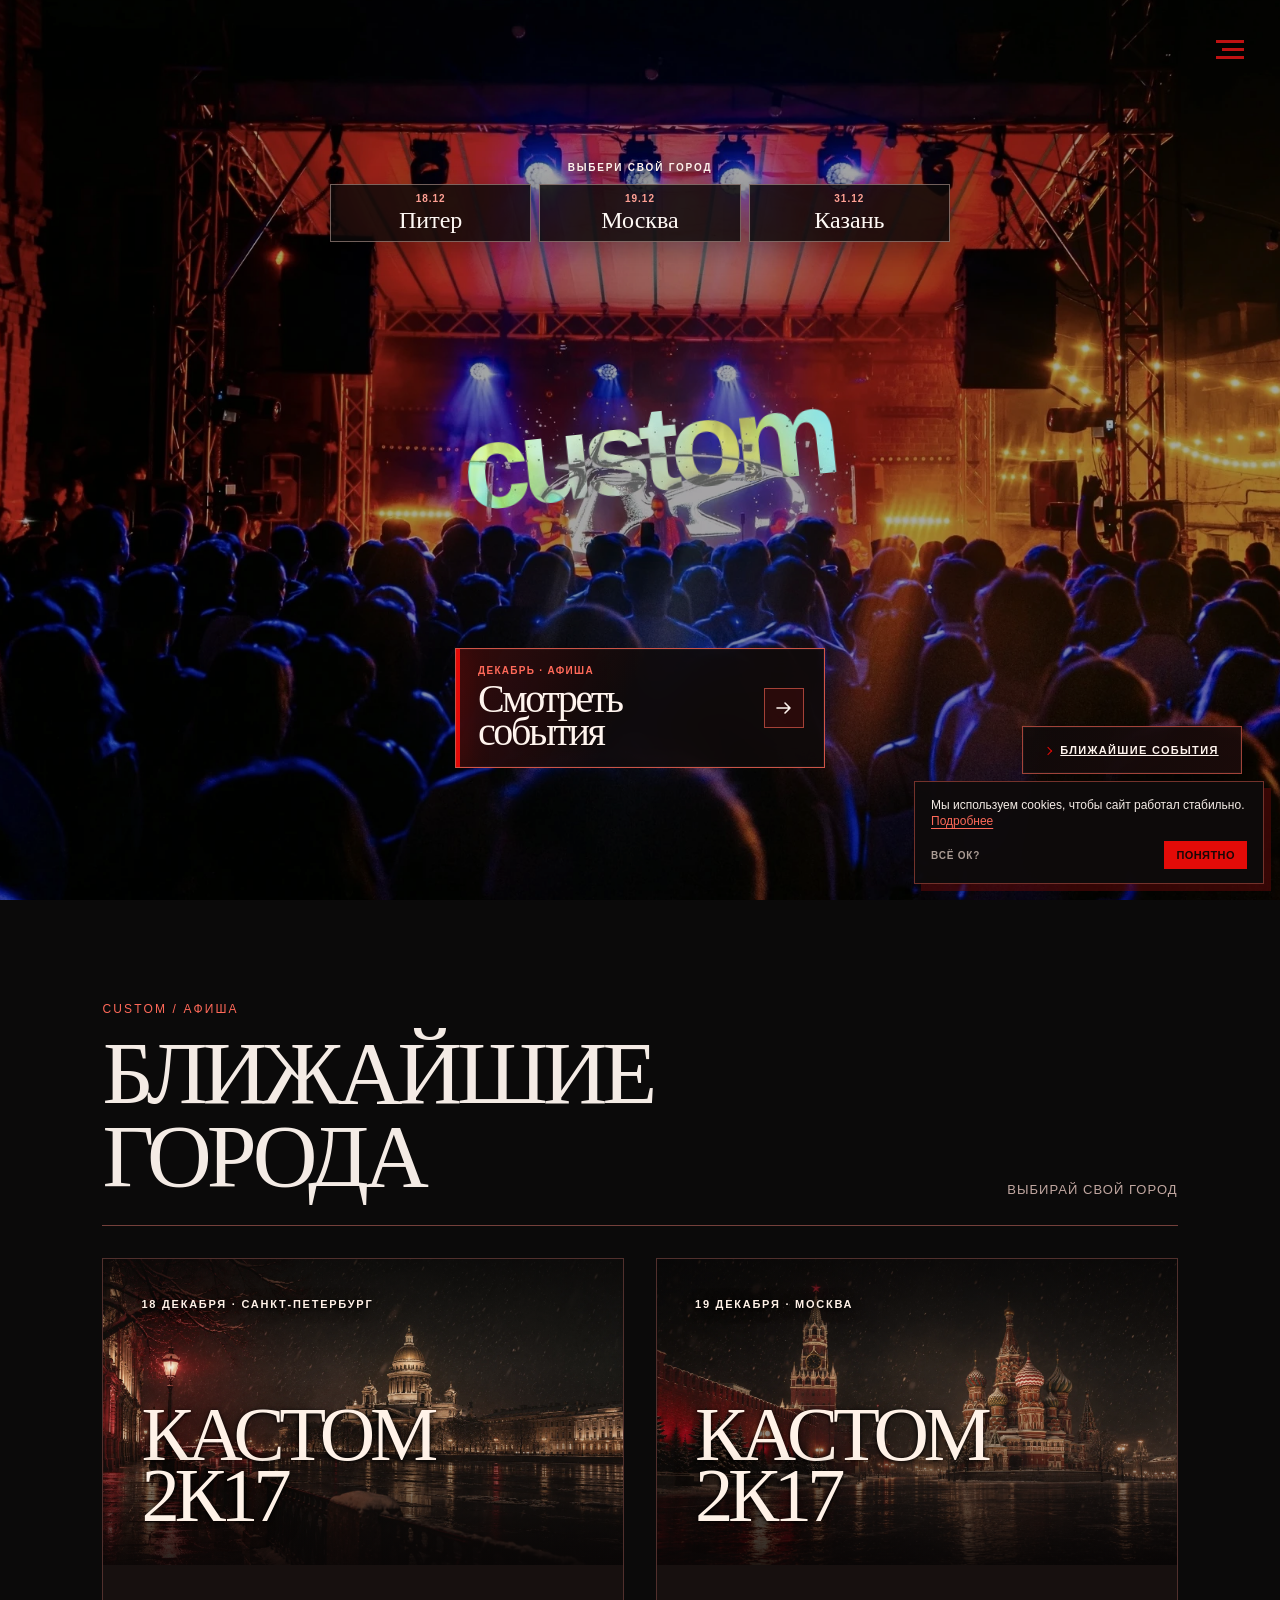
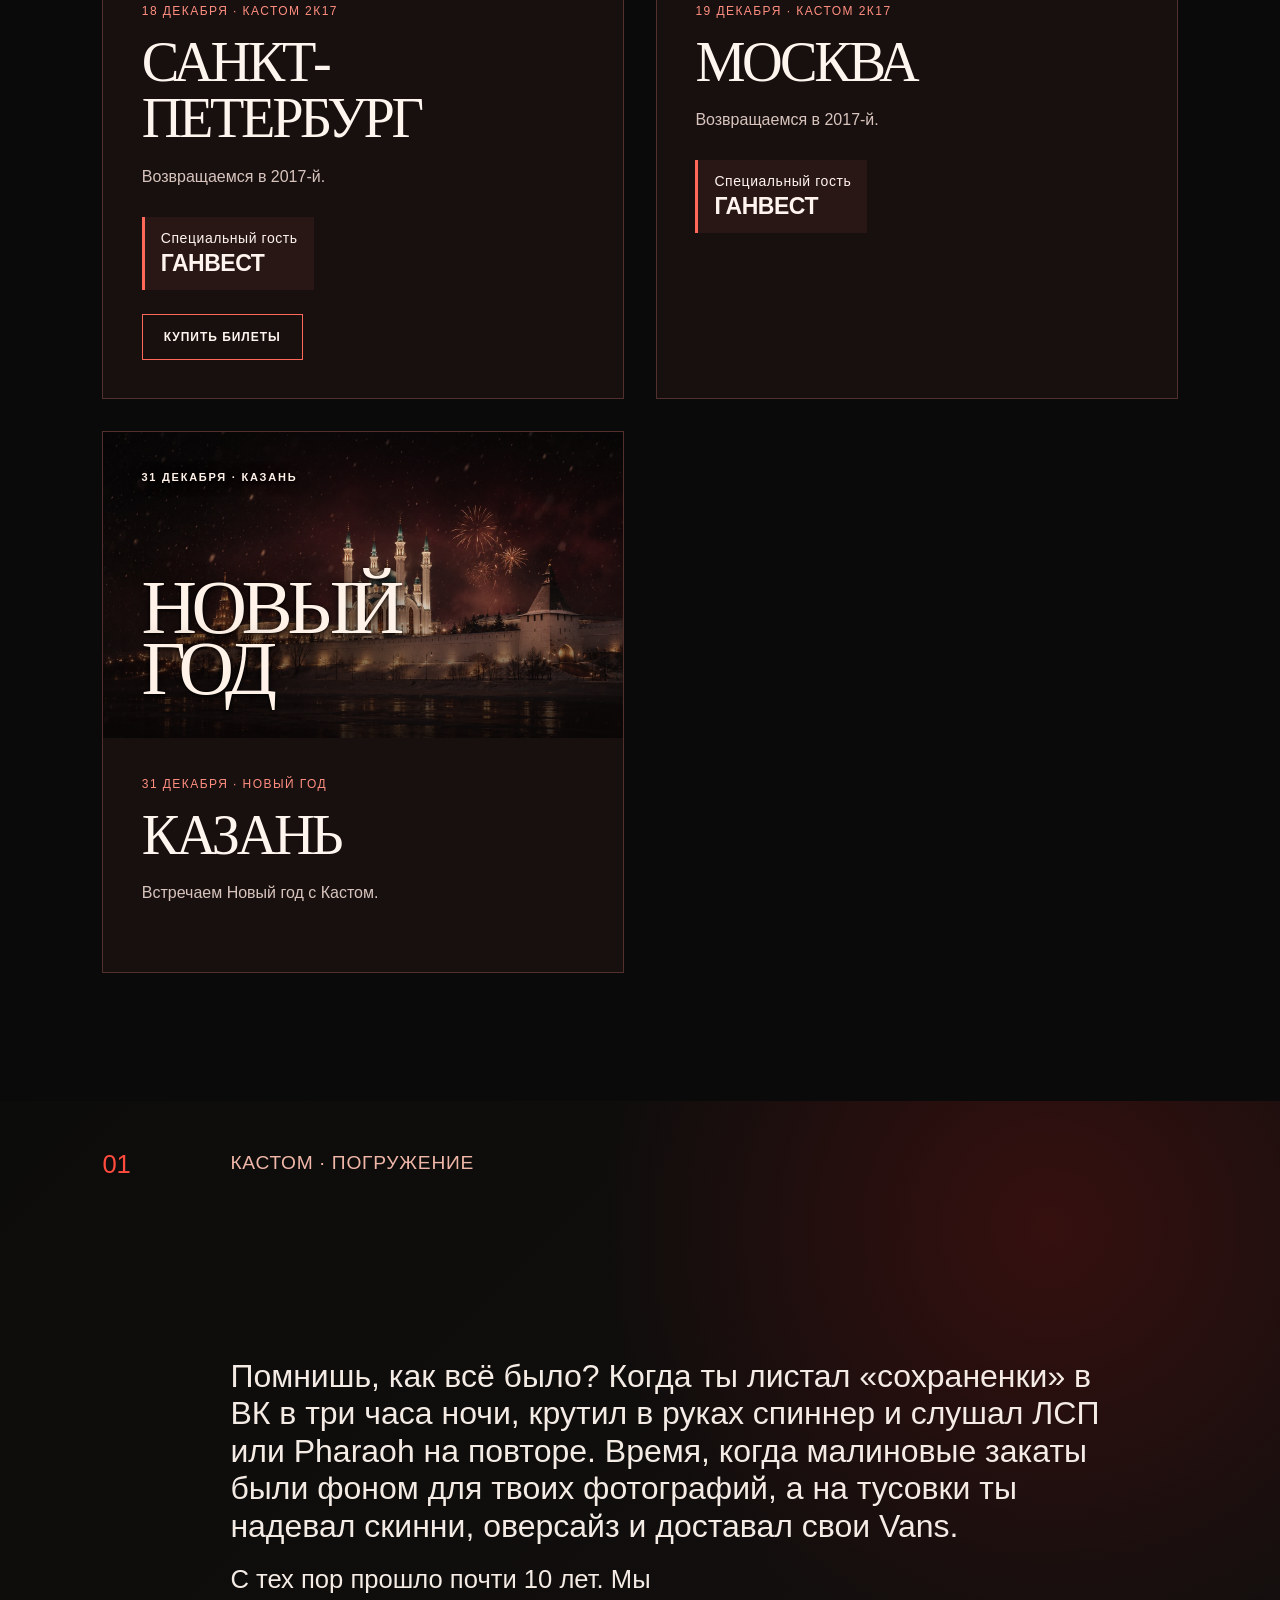
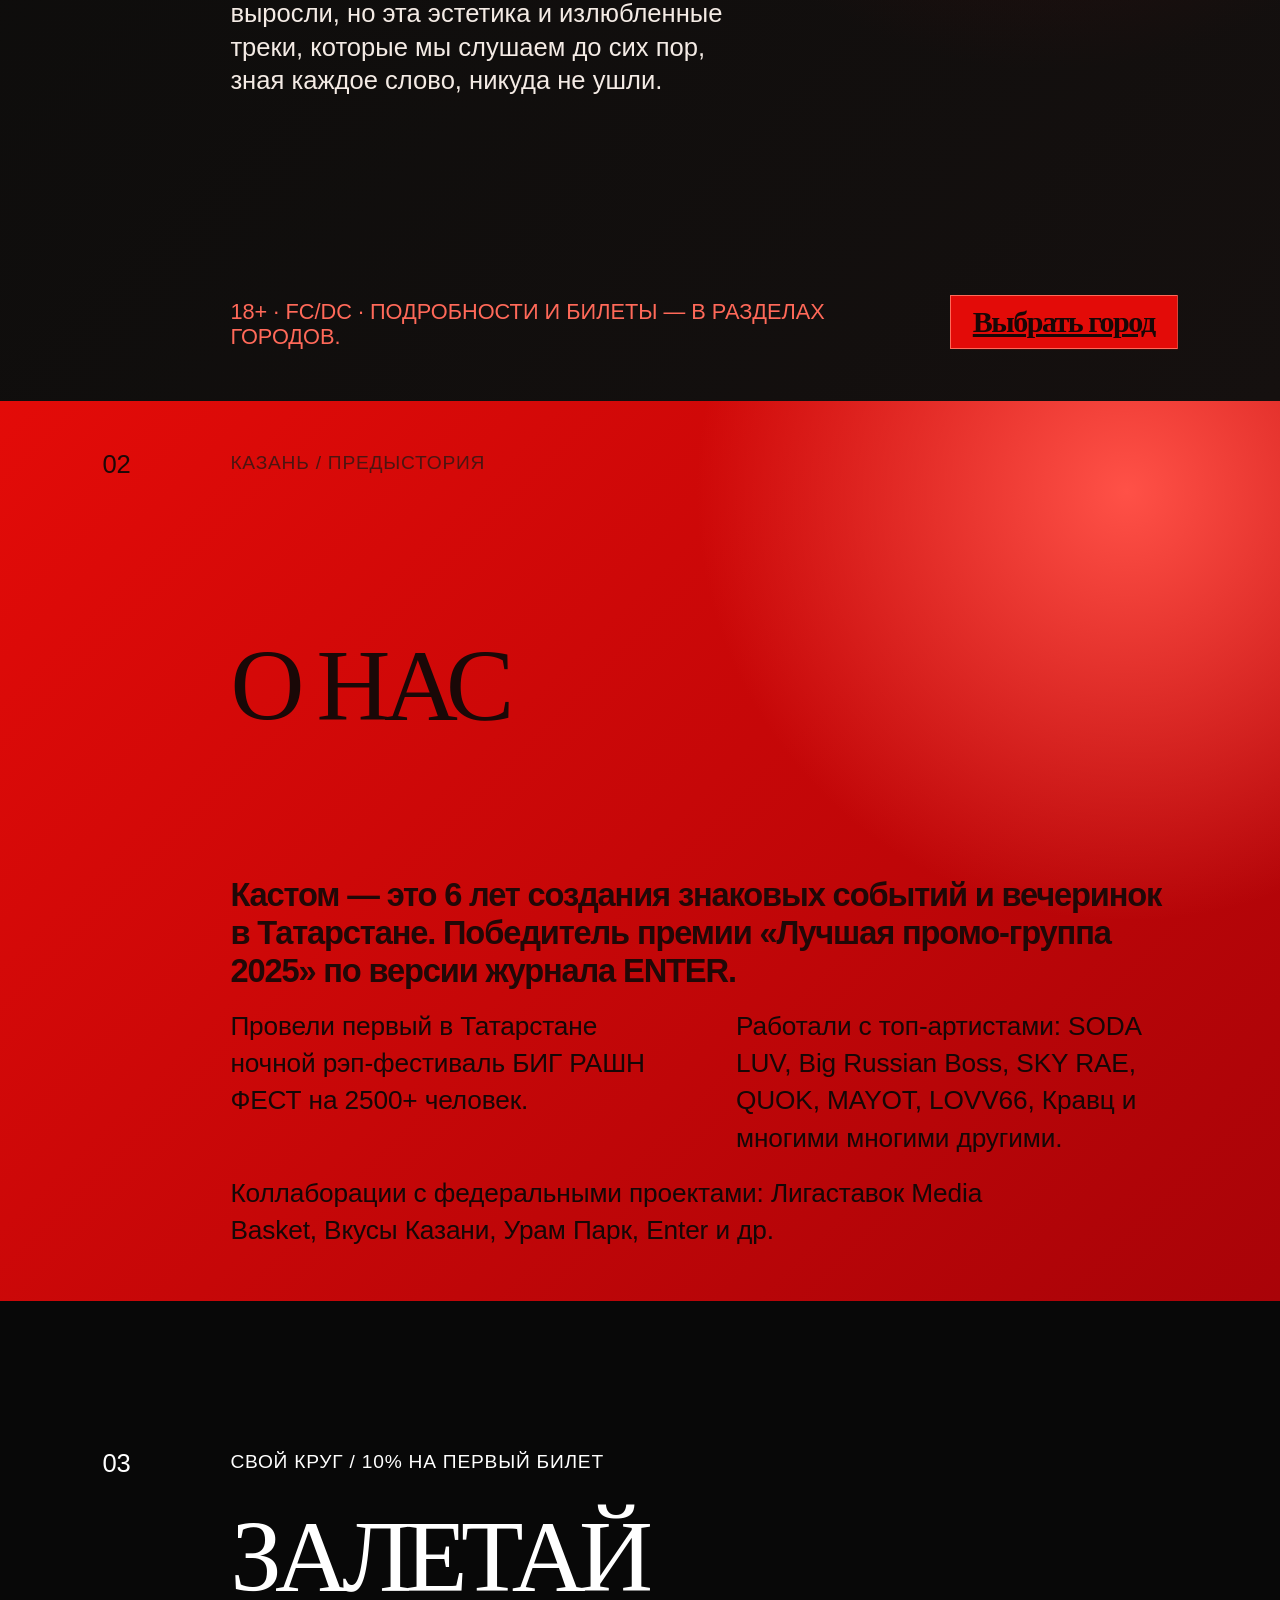
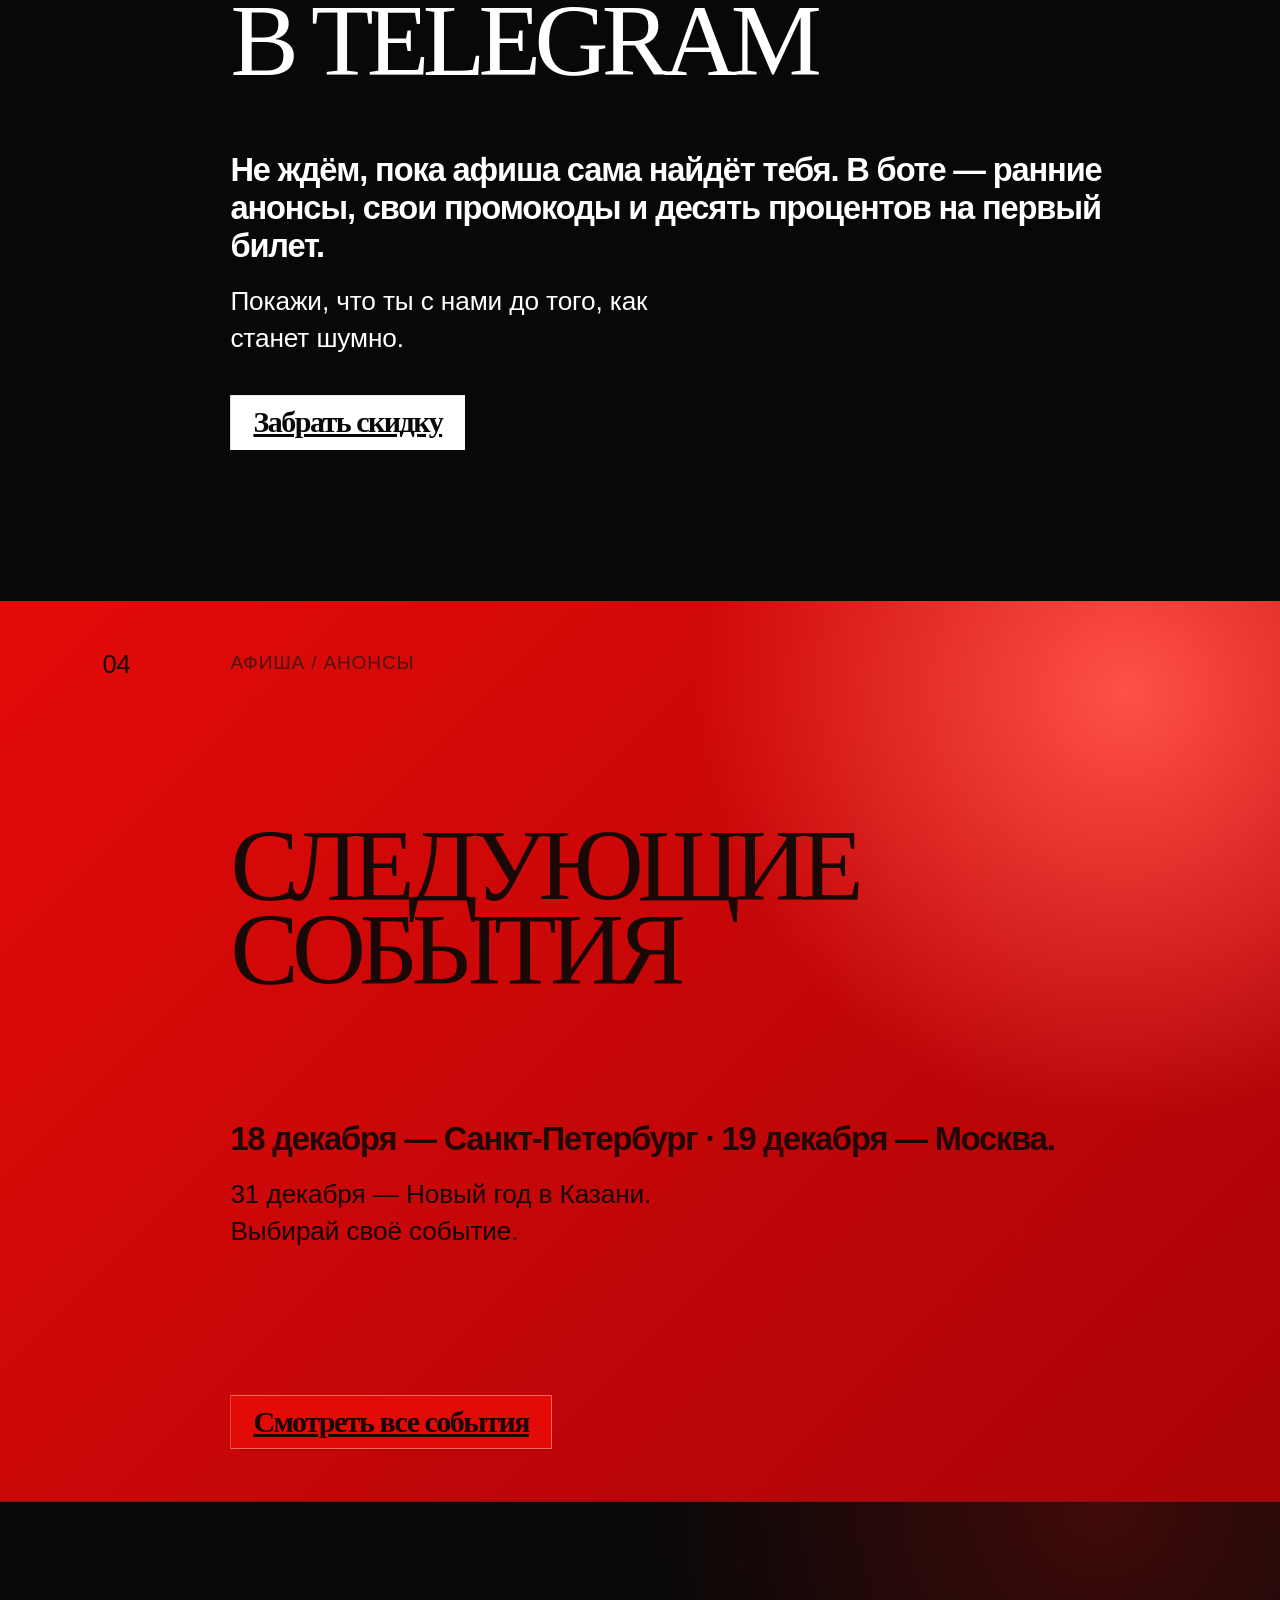
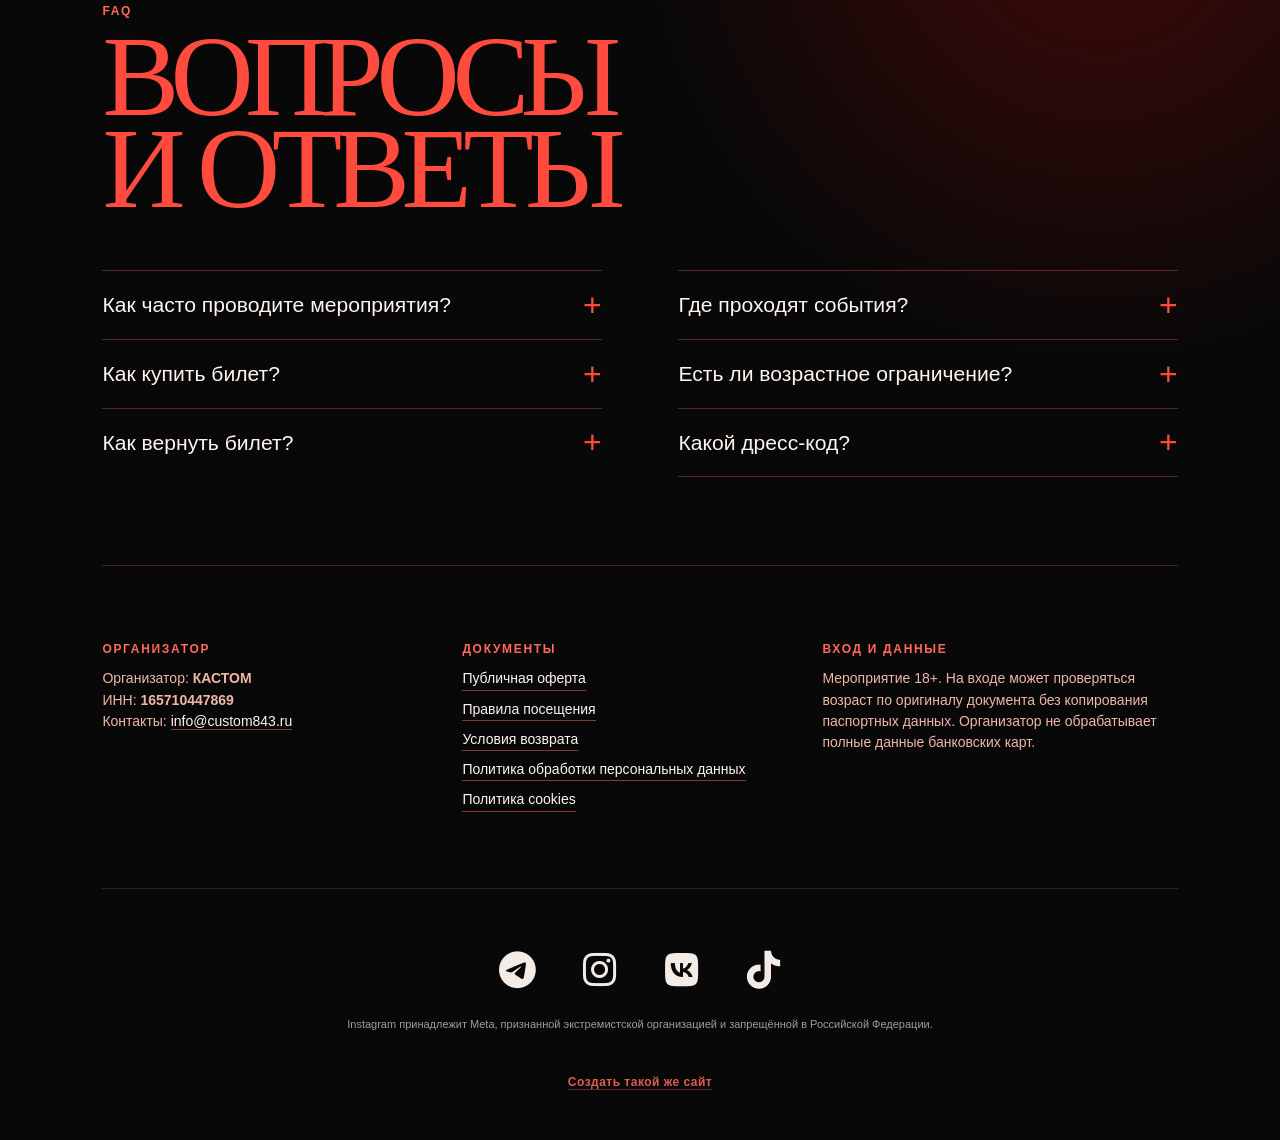
==== index.html @ dacc3c1c "Add animated city shortcuts to the hero" ====
<!doctype html>
<html lang="ru">
<head>
  <meta charset="utf-8">
  <meta name="viewport" content="width=device-width, initial-scale=1">
  <meta name="description" content="Кастом — события и вечеринки в Татарстане. Афиша ближайших событий в Казани, билеты, история проекта и магазин.">
  <title>Кастом</title>
  <link rel="stylesheet" href="https://cdnjs.cloudflare.com/ajax/libs/font-awesome/6.5.2/css/all.min.css">
  <link rel="stylesheet" href="https://voroh.ru/sources/widget/dist/assets/widget-popup-style.css?v=1790788050">
  <script defer src="https://voroh.ru/sources/widget/dist/assets/widget-popup.js?v=1790788050"></script>
  <style>
    * { box-sizing:border-box; }
    html, body { margin:0; min-height:100%; background:#0c0c0b; overscroll-behavior-y:none; }
    body { overflow-x:hidden; font-family:Arial,Helvetica,sans-serif; }
    /* Верхняя навигация без подложки: только логотип и кнопка меню. */

    /* SandlerFest hero — copied interaction and geometry */
    #video-wrapper { position:relative; width:100vw; height:100vh; height:100svh; min-height:100svh; margin-left:calc(50% - 50vw); overflow:hidden; background:#0c0c0b; isolation:isolate; }
    #bgvid { width:100%; height:100%; min-width:100%; min-height:100%; object-fit:cover; object-position:center; position:absolute; inset:0; z-index:0; opacity:0; transform:scale(1.045); transition:opacity 1s ease; }
    #bgfallback { position:absolute; inset:0; width:100%; height:100%; min-width:100%; min-height:100%; object-fit:cover; object-position:center; transform:scale(1.045); z-index:0; opacity:1; transition:opacity .6s ease; pointer-events:none; }
    /* Постер уже содержит название, дату и место — не дублируем текст поверх него. */
    .hero-lockup { display:none; }
    /* Портретное фото толпы: на компьютере кадрируем по центру без «гигантского портрета» —
       лёгкий зум и смещение к верху кадра, где лица читаются, а не увеличиваются. */
    @media (min-width:769px) { #bgfallback { object-position:center 34%; } }
    /* Убираем анимированные стрелки прокрутки из hero. */
    #heroScrollCue { display:none!important; }
    body.video-fallback #bgfallback { opacity:1; }
    body.video-fallback #bgvid { display:none; }
    #overlay-container { position:absolute; inset:0; background:rgba(0,0,0,.35); z-index:2; opacity:0; transition:opacity 1s ease; pointer-events:none; }
    .hero-lockup { position:absolute; inset:0; z-index:4; width:100%; height:100%; color:#fff; text-align:center; pointer-events:none; }
    /* Реальный video-fill: второй синхронный кадр становится ч/б и виден только через маску букв. */


    .hero-kicker { position:absolute; left:50%; width:max-content; max-width:88vw; margin:0; font-size:clamp(12px,1.35vw,20px); font-weight:800; letter-spacing:.1em; line-height:1.04; text-transform:uppercase; opacity:0; filter:blur(6px); transition:transform 1s cubic-bezier(.16,1,.3,1),opacity .55s ease,filter .8s ease; }
    .hero-kicker--top { top:29%; transform:translate(-50%,20px) rotate(-3deg); }.hero-kicker--bottom { top:67%; transform:translate(-50%,-20px) rotate(2deg); }
    /* Большой знак Custom убран с видео: бренд остаётся компактно по центру верхней навигации. */
    #overlay-logo,#logo-negative { display:none!important; }

    .curtain { position:fixed; top:0; width:50vw; height:100vh; height:100svh; background:#000; z-index:9998; transition:transform 2.4s cubic-bezier(.83,0,.17,1); }
    .curtain.left { left:0; transform:translateX(0); }
    .curtain.right { right:0; transform:translateX(0); }
    body.video-started .curtain.left { transform:translateX(-100%); }
    body.video-started .curtain.right { transform:translateX(100%); }
    body.video-started #overlay-container { opacity:1; } body.video-started .hero-kicker { opacity:.96; filter:blur(0); transform:translate(-50%,0) rotate(0); transition-delay:.38s; }
    @keyframes pulse { 0%{transform:scale(1);opacity:1} 50%{transform:scale(1.1);opacity:.7} 100%{transform:scale(1);opacity:1} }

    /* Верхняя навигация: повёрнутая надпись Custom по центру и меню справа. */
    .site-brand { position:fixed; z-index:10002; top:18px; left:50%; display:inline-block; transform:translate(-50%,0) rotate(-6deg); transform-origin:center; opacity:0; pointer-events:none; color:#f4eee8; font-family:Arial,Helvetica,sans-serif; font-size:clamp(22px,3vw,30px); font-weight:900; letter-spacing:-.08em; line-height:1; text-transform:lowercase; text-shadow:0 2px 14px rgba(0,0,0,.55),0 0 2px rgba(0,0,0,.4); text-decoration:none; transition:opacity .45s ease .34s,transform .5s cubic-bezier(.16,1,.3,1); }
    .site-brand.is-visible { opacity:.98; pointer-events:auto; }
    .site-brand:hover,.site-brand:focus-visible { color:#ff5a4d; transform:translate(-50%,-2px) rotate(-6deg) scale(1.04); outline:none; }
    .site-brand img { display:none; }
    /* Exact mobile burger geometry from SandlerFest / Tilda's t-menuburger_second. */
    .tmenu-mobile { position:fixed; z-index:10002; top:18px; right:18px; width:64px; height:64px; display:none; background:transparent; }
    .tmenu-mobile.is-visible { display:block; }
    .tmenu-mobile__container { position:relative; width:64px; height:64px; }
    .t-menuburger { position:absolute; top:22px; right:18px; width:28px; height:20px; padding:0; border:0; background:transparent; cursor:pointer; transition:transform .5s ease-in-out; }
    .t-menuburger span { position:absolute; right:0; display:block; height:3px; background:#bf1212; transform-origin:center; transition:top .35s cubic-bezier(.83,0,.17,1),width .35s cubic-bezier(.83,0,.17,1),transform .45s cubic-bezier(.83,0,.17,1),opacity .2s ease,background-color .25s ease; }
    .t-menuburger span:nth-child(1) { top:0; width:28px; }
    .t-menuburger span:nth-child(2), .t-menuburger span:nth-child(3) { top:8px; width:80%; }
    .t-menuburger span:nth-child(4) { top:16px; width:28px; }
    .t-menuburger[aria-expanded="true"] span { background:#fff; }.t-menuburger[aria-expanded="true"] span:nth-child(1) { top:8px; transform:rotate(45deg); }.t-menuburger[aria-expanded="true"] span:nth-child(2),.t-menuburger[aria-expanded="true"] span:nth-child(3) { width:0; opacity:0; }.t-menuburger[aria-expanded="true"] span:nth-child(4) { top:8px; transform:rotate(-45deg); }
    .site-menu { position:fixed; z-index:10000; inset:0; display:flex; flex-direction:column; align-items:center; justify-content:center; overflow:auto; visibility:hidden; pointer-events:none; clip-path:inset(0 0 100% 0); background:#0a0909; color:#fff; padding:80px 9vw 8vw; transition:clip-path .8s cubic-bezier(.83,0,.17,1),visibility 0s linear .8s; }
    .site-menu::before,.site-menu::after { content:''; position:absolute; z-index:0; top:0; bottom:0; width:51%; opacity:1; background:#050505; will-change:transform,opacity; transition:transform .8s cubic-bezier(.83,0,.17,1),opacity .01s linear .79s; }.site-menu::before { left:0; transform:translateX(-102%); }.site-menu::after { right:0; transform:translateX(102%); transition-delay:0s,.06s; }
    .site-menu.is-open { visibility:visible; pointer-events:auto; clip-path:inset(0); transition:clip-path .8s cubic-bezier(.83,0,.17,1),visibility 0s; }.site-menu.is-open::before,.site-menu.is-open::after { opacity:0; transform:translateX(0); transition:transform .8s cubic-bezier(.83,0,.17,1),opacity .18s ease .62s; }
    /* Полноэкранное editorial-меню: крупная серийная типографика вместо обычного списка ссылок. */
    .site-menu { text-align:center; background:radial-gradient(circle at 50% 45%,#24100f 0,transparent 36%),#0a0909; }
    .site-menu > .nav-link { position:relative; z-index:1; display:flex; align-items:baseline; justify-content:center; gap:13px; color:#f6eee8; text-decoration:none; font-family:Didot,"Bodoni MT",Georgia,serif; font-size:clamp(38px,5.2vw,78px); font-weight:400; line-height:.9; letter-spacing:-.07em; margin:0 0 8px; opacity:0; transform:translateY(34px); transition:color .22s ease,opacity .4s ease,transform .65s cubic-bezier(.22,1,.36,1); transition-delay:0s; }
    .site-menu.is-open > .nav-link { opacity:1; transform:translateY(0); transition-delay:calc(.18s + var(--i) * .065s); }
    .site-menu > .nav-link::after { content:''; position:absolute; right:-8px; bottom:-7px; left:calc(1.1em + 13px); height:2px; background:#e30b08; transform:scaleX(0); transform-origin:right; transition:transform .26s ease; }
    .site-menu > .nav-link:hover,.site-menu > .nav-link:focus-visible { color:#ff4b3d; outline:none; }.site-menu > .nav-link:hover::after,.site-menu > .nav-link:focus-visible::after { transform:scaleX(1); transform-origin:left; }
    .nav-index { color:#e30b08; font-family:Arial,sans-serif; font-size:10px; font-weight:800; letter-spacing:.06em; line-height:1; }
    .site-menu .nav-menu-buy { display:inline-flex; align-items:center; justify-content:center; min-width:min(72vw,286px); margin-top:24px; padding:14px 25px 13px; border:1px solid #ff4b3d; border-radius:0; background:#e30b08; box-shadow:7px 7px 0 #5b0909; color:#160707; font-family:Arial,sans-serif; font-size:clamp(17px,4.5vw,23px); font-weight:900; letter-spacing:-.035em; line-height:1; text-decoration:none; text-transform:uppercase; opacity:0; transform:translateY(34px); transition:background .2s ease,color .2s ease,box-shadow .2s ease,opacity .4s ease,transform .65s cubic-bezier(.22,1,.36,1); transition-delay:0s; }
    .site-menu.is-open .nav-menu-buy { opacity:1; transform:translateY(0); transition-delay:calc(.18s + var(--i) * .065s); }.site-menu .nav-menu-buy:hover,.site-menu .nav-menu-buy:focus-visible { background:#ff4b3d; color:#fff8f4; box-shadow:3px 3px 0 #5b0909; outline:none; }
    .menu-socials { position:relative; z-index:1; display:flex; gap:28px; justify-content:center; margin-top:35px; opacity:0; transform:translateY(24px); transition:opacity .4s ease .55s,transform .5s ease .55s; }
    .site-menu.is-open .menu-socials { opacity:1; transform:translateY(0); }
    .site-menu .menu-social { display:block; padding:0 0 4px; border:0; background:transparent; color:#a79a93; font-family:Arial,sans-serif; font-size:11px; font-weight:800; letter-spacing:.08em; line-height:1; text-decoration:none; text-transform:uppercase; transition:color .2s ease,transform .2s ease; }
    .site-menu .menu-social::after { content:none; }.site-menu .menu-social:hover,.site-menu .menu-social:focus-visible { color:#ff4b3d; background:transparent; transform:translateY(-3px) scale(1.08); outline:none; }.site-menu .menu-social i { font-size:30px; }

    /* Полупрозрачный двойной шеврон: показывает, что история продолжается ниже видео. */
    .hero-scroll-cue { position:absolute; z-index:4; left:50%; bottom:clamp(24px,4.5vh,50px); width:92px; height:82px; padding:0; border:0; background:transparent; color:rgba(255,255,255,.62); cursor:pointer; transform:translateX(-50%); opacity:0; transition:opacity .45s ease,transform .45s cubic-bezier(.22,1,.36,1),color .2s ease; }.hero-scroll-cue::before,.hero-scroll-cue::after { content:''; position:absolute; left:50%; border-right:1.7px solid currentColor; border-bottom:1.7px solid currentColor; transform:translateX(-50%) rotate(45deg); opacity:0; }.hero-scroll-cue::after { transform:translateX(-50%) rotate(225deg); }.hero-scroll-cue::before { top:3px; width:32px; height:32px; animation:chevron-drop 2.45s cubic-bezier(.22,.61,.36,1) infinite; }.hero-scroll-cue::after { top:34px; width:18px; height:18px; opacity:.52; animation:chevron-drop-back 2.45s cubic-bezier(.22,.61,.36,1) .18s infinite; }.video-started .hero-scroll-cue { opacity:1; transition-delay:1.45s; }.hero-scroll-cue:hover,.hero-scroll-cue:focus-visible { color:#ff4b3d; outline:none; }.hero-scroll-cue.is-past { opacity:0; pointer-events:none; transform:translate(-50%,16px); }.hero-scroll-cue.is-past::before,.hero-scroll-cue.is-past::after { animation:none; }@keyframes chevron-drop { 0%{opacity:0; transform:translate(-50%,-7px) rotate(45deg)} 25%{opacity:.9} 72%{opacity:.18;transform:translate(-50%,7px) rotate(45deg)} 100%{opacity:0;transform:translate(-50%,10px) rotate(45deg)} }@keyframes chevron-drop-back { 0%{opacity:0; transform:translate(-50%,-4px) rotate(225deg)} 28%{opacity:.46} 70%{opacity:.08;transform:translate(-50%,5px) rotate(225deg)} 100%{opacity:0;transform:translate(-50%,7px) rotate(225deg)} }
    .hero-event-link { position:absolute; z-index:5; right:clamp(16px,3vw,48px); bottom:clamp(90px,14vh,170px); display:inline-flex; align-items:center; gap:9px; min-height:48px; padding:12px 22px 11px; border:1px solid rgba(255,105,89,.6); background:linear-gradient(135deg,rgba(15,10,10,.92),rgba(30,12,11,.88)); color:#fff4ee; font-family:Arial,Helvetica,sans-serif; font-size:11px; font-weight:900; letter-spacing:.12em; line-height:1; text-transform:uppercase; cursor:pointer; opacity:0; backdrop-filter:blur(14px) saturate(1.1); -webkit-backdrop-filter:blur(14px) saturate(1.1); box-shadow:0 8px 28px rgba(0,0,0,.42),inset 0 0 0 1px rgba(255,255,255,.03); transition:opacity .45s ease 1.2s,background .24s ease,color .2s ease,transform .2s ease,box-shadow .24s ease,border-color .24s ease; }
    .hero-event-link::before { content:''; width:5px; height:5px; border:0; border-top:1.6px solid #e30b08; border-right:1.6px solid #e30b08; transform:rotate(45deg); flex:0 0 auto; transition:transform .3s cubic-bezier(.16,1,.3,1),border-color .2s ease; }
    .video-started .hero-event-link { opacity:1; }.hero-event-link:hover,.hero-event-link:focus-visible { background:linear-gradient(135deg,rgba(227,11,8,.9),rgba(255,75,61,.85)); color:#fff8f4; border-color:#ff6959; box-shadow:0 12px 36px rgba(227,11,8,.32),inset 0 0 0 1px rgba(255,255,255,.06); transform:translateY(-3px); outline:none; }.hero-event-link:focus-visible { outline:2px solid #ff6959; outline-offset:3px; }.hero-event-link:hover::before { transform:rotate(45deg) translate(3px,-3px); border-color:#fff8f4; }
    @media (max-width:768px) { .hero-event-link { right:14px; bottom:46px; min-height:44px; padding:10px 16px; font-size:10px; } .hero-scroll-cue { bottom:12px; left:44px; transform:translateX(-50%) scale(.72); } .hero-scroll-cue.is-past { transform:translate(-50%,16px) scale(.72); } }

    /* Билет появляется после первого скролла строго по центру через маску, а не простым fade. */
    .ticket-float { position:fixed; z-index:10001; left:50%; bottom:clamp(12px,1.5vw,22px); display:flex; flex-direction:column; align-items:center; gap:5px; min-width:min(248px,calc(100vw - 36px)); padding:15px 23px 16px; overflow:hidden; border:1px solid #ff6959; border-radius:0; background:#e30b08; box-shadow:10px 10px 0 rgba(84,8,7,.78); color:#190706; cursor:pointer; opacity:0; pointer-events:none; transform:translate(-50%,42px) scale(.86); clip-path:inset(0 100% 0 0); transition:clip-path .9s cubic-bezier(.76,0,.24,1),opacity .66s cubic-bezier(.22,1,.36,1) .04s,transform .9s cubic-bezier(.16,1,.3,1),background .2s ease,box-shadow .2s ease; }.ticket-float::before { content:''; position:absolute; z-index:0; inset:-30% auto -30% -38%; width:28%; background:rgba(255,237,223,.68); transform:skewX(-22deg) translateX(-360%); }.ticket-float>* { position:relative; z-index:1; opacity:0; transform:translateY(13px); transition:opacity .42s ease .34s,transform .72s cubic-bezier(.16,1,.3,1) .34s; }.ticket-float__eyebrow { font-size:10px; font-weight:900; letter-spacing:.12em; line-height:1; text-transform:uppercase; color:rgba(25,7,6,.82); }.ticket-float__label { font-family:Didot,"Bodoni MT",Georgia,serif; font-size:clamp(26px,3.8vw,38px); font-weight:700; letter-spacing:-.055em; line-height:.83; text-shadow:0 1px 0 rgba(255,223,208,.34); }.show-ticket-float .ticket-float { opacity:1; pointer-events:auto; transform:translate(-50%,0) scale(1); clip-path:inset(0 0 0 0); }.show-ticket-float .ticket-float>* { opacity:1; transform:translateY(0); }.show-ticket-float .ticket-float::before { animation:ticket-sheen 1.15s cubic-bezier(.76,0,.24,1) .22s both; }.show-ticket-float .ticket-float.is-docked { opacity:0; pointer-events:none; transform:translate(-50%,42px) scale(.86); clip-path:inset(0 100% 0 0); transition:clip-path .7s cubic-bezier(.83,0,.17,1),opacity .55s cubic-bezier(.83,0,.17,1),transform .7s cubic-bezier(.83,0,.17,1); }.ticket-float:hover,.ticket-float:focus-visible { background:#ff4b3d; box-shadow:4px 4px 0 rgba(84,8,7,.78); outline:none; }.ticket-float:active { transform:translate(-50%,3px) scale(.98); box-shadow:1px 1px 0 rgba(84,8,7,.78); }@keyframes ticket-sheen { to { transform:skewX(-22deg) translateX(820%); } }

    /* Editorial ticket stub: событие остаётся первым уровнем, действие — крупным вторым. */
    .ticket-float { width:min(370px,calc(100vw - 32px)); min-width:0; align-items:flex-start; gap:7px; padding:17px 72px 18px 22px; border:1px solid rgba(255,105,89,.78); border-radius:0; background:linear-gradient(115deg,rgba(191,18,18,.22),transparent 46%),rgba(15,10,10,.91); box-shadow:0 18px 52px rgba(0,0,0,.46),inset 0 0 0 1px rgba(255,255,255,.035); color:#fff4ee; text-align:left; backdrop-filter:blur(16px) saturate(1.18); -webkit-backdrop-filter:blur(16px) saturate(1.18); clip-path:inset(0 100% 0 0); transform:translate(-50%,36px) scale(.94); transition:clip-path .8s cubic-bezier(.76,0,.24,1),opacity .46s ease,transform .62s cubic-bezier(.16,1,.3,1),background .24s ease,border-color .24s ease,box-shadow .24s ease; }
    .ticket-float::before { inset:0 auto 0 0; width:4px; background:#e30b08; transform:none; box-shadow:0 0 24px rgba(227,11,8,.64); }
    .ticket-float::after { content:''; position:absolute; z-index:2; top:50%; right:20px; width:38px; height:38px; border:1px solid rgba(255,105,89,.58); background-color:rgba(227,11,8,.12); background-image:url("data:image/svg+xml,%3Csvg xmlns='http://www.w3.org/2000/svg' width='38' height='38' viewBox='0 0 38 38'%3E%3Cpath d='M12 19h13M20 14l5 5-5 5' fill='none' stroke='%23fff4ee' stroke-width='1.6' stroke-linecap='round' stroke-linejoin='round'/%3E%3C/svg%3E"); background-position:center; background-repeat:no-repeat; transform:translateY(-50%); transition:background-color .24s ease,border-color .24s ease,transform .34s cubic-bezier(.16,1,.3,1); }
    .ticket-float>* { align-self:flex-start; text-align:left; }
    .ticket-float__eyebrow { color:#ff6959; font-size:10px; font-weight:900; letter-spacing:.13em; }
    .ticket-float__label { color:#fff4ee; font-family:Didot,"Bodoni MT",Georgia,serif; font-size:clamp(30px,3.4vw,40px); font-weight:400; letter-spacing:-.06em; line-height:.82; text-shadow:none; }
    .show-ticket-float .ticket-float { opacity:1; pointer-events:auto; transform:translate(-50%,0) scale(1); clip-path:inset(0 0 0 0); }
    .show-ticket-float .ticket-float::before { animation:ticket-rail-pulse 2.8s ease-in-out .45s infinite; }
    .show-ticket-float .ticket-float.is-docked { opacity:0; pointer-events:none; transform:translate(-50%,32px) scale(.94); clip-path:inset(0 100% 0 0); }
    .ticket-float:hover,.ticket-float:focus-visible { background:linear-gradient(115deg,rgba(227,11,8,.34),transparent 52%),rgba(18,10,10,.96); border-color:#ff6959; box-shadow:0 22px 62px rgba(0,0,0,.56),0 0 0 1px rgba(255,105,89,.14); color:#fff; outline:none; transform:translate(-50%,-4px) scale(1.012); }
    .ticket-float:hover::after,.ticket-float:focus-visible::after { border-color:#ff6959; background-color:#e30b08; transform:translate(4px,-50%); }
    .ticket-float:focus-visible { outline:2px solid #fff4ee; outline-offset:4px; }
    .ticket-float:active { transform:translate(-50%,-1px) scale(.985); }
    @keyframes ticket-rail-pulse { 0%,100%{opacity:.72;box-shadow:0 0 16px rgba(227,11,8,.36)} 50%{opacity:1;box-shadow:0 0 30px rgba(227,11,8,.74)} }
    @media (max-width:520px) { .ticket-float { width:calc(100vw - 28px); padding:15px 64px 16px 19px; }.ticket-float__label { font-size:31px; }.ticket-float::after { right:15px; } }

    /* Билетный виджет Voroh открывается поверх сайта, а не уводит посетителя на чужую страницу. */
.ticket-modal { position:fixed; z-index:20000; inset:0; display:grid; place-items:center; padding:18px; background:rgba(7,5,5,.76); backdrop-filter:blur(18px); -webkit-backdrop-filter:blur(18px); opacity:0; visibility:hidden; pointer-events:none; transition:opacity .42s ease,backdrop-filter .42s ease,visibility 0s linear .42s; }
.ticket-modal.is-open { opacity:1; visibility:visible; pointer-events:auto; transition:opacity .42s ease,backdrop-filter .42s ease; }
.ticket-modal__panel { position:relative; width:min(100%,680px); max-height:min(88dvh,780px); overflow:hidden; background:#0d0b0b; border:1px solid rgba(255,105,89,.5); box-shadow:18px 18px 0 rgba(104,9,8,.72); transform:translateY(26px) scale(.96); filter:blur(8px); transition:transform .55s cubic-bezier(.16,1,.3,1),filter .45s ease,box-shadow .3s ease; }
    .ticket-modal.is-open .ticket-modal__panel { transform:translateY(0) scale(1); filter:blur(0); }.ticket-modal__head { display:flex; align-items:center; justify-content:space-between; min-height:68px; padding:16px 20px 15px 24px; border-bottom:1px solid rgba(255,105,89,.25); }.ticket-modal__eyebrow { margin:0 0 3px; color:#ff6959; font-size:10px; font-weight:800; letter-spacing:.12em; text-transform:uppercase; }.ticket-modal__title { margin:0; color:#f4ebe5; font-family:Didot,"Bodoni MT",Georgia,serif; font-size:clamp(25px,5vw,40px); font-weight:400; letter-spacing:-.055em; line-height:.85; }.ticket-modal__close { width:38px; height:38px; flex:0 0 auto; border:1px solid rgba(255,105,89,.48); border-radius:0; background:transparent; color:#f4ebe5; font-size:25px; font-weight:300; line-height:1; cursor:pointer; transition:background .2s,color .2s; }.ticket-modal__close:hover,.ticket-modal__close:focus-visible { background:#e30b08; color:#170606; outline:none; }.ticket-modal__body { max-height:calc(min(88dvh,780px) - 68px); overflow:auto; background:#fff; }.widget-inner-iframe { width:100%; min-height:520px; }.widget-tabs__iframe { display:block; width:100%; min-height:520px; border:0; }

    /* Небольшое уведомление, которое не перекрывает событие. */
    /* CTA stays low in the viewport even while the cookie notice is displayed. */
    .ticket-float, .cookie-visible .ticket-float { bottom:-24px; }

    .cookie-note { position:fixed; z-index:10003; right:16px; bottom:16px; width:min(350px,calc(100vw - 32px)); padding:15px 16px 14px; border:1px solid rgba(255,105,89,.42); background:rgba(14,11,11,.94); box-shadow:7px 7px 0 rgba(91,9,9,.58); color:#f4ebe5; backdrop-filter:blur(16px); }.cookie-note[hidden] { display:none; }.cookie-visible .ticket-float { bottom:128px; }.cookie-note__text { margin:0 0 12px; font-size:12px; line-height:1.35; }.cookie-note__text a { color:#ff6959; text-underline-offset:3px; }.cookie-note__actions { display:flex; align-items:center; justify-content:space-between; gap:14px; }.cookie-note__label { color:#aa9c94; font-size:10px; font-weight:800; letter-spacing:.08em; text-transform:uppercase; }.cookie-note__accept { padding:8px 12px; border:0; border-radius:0; background:#e30b08; color:#190706; font-size:11px; font-weight:900; letter-spacing:.04em; cursor:pointer; text-transform:uppercase; }.cookie-note__accept:hover,.cookie-note__accept:focus-visible { background:#ff4b3d; color:#fff8f4; outline:none; }

    /* Тот же принцип, что у Il Capo: секция закрепляется, а раскрытие зависит от реального прогресса скролла — не от разового IntersectionObserver. */
    .projects { position:relative; overflow:clip; padding:0; background:transparent; color:#050505; }
    .project-stage { --reveal:0; --copy:0; position:relative; height:185svh; background:transparent; }
    .project-card { position:sticky; top:0; width:100%; height:100svh; overflow:hidden; background:transparent; }
    .project-media { position:absolute; inset:0; width:100vw; height:100svh; margin:0; overflow:hidden; background:transparent; clip-path:inset(0 calc((1 - var(--reveal)) * 50%) 0 calc((1 - var(--reveal)) * 50%)); transform:scale(calc(.84 + var(--reveal) * .16)); filter:brightness(.88) saturate(.92); will-change:transform,clip-path; }
    .project-media::after { content:none; }
    .project-media img { display:block; width:100%; height:100%; object-fit:cover; transform:scale(calc(1.18 - var(--reveal) * .18)); will-change:transform; }
    /* Афиша — цельный исходник: не режем даты, адрес и нижний знак ради заполнения экрана. */
    .project-media--poster { background:transparent; }
    .project-media--poster img { object-fit:cover; object-position:center; transform:none; }
    /* Названия получают тот же эффект, что hero: дубликат собственной фотографии в ч/б негативе, обрезанный SVG-маской. */
    .project-title-negative { display:none; position:absolute; inset:0; z-index:2; opacity:var(--copy); pointer-events:none; transform:translateY(calc((1 - var(--copy)) * 22px)); -webkit-mask-repeat:no-repeat; mask-repeat:no-repeat; -webkit-mask-position:center 9svh; mask-position:center 9svh; -webkit-mask-size:clamp(420px,82vw,1080px) auto; mask-size:clamp(420px,82vw,1080px) auto; will-change:opacity,transform; }
    .project-title-negative--live { -webkit-mask-image:url('assets/live-session-mask.svg?v=2'); mask-image:url('assets/live-session-mask.svg?v=2'); }
    .project-title-negative--open { -webkit-mask-image:url('assets/open-air-mask.svg?v=2'); mask-image:url('assets/open-air-mask.svg?v=2'); }
    .project-title-negative img { filter:grayscale(1) invert(1) contrast(.62) brightness(1.06); }
    @supports ((-webkit-mask-image:url('assets/live-session-mask.svg?v=2')) or (mask-image:url('assets/live-session-mask.svg?v=2'))) {
      .project-title-negative { display:block; }
      .project-title { color:transparent; text-shadow:none; }
    }
    .project-copy { position:absolute; z-index:3; inset:0; display:flex; flex-direction:column; justify-content:space-between; padding:11% 5% max(9%,150px); color:#d60001; text-align:center; pointer-events:none; opacity:var(--copy); transform:translateY(calc((1 - var(--copy)) * 22px)); will-change:opacity,transform; }
    .project-title { margin:0; font-family:Didot,"Bodoni MT",Georgia,serif; font-size:clamp(52px,8.6vw,126px); font-weight:400; letter-spacing:-.07em; line-height:.84; text-transform:uppercase; }
    .project-subtitle { margin:0; font-size:clamp(16px,2.1vw,31px); font-weight:400; line-height:1; text-transform:uppercase; }
    .event-info { min-height:100svh; margin:0; padding:clamp(28px,4vw,64px) 8vw; display:grid; grid-template-columns:clamp(42px,7vw,94px) 1fr; gap:clamp(18px,3vw,50px); align-content:space-between; border:0; background:radial-gradient(circle at 82% 14%,#35100f 0,transparent 34%),linear-gradient(135deg,#0c0c0b 0%,#15100f 100%); color:#ff4b3d; }
    .event-info__number { font-size:clamp(18px,2vw,30px); line-height:1; }
    .event-info__kicker { margin:0; color:#f0b6a8; font-size:clamp(15px,1.5vw,23px); letter-spacing:.04em; text-transform:uppercase; }
    .event-info__title { grid-column:2; margin:clamp(18px,4vw,56px) 0 0; color:#ff513f; font-family:Didot,"Bodoni MT",Georgia,serif; font-size:clamp(46px,8vw,132px); font-weight:400; letter-spacing:-.065em; line-height:.82; text-transform:uppercase; }
    .event-info__text { grid-column:2; max-width:760px; margin:clamp(22px,4vw,52px) 0 0; color:#f4ebe5; font-size:clamp(20px,2vw,30px); line-height:1.32; }
    .event-info__details { grid-column:2; margin:clamp(22px,3vw,44px) 0 0; color:#ff6959; font-size:clamp(17px,1.7vw,25px); line-height:1.13; text-transform:uppercase; }
    
    .event-info__body { grid-column:2; }
    .event-info__body .event-info__text { margin-top:clamp(16px,2.5vw,32px); }
    .event-info__body .event-info__text + .event-info__text { margin-top:clamp(10px,1.5vw,18px); }
    .event-info__stats { grid-column:2; display:grid; grid-template-columns:repeat(3,1fr); gap:clamp(12px,2vw,24px); margin:clamp(28px,4vw,52px) 0 0; }
    .event-info__stats .stat { display:flex; flex-direction:column; gap:4px; }
    .event-info__stats .stat-num { font-family:Didot,"Bodoni MT",Georgia,serif; font-size:clamp(26px,3vw,44px); font-weight:400; letter-spacing:-.04em; line-height:1; text-transform:uppercase; }
    .event-info__stats .stat-label { font-size:clamp(14px,1.4vw,20px); font-weight:400; line-height:1.2; text-transform:uppercase; letter-spacing:.02em; opacity:.78; }
    @media (max-width:768px) { .event-info__stats { grid-template-columns:repeat(2,1fr); } .event-info__stats .stat-num { font-size:clamp(18px,5vw,24px); } .event-info__stats .stat-label { font-size:12px; } }
    .event-info--red { background:radial-gradient(circle at 88% 10%,#ff5147 0,transparent 31%),linear-gradient(135deg,#e30b08 0%,#a90308 100%); border-color:#5a090a; color:#1d0807; }.event-info--red .event-info__kicker { color:#4c1511; }.event-info--red .event-info__title { color:#1a0807; }.event-info--red .event-info__body { display:grid; grid-template-columns:repeat(2,minmax(0,1fr)); column-gap:clamp(22px,5vw,88px); row-gap:0; max-width:1080px; }.event-info--red .event-info__text { color:#210807; }.event-info--red .event-info__body .event-info__text:first-child { grid-column:1 / -1; max-width:980px; font-size:clamp(24px,2.55vw,39px); font-weight:700; line-height:1.16; letter-spacing:-.035em; }.event-info--red .event-info__body .event-info__text:nth-child(2),.event-info--red .event-info__body .event-info__text:nth-child(3) { color:#160706; font-size:clamp(21px,2.05vw,30px); font-weight:500; line-height:1.42; letter-spacing:-.005em; }.event-info--red .event-info__body .event-info__text:nth-child(2) { grid-column:1; }.event-info--red .event-info__body .event-info__text:nth-child(3) { grid-column:2; }.event-info--red .event-info__details { color:#31100d; }.event-info--event .event-info__body { display:grid; grid-template-columns:minmax(0,1.15fr) minmax(0,.85fr); column-gap:clamp(22px,5vw,88px); max-width:1120px; }.event-info--event .event-info__body .event-info__text:first-child { grid-column:1 / -1; max-width:900px; font-size:clamp(24px,2.5vw,38px); line-height:1.17; }.event-info--event .event-info__body .event-info__text:nth-child(2) { grid-column:1; }.event-info--event .event-info__body .event-info__text:nth-child(3) { grid-column:2; }.event-info__stats.event-info--taste { grid-template-columns:repeat(4,1fr); }.event-info__closing { grid-column:2; display:flex; align-items:flex-end; justify-content:space-between; gap:28px; margin-top:clamp(26px,4vw,48px); }.event-info__closing .event-info__details { margin:0; }.event-ticket-cta { position:relative; flex:0 0 auto; display:inline-flex; align-items:center; justify-content:center; min-width:178px; min-height:52px; padding:14px 22px; border:1px solid #ff6959; background:#e30b08; box-shadow:10px 10px 0 rgba(84,8,7,.78); color:#190706; font-family:Didot,"Bodoni MT",Georgia,serif; font-size:clamp(20px,2.6vw,30px); font-weight:700; letter-spacing:-.05em; line-height:.83; text-transform:none; cursor:pointer; overflow:hidden; opacity:0; transform:translateY(14px); clip-path:inset(0 100% 0 0); transition:clip-path .85s cubic-bezier(.76,0,.24,1),opacity .55s ease,transform .85s cubic-bezier(.16,1,.3,1),background .2s ease,box-shadow .2s ease; }.event-ticket-cta::before { content:''; position:absolute; z-index:0; inset:-30% auto -30% -38%; width:28%; background:rgba(255,237,223,.68); transform:skewX(-22deg) translateX(-360%); }.event-ticket-cta span { position:relative; z-index:1; opacity:0; transform:translateY(10px); transition:opacity .42s ease .3s,transform .7s cubic-bezier(.16,1,.3,1) .3s; }.event-ticket-cta.is-revealed { opacity:1; transform:translateY(0); clip-path:inset(0 0 0 0); }.event-ticket-cta.is-revealed span { opacity:1; transform:translateY(0); }.event-ticket-cta.is-revealed::before { animation:ticket-sheen 1.15s cubic-bezier(.76,0,.24,1) .22s both; }.event-ticket-cta:hover,.event-ticket-cta:focus-visible { background:#ff4b3d; box-shadow:4px 4px 0 rgba(84,8,7,.78); transform:translateY(-3px); outline:none; }.event-ticket-cta:active { transform:translateY(2px) scale(.98); box-shadow:1px 1px 0 rgba(84,8,7,.78); }
    @media (max-width:768px) { .event-info--red .event-info__body,.event-info--event .event-info__body { grid-template-columns:1fr; }.event-info--red .event-info__body .event-info__text:first-child,.event-info--red .event-info__body .event-info__text:nth-child(2),.event-info--red .event-info__body .event-info__text:nth-child(3),.event-info--event .event-info__body .event-info__text:first-child,.event-info--event .event-info__body .event-info__text:nth-child(2),.event-info--event .event-info__body .event-info__text:nth-child(3) { grid-column:1; }.event-info--red .event-info__body .event-info__text:first-child,.event-info--event .event-info__body .event-info__text:first-child { font-size:clamp(22px,5.4vw,29px); }.event-info--red .event-info__body .event-info__text:nth-child(2),.event-info--red .event-info__body .event-info__text:nth-child(3) { font-size:clamp(20px,4.6vw,25px); font-weight:600; line-height:1.4; }.event-info__stats.event-info--taste { grid-template-columns:repeat(2,1fr); }.event-info__closing { align-items:flex-start; flex-direction:column; gap:20px; }.event-ticket-cta { min-width:0; width:100%; min-height:52px; } }

    .site-footer { position:relative; padding:clamp(48px,8vw,110px) 8vw clamp(28px,4vw,58px); background:radial-gradient(circle at 86% 0%,rgba(209,16,13,.28),transparent 28%),#080808; color:#f4ebe5; border-top:1px solid #7a1714; }
    .site-faq { padding-bottom:clamp(42px,7vw,88px); border-bottom:1px solid rgba(255,92,77,.28); }
    .site-faq__eyebrow { margin:0 0 12px; color:#ff6959; font-size:12px; font-weight:900; letter-spacing:.14em; text-transform:uppercase; }.site-faq__title { margin:0 0 clamp(28px,5vw,56px); color:#ff4b3d; font-family:Didot,"Bodoni MT",Georgia,serif; font-size:clamp(54px,9vw,138px); font-weight:400; letter-spacing:-.075em; line-height:.8; text-transform:uppercase; }
    .faq-grid { display:grid; grid-template-columns:repeat(2,minmax(0,1fr)); gap:0 clamp(28px,6vw,110px); }.faq-item { border-top:1px solid rgba(255,105,89,.32); }.faq-item:last-child { border-bottom:1px solid rgba(255,105,89,.32); }.faq-item summary { display:flex; align-items:center; justify-content:space-between; gap:18px; padding:22px 0; cursor:pointer; color:#fff4ee; font-size:clamp(17px,1.65vw,25px); line-height:1.12; list-style:none; }.faq-item summary::-webkit-details-marker { display:none; }.faq-item summary::after { content:'+'; flex:0 0 auto; color:#ff4b3d; font-size:32px; font-weight:300; line-height:.7; transition:transform .25s ease; }.faq-item[open] summary::after { transform:rotate(45deg); }.faq-item p { max-width:620px; margin:0; padding:0 0 22px; color:#f0b6a8; font-size:15px; line-height:1.5; }.faq-item a { color:#fff4ee; }
    .legal-grid { display:grid; grid-template-columns:1fr 1fr 1.2fr; gap:clamp(28px,5vw,72px); padding:clamp(36px,6vw,76px) 0; border-bottom:1px solid rgba(255,92,77,.22); }
    .legal-title { margin:0 0 12px; color:#ff6959; font-size:12px; font-weight:900; letter-spacing:.14em; text-transform:uppercase; }.legal-text,.legal-links { margin:0; color:#f0b6a8; font-size:14px; line-height:1.52; }.legal-links { display:grid; gap:8px; }.legal-grid a { color:#fff4ee; text-decoration:none; border-bottom:1px solid rgba(255,105,89,.52); width:max-content; max-width:100%; }.legal-grid a:hover { color:#ff6959; }
    .footer-socials { display:flex; flex-wrap:wrap; gap:28px; justify-content:center; margin:clamp(30px,5vw,54px) 0 20px; }
    .footer-social { display:grid; place-items:center; width:54px; height:54px; color:#f4ebe5; line-height:1; text-decoration:none; border:0; transition:color .2s,transform .2s; }
    .footer-social:hover,.footer-social:focus-visible { color:#ff4b3d; transform:translateY(-4px) scale(1.08); outline:none; }.footer-social i { font-size:38px; }
    .social-disclaimer { max-width:620px; margin:0 auto; color:#a79a93; font-size:11px; line-height:1.45; text-align:center; }
    .developer-badge { display:block; width:max-content; max-width:100%; margin:clamp(26px,4vw,42px) auto 0; padding:0; color:rgba(255,105,89,.88); font-size:12px; font-weight:700; letter-spacing:.04em; line-height:1.2; text-align:center; text-decoration:underline; text-decoration-color:rgba(255,105,89,.36); text-underline-offset:3px; text-transform:none; }
    @media (max-width:768px) { .site-brand{top:12px;font-size:22px}.tmenu-mobile{top:0;right:0}.site-menu{padding:92px 9vw 8vw}.site-footer{padding:50px 8vw 28px}.faq-grid,.legal-grid{grid-template-columns:1fr;gap:0}.site-faq__title{font-size:clamp(58px,18vw,84px)}.legal-grid{padding:38px 0}.developer-badge{font-size:9px} }
    @media (max-width:768px) { .project-copy{padding:18% 4% max(11%,112px)}.project-title-negative{-webkit-mask-position:center 14svh;mask-position:center 14svh;-webkit-mask-size:92vw auto;mask-size:92vw auto}.project-title{font-size:clamp(48px,13vw,86px)}.project-subtitle{font-size:18px}.event-info{min-height:100svh;margin-top:0;padding:34px 8vw 38px;grid-template-columns:42px 1fr;gap:16px}.event-info__title{font-size:clamp(52px,15vw,80px)}.event-info--location .event-info__title{grid-column:1 / -1;font-size:clamp(46px,12.5vw,64px);overflow-wrap:anywhere}.event-info__text{font-size:clamp(18px,4.2vw,22px);line-height:1.35}.event-info__details{font-size:clamp(16px,3.8vw,20px)}
      /* Третий блок: на телефоне одна центральная колонка без бокового отступа номера. */
      .event-info#telegram{grid-template-columns:minmax(0,1fr);align-content:center;justify-items:center;gap:0;padding:52px 24px 44px;text-align:center;overflow-x:hidden}
      .event-info#telegram .event-info__number,.event-info#telegram .event-info__kicker,.event-info#telegram .event-info__title,.event-info#telegram .event-info__body,.event-info#telegram .event-info__closing{grid-column:1;width:min(100%,440px)}
      .event-info#telegram .event-info__number{margin:0 0 18px}
      .event-info#telegram .event-info__kicker{font-size:13px;line-height:1.25}
      .event-info#telegram .event-info__title{margin:20px 0 0;font-size:clamp(48px,14vw,68px);line-height:.84}
      .event-info#telegram .event-info__body{margin:0}.event-info#telegram .event-info__text{margin-top:22px;font-size:clamp(18px,4.8vw,22px);line-height:1.35}
      .event-info#telegram .event-info__closing{align-items:stretch;margin-top:30px}.event-info#telegram .event-info__details{display:none}.event-info#telegram .event-ticket-cta{box-sizing:border-box;width:100%;max-width:100%;min-height:68px;padding:16px 68px 17px 22px;border-color:rgba(255,105,89,.78);background:linear-gradient(115deg,rgba(191,18,18,.22),transparent 46%),rgba(15,10,10,.91);box-shadow:0 18px 52px rgba(0,0,0,.46),inset 0 0 0 1px rgba(255,255,255,.035);color:#fff4ee;text-align:left}.event-info#telegram .event-ticket-cta::before{inset:0 auto 0 0;width:4px;background:#e30b08;box-shadow:0 0 24px rgba(227,11,8,.64);transform:none;animation:none!important}.event-info#telegram .event-ticket-cta::after{content:'→';position:absolute;right:17px;top:50%;display:grid;place-items:center;width:38px;height:38px;border:1px solid rgba(255,105,89,.58);background:rgba(227,11,8,.12);color:#fff4ee;font-family:Arial,sans-serif;font-size:23px;font-weight:400;line-height:1;transform:translateY(-50%);transition:background .24s ease,border-color .24s ease,transform .34s cubic-bezier(.16,1,.3,1)}.event-info#telegram .event-ticket-cta:hover,.event-info#telegram .event-ticket-cta:focus-visible{background:linear-gradient(115deg,rgba(227,11,8,.34),transparent 52%),rgba(18,10,10,.96);border-color:#ff6959;box-shadow:0 22px 62px rgba(0,0,0,.56),0 0 0 1px rgba(255,105,89,.14);color:#fff;transform:translateY(-3px)}.event-info#telegram .event-ticket-cta:hover::after,.event-info#telegram .event-ticket-cta:focus-visible::after{border-color:#ff6959;background:#e30b08;transform:translate(4px,-50%)}
      /* Локация: на узком экране название остаётся двумя целыми строками и не уезжает вниз. */
      .event-info--location{grid-template-columns:minmax(0,1fr);align-content:center;justify-items:center;gap:0;padding:48px 22px 42px;text-align:center;overflow-x:hidden}
      .event-info--location .event-info__number,.event-info--location .event-info__kicker,.event-info--location .event-info__title,.event-info--location .event-info__text,.event-info--location .event-info__details{grid-column:1;width:100%;max-width:440px}
      .event-info--location .event-info__number{margin:0 0 16px}.event-info--location .event-info__kicker{font-size:13px}.event-info--location .event-info__title{margin:20px 0 0;font-size:clamp(38px,11vw,50px);letter-spacing:-.075em;line-height:.86;white-space:nowrap;overflow-wrap:normal}.event-info--location .event-info__text{margin-top:28px;font-size:clamp(17px,4.5vw,21px)}.event-info--location .event-info__details{margin-top:26px;font-size:clamp(15px,3.9vw,18px)}
    }
    @media (prefers-reduced-motion:reduce) { .project-media{clip-path:none;transform:none;filter:none}.project-media img{transform:none}.project-copy{transform:none;opacity:1}.site-menu,.site-menu::before,.site-menu::after,.site-menu a,.t-menuburger span,.hero-kicker,.hero-scroll-cue,.hero-scroll-cue::before,.hero-scroll-cue::after,.ticket-float,.ticket-float::before,.ticket-float>*,.curtain,.ticket-modal,.ticket-modal__panel{transition:none!important;animation:none!important;filter:none}.ticket-modal__panel{transform:none!important;filter:none!important}.event-ticket-cta{opacity:1!important;transform:none!important;clip-path:none!important}.event-ticket-cta span{opacity:1!important;transform:none!important} }
    body.menu-open { overflow:hidden; } body.ticket-open { overflow:hidden; }
    article[hidden] { display:none !important; }

  
    /* Афиша полностью видна на телефоне и компьютере без обрезки. */
    .project-card .project-media img.project-pika-poster { object-fit:contain; object-position:center; transform:none; }
    /* Только афиша Пики: естественная прокрутка, без масштаба и смещения. */
    .project-stage--pika { height:auto; }
    .project-stage--pika .project-card { position:relative; top:auto; height:min(125vw, 100svh); }
    .project-stage--pika .project-media { width:100%; height:100%; transform:none; }

    /* Staging: event selector, kept separate from the existing event content. */
    .upcoming { position:relative; padding:clamp(58px,8vw,118px) clamp(20px,8vw,130px) clamp(88px,10vw,145px); background:#0b0a0a; color:#f4ebe5; }
    .upcoming__header { display:flex; justify-content:space-between; align-items:end; gap:20px; padding-bottom:28px; border-bottom:1px solid #74403b; }
    .upcoming__label { margin:0 0 16px; color:#ff6959; font-size:12px; letter-spacing:.18em; text-transform:uppercase; }
    .upcoming__title { margin:0; font-family:Didot,"Bodoni MT",Georgia,serif; font-size:clamp(48px,7vw,98px); font-weight:400; line-height:.92; letter-spacing:-.055em; text-transform:uppercase; }
    .upcoming__note { margin:0; color:#c1a7a1; font-size:13px; letter-spacing:.08em; text-transform:uppercase; }
    .upcoming__grid { display:grid; grid-template-columns:repeat(2,minmax(0,1fr)); gap:clamp(16px,2.5vw,36px); margin-top:32px; }
    .upcoming-card { min-width:0; display:flex; flex-direction:column; background:#17100f; border:1px solid #51302d; }
    .upcoming-card__visual { position:relative; aspect-ratio:1.7; overflow:hidden; background:#210b0a; }
    .upcoming-card__visual img { width:100%; height:100%; display:block; object-fit:cover; object-position:center; }
    .upcoming-card__stamp { position:relative; z-index:1; color:#ffe2d9; font-size:12px; letter-spacing:.18em; text-transform:uppercase; }
    .upcoming-card__body { flex:1; display:flex; flex-direction:column; align-items:flex-start; padding:clamp(22px,3vw,42px); }
    .upcoming-card__meta { margin:0 0 14px; color:#ff8e80; font-size:12px; letter-spacing:.12em; line-height:1.4; text-transform:uppercase; }
.upcoming-card__city { margin:0; color:#fff5ef; font-family:Didot,"Bodoni MT",Georgia,serif; font-size:clamp(36px,4.4vw,68px); font-weight:400; line-height:1; letter-spacing:-.06em; text-transform:uppercase; overflow-wrap:anywhere; }
    .upcoming-card__desc { margin:18px 0 28px; color:#d8c4bd; font-size:16px; line-height:1.5; }
    .upcoming-card__link { display:inline-flex; align-items:center; justify-content:center; min-height:46px; margin-top:auto; padding:12px 21px; border:1px solid #ff6959; color:#fff4ee; font-size:12px; font-weight:700; letter-spacing:.08em; text-decoration:none; text-transform:uppercase; transition:background .2s,color .2s; }
    .upcoming-card__link:hover,.upcoming-card__link:focus-visible { background:#ff6959; color:#170908; outline:2px solid #fff; outline-offset:3px; }
    @media(max-width:768px) { .upcoming { padding:56px 20px 100px; }.upcoming__header { display:block; }.upcoming__note { margin-top:20px; }.upcoming__grid { grid-template-columns:1fr; gap:20px; margin-top:24px; }.upcoming-card__visual { aspect-ratio:1.65; }.upcoming-card__body { padding:24px; } }

    /* Mobile: prevent content overflow in the next events panel. */
    @media(max-width:768px){
      #next-events{grid-template-columns:minmax(0,1fr);align-content:center;gap:0;padding:62px 24px 55px}
      #next-events .event-info__number,#next-events .event-info__kicker,#next-events .event-info__title,#next-events .event-info__body,#next-events .event-info__closing{grid-column:1;min-width:0;width:100%;max-width:100%}
      #next-events .event-info__number{margin-bottom:18px}
      #next-events .event-info__title{font-size:clamp(32px,10vw,64px);line-height:.9;margin:32px 0 0;overflow-wrap:normal}
      #next-events .event-info__body{margin-top:18px}
      #next-events .event-info__body .event-info__text{overflow-wrap:break-word}
      #next-events .event-info__closing{margin-top:36px}
      #next-events .event-ticket-cta{min-width:0;max-width:100%;width:100%}
    }
    /* Keep the wordmark below the menu while it is open. */
    body.menu-open .site-brand { z-index: 9999; }
    /* One wordmark: live backdrop inversion in the hero, compact in navigation. */
    .site-brand {
      --brand-progress:0; --brand-size:clamp(80px,23vw,180px);
      position:fixed; top:0; left:50%; z-index:10002;
      display:inline-block; white-space:nowrap; width:max-content;
      font-size:var(--brand-size); line-height:1; color:#f4eee8;
      background-image:none; mix-blend-mode:difference;
      transform:translate(-50%,calc((100svh - var(--brand-size)) * .5 * (1 - var(--brand-progress)) + 12px * var(--brand-progress))) rotate(-6deg) scale(calc(1 - .75 * var(--brand-progress)));
      transform-origin:center top; text-shadow:none; will-change:transform;
      transition:opacity .45s ease .34s; color:#fff; -webkit-text-fill-color:#fff;
    }
    .site-brand.is-docked,.menu-open .site-brand {
      background-image:none; mix-blend-mode:normal; -webkit-text-fill-color:#f4eee8; color:#f4eee8;
      text-shadow:0 2px 14px rgba(0,0,0,.55),0 0 2px rgba(0,0,0,.4);
    }
    .site-brand:hover,.site-brand:focus-visible { color:#f4eee8; transform:translate(-50%,calc((100svh - var(--brand-size)) * .5 * (1 - var(--brand-progress)) + 12px * var(--brand-progress))) rotate(-6deg) scale(calc(1 - .75 * var(--brand-progress))); outline:2px solid transparent; }
    .site-brand:focus-visible { outline-color:#fff4ee; outline-offset:5px; }
    @media(min-width:769px){.site-brand{--brand-size:120px}.site-brand,.site-brand:hover,.site-brand:focus-visible{transform:translate(-50%,calc((100svh - var(--brand-size)) * .5 * (1 - var(--brand-progress)) + 18px * var(--brand-progress))) rotate(-6deg) scale(calc(1 - .75 * var(--brand-progress)))}}
    @media(prefers-reduced-motion:reduce){.site-brand,.site-brand:hover,.site-brand:focus-visible{--brand-progress:1!important;transform:translate(-50%,12px) rotate(-6deg) scale(.25);background-image:none;mix-blend-mode:normal;-webkit-text-fill-color:#f4eee8;color:#f4eee8;text-shadow:0 2px 14px rgba(0,0,0,.55)} }
    /* City availability, floating navigation and Telegram contrast. */
    .upcoming__next { margin:clamp(40px,6vw,90px) 0 0; color:#fff5ef; font-family:Didot,"Bodoni MT",Georgia,serif; font-size:clamp(36px,5vw,76px); font-weight:400; line-height:1; letter-spacing:-.06em; text-transform:uppercase; overflow-wrap:break-word; }
    .ticket-float,.cookie-visible .ticket-float { bottom:max(16px,env(safe-area-inset-bottom)); text-decoration:none; }
    .cookie-visible .ticket-float { bottom:calc(max(16px,env(safe-area-inset-bottom)) + var(--cookie-height,145px) + 12px); }
    .upcoming-card__body .upcoming-card__link { margin-top:auto; }
    #telegram.event-info { background:#080808; color:#fff; align-content:center; row-gap:0; }
    #telegram .event-info__number,#telegram .event-info__kicker,#telegram .event-info__title,#telegram .event-info__text { color:#fff!important; }
    #telegram .event-info__title { margin-top:clamp(20px,3vw,40px); }
    #telegram .event-info__body { margin-top:clamp(20px,3vw,36px); }
    #telegram .event-info__closing { margin-top:clamp(24px,3vw,38px); }
    #telegram .event-ticket-cta { border-color:#fff; background:#fff; color:#080808; }
    #telegram .event-ticket-cta:hover,#telegram .event-ticket-cta:focus-visible { background:#f0e9e7; color:#080808; }
    @media(max-width:768px){#telegram.event-info{padding:64px 24px 64px}#telegram.event-info .event-info__body{margin-top:10px}#telegram.event-info .event-info__closing{margin-top:26px}#telegram.event-info .event-ticket-cta{background:#fff;color:#080808;border-color:#fff}#telegram.event-info .event-ticket-cta::after{color:#080808;border-color:#777;background:transparent}}
    /* Keep all four about paragraphs in the event-info content column. */
    #team .event-info__body .event-info__text:nth-child(4) { grid-column:1 / -1; color:#160706; font-size:clamp(21px,2.05vw,30px); font-weight:500; line-height:1.42; letter-spacing:-.005em; }
    @media(max-width:768px){#team .event-info__body .event-info__text:nth-child(4){grid-column:1;font-size:clamp(20px,4.6vw,25px);font-weight:600;line-height:1.4}}

.upcoming-card--single { grid-column: 1 / -1; width: min(100%, 760px); justify-self: center; }
/* Декабрьская афиша: место для будущих постеров без устаревших изображений. */
.upcoming-card__visual--december { display:flex; flex-direction:column; justify-content:space-between; padding:clamp(20px,3vw,38px); background:radial-gradient(circle at 80% 20%,rgba(227,11,8,.55),transparent 42%),linear-gradient(135deg,#310d0d,#100a0a 75%); }
.upcoming-card__visual--newyear { background:radial-gradient(circle at 80% 20%,rgba(204,161,87,.34),transparent 40%),linear-gradient(135deg,#32100e,#100a0a 75%); }
.upcoming-card__art-label { color:#ff9587; font-size:11px; font-weight:800; letter-spacing:.16em; text-transform:uppercase; }
.upcoming-card__art-title { color:#fff2e8; font-family:Didot,"Bodoni MT",Georgia,serif; font-size:clamp(50px,6vw,96px); line-height:.8; letter-spacing:-.07em; text-transform:uppercase; }
.upcoming-card__guest { margin:0 0 24px; padding:13px 16px; border-left:3px solid #ff6959; background:rgba(255,105,89,.08); color:#fff4ee; font-size:14px; letter-spacing:.04em; }
.upcoming-card__guest strong { display:block; margin-top:4px; font-size:23px; letter-spacing:-.02em; text-transform:uppercase; }
/* Generated city artwork; all event lettering remains accessible HTML. */
.upcoming-card__visual--december { isolation:isolate; background-color:#160c0b; background-position:center; background-size:cover; }
.upcoming-card__visual--december::before { content:""; position:absolute; inset:0; z-index:-1; background:linear-gradient(180deg,rgba(6,5,5,.64) 0%,rgba(8,5,5,.05) 35%,rgba(8,5,5,.16) 55%,rgba(8,5,5,.88) 100%); }
.upcoming-card__visual--spb { background-image:url('assets/custom/city-spb-dec2026.webp?v=20261125cities'); }
.upcoming-card__visual--moscow { background-image:url('assets/custom/city-moscow-dec2026.webp?v=20261125cities'); }
.upcoming-card__visual--newyear { background-image:url('assets/custom/city-kazan-dec2026.webp?v=20261125cities'); }
.upcoming-card__art-label { color:#fff1e7; text-shadow:0 2px 14px #000,0 1px 3px #000; line-height:1.4; }
.upcoming-card__art-title { text-shadow:0 4px 25px rgba(0,0,0,.85),0 1px 4px #000; }
/* A quiet glow follows the card currently crossing the centre of the screen. */
.upcoming-card { transition:border-color .65s ease,box-shadow .65s ease; }
.upcoming-card.is-scroll-lit { border-color:rgba(255,105,89,.82); box-shadow:0 0 0 1px rgba(255,105,89,.14),0 0 26px rgba(227,32,20,.23),0 14px 36px rgba(0,0,0,.3); }
@media (prefers-reduced-motion:reduce) { .upcoming-card { transition:none; } }
/* City shortcuts are independent links, so they also work without JavaScript. */
.hero-city-nav { position:absolute; z-index:6; left:50%; top:clamp(90px,18svh,180px); width:min(620px,calc(100% - 36px)); transform:translateX(-50%); }
.hero-city-nav__label { margin:0 0 10px; color:#fff3ed; text-align:center; text-shadow:0 2px 12px #000; font-size:10px; font-weight:800; letter-spacing:.18em; line-height:1.2; text-transform:uppercase; }
.hero-city-nav__grid { display:grid; grid-template-columns:repeat(3,minmax(0,1fr)); gap:8px; }
.hero-city-nav__link { position:relative; display:flex; min-width:0; min-height:58px; flex-direction:column; justify-content:center; align-items:center; gap:4px; overflow:hidden; border:1px solid rgba(255,218,206,.42); background:rgba(12,9,9,.83); box-shadow:0 8px 25px rgba(0,0,0,.27); color:#fff5f0; text-align:center; text-decoration:none; -webkit-tap-highlight-color:transparent; transition:border-color .22s ease,background .22s ease,box-shadow .22s ease,transform .18s ease; }
.hero-city-nav__link::after { content:''; position:absolute; left:0; bottom:0; width:100%; height:2px; background:#ff5e50; transform:scaleX(0); transform-origin:center; transition:transform .25s ease; }
.hero-city-nav__date { color:#ffa195; font-size:10px; font-weight:800; letter-spacing:.1em; line-height:1; }
.hero-city-nav__name { color:#fff9f5; font-family:Didot,"Bodoni MT",Georgia,serif; font-size:clamp(17px,2vw,24px); line-height:1; }
.hero-city-nav__link:hover,.hero-city-nav__link:focus-visible,.hero-city-nav__link.is-pressed { border-color:#ff6959; background:rgba(103,18,15,.9); box-shadow:0 0 24px rgba(227,32,20,.26); outline:none; }
.hero-city-nav__link:hover::after,.hero-city-nav__link:focus-visible::after,.hero-city-nav__link.is-pressed::after { transform:scaleX(1); }
.hero-city-nav__link:active,.hero-city-nav__link.is-pressed { transform:scale(.96); }
.hero-city-nav__link:focus-visible { outline:2px solid #fff4ee; outline-offset:3px; }
@media(max-width:768px) { .hero-city-nav { top:clamp(90px,17svh,150px); width:calc(100% - 32px); }.hero-city-nav__grid { gap:6px; }.hero-city-nav__link { min-height:56px; }.hero-city-nav__name { font-size:19px; } }
@media(max-height:500px) and (orientation:landscape) { .hero-city-nav { top:72px; max-width:480px; }.hero-city-nav__label { margin-bottom:5px; }.hero-city-nav__link { min-height:48px; } }
@media(prefers-reduced-motion:reduce) { .hero-city-nav__link,.hero-city-nav__link::after { transition:none; }.hero-city-nav__link:active,.hero-city-nav__link.is-pressed { transform:none; } }
</style>
  <noscript><style>
    /* Без JS шторы и intro не запускаются: слово-герой обязано остаться видимым. */
    .curtain { display:none !important; }
    #bgvid { display:none; }
    #overlay-container { opacity:1; }
    .hero-kicker { opacity:.96; filter:none; transform:translate(-50%,0) rotate(0); }
    .hero-scroll-cue, .tmenu-mobile { display:none !important; }
    .site-brand { opacity:.98; pointer-events:auto; }
  </style></noscript>

<!-- Yandex.Metrika counter -->
<script type="text/javascript">
    (function(m,e,t,r,i,k,a){
        m[i]=m[i]||function(){(m[i].a=m[i].a||[]).push(arguments)};
        m[i].l=1*new Date();
        for (var j = 0; j < document.scripts.length; j++) {if (document.scripts[j].src === r) { return; }}
        k=e.createElement(t),a=e.getElementsByTagName(t)[0],k.async=1,k.src=r,a.parentNode.insertBefore(k,a)
    })(window, document,'script','https://mc.yandex.ru/metrika/tag.js?id=109054298', 'ym');

    ym(109054298, 'init', {ssr:true, webvisor:true, clickmap:true, ecommerce:"dataLayer", referrer: document.referrer, url: location.href, accurateTrackBounce:true, trackLinks:true});
</script>
<noscript><div><img src="https://mc.yandex.ru/watch/109054298" style="position:absolute; left:-9999px;" alt="" /></div></noscript>
<!-- /Yandex.Metrika counter -->
</head>
<body>
  <a class="site-brand" id="siteBrand" href="./" aria-label="Кастом — главная">custom</a>
  <div class="tmenu-mobile" id="mobileMenuBar">
    <div class="tmenu-mobile__container">
      <button class="t-menuburger t-menuburger_second" id="menuTrigger" type="button" aria-label="Навигационное меню" aria-expanded="false"><span></span><span></span><span></span><span></span></button>
    </div>
  </div>
  <nav class="site-menu" id="siteMenu" aria-hidden="true">
    <a class="nav-link" style="--i:0" href="./"><span class="nav-index">01</span><span>Главная</span></a>
    <a class="nav-link" style="--i:1" href="past-events.html"><span class="nav-index">02</span><span>События: сейчас и в истории</span></a>
    <a class="nav-link" style="--i:2" href="#telegram"><span class="nav-index">03</span><span>Скидка в Telegram</span></a>
    <a class="nav-link" style="--i:3" href="shop.html"><span class="nav-index">04</span><span>Магазин</span></a>
    <a class="nav-link" style="--i:4" href="#faq"><span class="nav-index">05</span><span>FAQ</span></a>
    <a style="--i:5" class="nav-menu-buy" href="#upcoming">Выбрать город</a>
    <div class="menu-socials" aria-label="Социальные сети">
      <a href="https://t.me/custom_843" target="_blank" rel="noopener" class="menu-social" aria-label="Telegram"><i class="fa-brands fa-telegram"></i></a>
      <a href="https://www.instagram.com/custom.843?igsh=MW56eTl0b2FhZ203OQ==" target="_blank" rel="noopener" class="menu-social" aria-label="Instagram"><i class="fa-brands fa-instagram"></i></a>
      <a href="https://vk.ru/custom843.kazan" target="_blank" rel="noopener" class="menu-social" aria-label="VK"><i class="fa-brands fa-vk"></i></a>
      <a href="https://www.tiktok.com/@custom_843?_r=1&_t=ZS-96UOwNMbkpg" target="_blank" rel="noopener" class="menu-social" aria-label="TikTok"><i class="fa-brands fa-tiktok"></i></a>
    </div>
  </nav>


  <div class="curtain left"></div><div class="curtain right"></div>
  <main id="video-wrapper">
    <picture>
      <source media="(max-width: 768px)" srcset="assets/custom/hero-mobile-20261109.webp?v=20261109">
      <img id="bgfallback" src="assets/custom/hero-desktop-20261109.webp?v=20261109" alt="Артисты и гости на вечеринке Кастом">
    </picture>
    <div id="overlay-container"></div>
    <nav class="hero-city-nav" aria-label="Быстрый выбор города">
      <p class="hero-city-nav__label">Выбери свой город</p>
      <div class="hero-city-nav__grid">
        <a class="hero-city-nav__link" href="#city-spb"><span class="hero-city-nav__date">18.12</span><span class="hero-city-nav__name">Питер</span></a>
        <a class="hero-city-nav__link" href="#city-moscow"><span class="hero-city-nav__date">19.12</span><span class="hero-city-nav__name">Москва</span></a>
        <a class="hero-city-nav__link" href="#city-kazan"><span class="hero-city-nav__date">31.12</span><span class="hero-city-nav__name">Казань</span></a>
      </div>
    </nav>
    <div class="hero-lockup">
      <p class="hero-kicker hero-kicker--top">Кастом · Декабрь</p>
      <p class="hero-kicker hero-kicker--bottom">Ближайшие события ниже</p>
    </div>
    <button class="hero-scroll-cue" id="heroScrollCue" type="button" aria-label="Перейти к ближайшим событиям"></button>
    <a class="hero-event-link" id="heroEventLink" href="#upcoming">Ближайшие события</a>
  </main>
    <a class="ticket-float" href="#upcoming" aria-label="Посмотреть ближайшие события"><span class="ticket-float__eyebrow">Декабрь · Афиша</span><span class="ticket-float__label">Смотреть события</span></a>

  <span id="august-event" aria-hidden="true"></span><span id="program" aria-hidden="true"></span>
  <section class="upcoming" id="upcoming" aria-labelledby="upcoming-title">
    <div class="upcoming__header"><div><p class="upcoming__label">CUSTOM / АФИША</p><h2 class="upcoming__title" id="upcoming-title">Ближайшие<br>города</h2></div><p class="upcoming__note">Выбирай свой город</p></div>
    <div class="upcoming__grid">
      <article class="upcoming-card" id="city-spb">
        <div class="upcoming-card__visual upcoming-card__visual--december upcoming-card__visual--spb"><span class="upcoming-card__art-label">18 декабря · Санкт-Петербург</span><span class="upcoming-card__art-title">Кастом<br>2К17</span></div>
        <div class="upcoming-card__body"><p class="upcoming-card__meta">18 декабря · Кастом 2К17</p><h3 class="upcoming-card__city">Санкт-Петербург</h3><p class="upcoming-card__desc">Возвращаемся в 2017-й.</p><div class="upcoming-card__guest">Специальный гость<strong>Ганвест</strong></div><a class="upcoming-card__link" href="./spb.html#tickets">Купить билеты</a></div>
      </article>
      <article class="upcoming-card" id="city-moscow">
        <div class="upcoming-card__visual upcoming-card__visual--december upcoming-card__visual--moscow"><span class="upcoming-card__art-label">19 декабря · Москва</span><span class="upcoming-card__art-title">Кастом<br>2К17</span></div>
        <div class="upcoming-card__body"><p class="upcoming-card__meta">19 декабря · Кастом 2К17</p><h3 class="upcoming-card__city">Москва</h3><p class="upcoming-card__desc">Возвращаемся в 2017-й.</p><div class="upcoming-card__guest">Специальный гость<strong>Ганвест</strong></div></div>
      </article>
      <article class="upcoming-card" id="city-kazan">
        <div class="upcoming-card__visual upcoming-card__visual--december upcoming-card__visual--newyear"><span class="upcoming-card__art-label">31 декабря · Казань</span><span class="upcoming-card__art-title">Новый<br>год</span></div>
        <div class="upcoming-card__body"><p class="upcoming-card__meta">31 декабря · Новый год</p><h3 class="upcoming-card__city">Казань</h3><p class="upcoming-card__desc">Встречаем Новый год с Кастом.</p></div>
      </article>
    </div>
  </section>

  <section class="projects" aria-label="Кастом проекты">
    <!-- БЛИЖАЙШЕЕ СОБЫТИЕ -->
    <article class="event-info event-info--event" id="event">
      <span class="event-info__number">01</span>
      <p class="event-info__kicker">Кастом · Погружение</p>
      <div class="event-info__body">
        <p class="event-info__text">Помнишь, как всё было? Когда ты листал «сохраненки» в ВК в три часа ночи, крутил в руках спиннер и слушал ЛСП или Pharaoh на повторе. Время, когда малиновые закаты были фоном для твоих фотографий, а на тусовки ты надевал скинни, оверсайз и доставал свои Vans.</p>
        <p class="event-info__text">С тех пор прошло почти 10 лет. Мы выросли, но эта эстетика и излюбленные треки, которые мы слушаем до сих пор, зная каждое слово, никуда не ушли.</p>
      </div>
      <div class="event-info__closing">
        <p class="event-info__details">18+ · FC/DC · Подробности и билеты — в разделах городов.</p>
        <a type="button" class="event-ticket-cta is-revealed" href="#upcoming"><span>Выбрать город</span></a>
      </div>
    </article>

    <!-- КОМАНДА -->
    <article class="event-info event-info--red" id="team">
      <span class="event-info__number">02</span>
      <p class="event-info__kicker">Казань / Предыстория</p>
      <h2 class="event-info__title">О нас</h2>
      <div class="event-info__body">
        <p class="event-info__text">Кастом — это 6 лет создания знаковых событий и вечеринок в Татарстане. Победитель премии «Лучшая промо-группа 2025» по версии журнала ENTER.</p>
        <p class="event-info__text">Провели первый в Татарстане ночной рэп-фестиваль БИГ РАШН ФЕСТ на 2500+ человек.</p>
        <p class="event-info__text">Работали с топ-артистами: SODA LUV, Big Russian Boss, SKY RAE, QUOK, MAYOT, LOVV66, Кравц и многими многими другими.</p>
        <p class="event-info__text">Коллаборации с федеральными проектами: Лигаставок Media Basket, Вкусы Казани, Урам Парк, Enter и др.</p>
      </div>
    </article>

    <!-- TELEGRAM -->
    <article class="event-info event-info--red" id="telegram">
      <span class="event-info__number">03</span>
      <p class="event-info__kicker">Свой круг / 10% на первый билет</p>
      <h2 class="event-info__title">Залетай<br>в Telegram</h2>
      <div class="event-info__body"><p class="event-info__text">Не ждём, пока афиша сама найдёт тебя. В боте — ранние анонсы, свои промокоды и десять процентов на первый билет.</p><p class="event-info__text">Покажи, что ты с нами до того, как станет шумно.</p></div>
      <div class="event-info__closing"><a class="event-ticket-cta is-revealed" href="https://t.me/custom843bot?start=site" target="_blank" rel="noopener"><span>Забрать скидку</span></a></div>
    </article>

    <!-- СЛЕДУЮЩИЕ СОБЫТИЯ -->
    <article class="event-info event-info--red" id="next-events">
      <span class="event-info__number">04</span>
      <p class="event-info__kicker">Афиша / Анонсы</p>
      <h2 class="event-info__title">Следующие<br>события</h2>
      <div class="event-info__body"><p class="event-info__text">18 декабря — Санкт-Петербург · 19 декабря — Москва.</p><p class="event-info__text">31 декабря — Новый год в Казани. Выбирай своё событие.</p></div>
      <div class="event-info__closing"><a class="event-ticket-cta is-revealed" href="./upcoming-events.html"><span>Смотреть все события</span></a></div>
    </article>
  </section>

  <footer class="site-footer">
    <section class="site-faq" id="faq" aria-labelledby="faq-title">
      <p class="site-faq__eyebrow">FAQ</p>
      <h2 class="site-faq__title" id="faq-title">Вопросы<br>и ответы</h2>
      <div class="faq-grid">
        <details class="faq-item"><summary>Как часто проводите мероприятия?</summary><p>Собираемся регулярно — следи за анонсами в Telegram и Instagram. Обычно несколько событий в месяц, летом чаще.</p></details>
        <details class="faq-item"><summary>Где проходят события?</summary><p>В декабре встречаемся в Санкт-Петербурге, Москве и Казани. Площадки и подробности анонсируем отдельно.</p></details>
        <details class="faq-item"><summary>Как купить билет?</summary><p>Только через официальный билетный оператор. Кнопка «Купить билет» на сайте ведёт в защищённый виджет покупки.</p></details>
        <details class="faq-item"><summary>Есть ли возрастное ограничение?</summary><p>Да, событие <strong>18+</strong>. На входе могут попросить оригинал документа, подтверждающего возраст.</p></details>
        <details class="faq-item"><summary>Как вернуть билет?</summary><p>Возврат оформляется через интерфейс или поддержку билетного оператора в порядке, предусмотренном законодательством РФ и условиями продажи.</p></details>
        <details class="faq-item"><summary>Какой дресс-код?</summary>
          <p><strong>ДРЕСС-КОД 2К17</strong></p>
          <p><strong>ДЛЯ ПАРНЕЙ</strong><br>Скинни с подворотами. Оверсайз-худи — Supreme, Thrasher, Champion. Массивные Vans или кеды. Кепка, цепь, сумка через плечо. North Face, конечно же.<br>Вспоминай, как одевался в 2017-м.</p>
          <p><strong>ДЛЯ ДЕВУШЕК</strong><br>Кроп-топ или короткая футболка. Скинни, из-под которых видно сетку. Оверсайз-худи. Чокер. Кроссовки на толстой подошве. Тот самый вайб «винишко-тян». Ты знаешь.</p>
          <p><strong>ГЛАВНОЕ:</strong> никаких строгих правил. Просто вернись в 2017-й. Вспомни, что носил. Надень это снова!</p>
        </details>
      </div>
    </section>
    <div class="legal-grid">
      <div><p class="legal-title">Организатор</p><p class="legal-text">Организатор: <strong>КАСТОМ</strong><br>ИНН: <strong>165710447869</strong><br>Контакты: <a href="mailto:info@custom843.ru">info@custom843.ru</a></p></div>
      <div><p class="legal-title">Документы</p><nav class="legal-links" aria-label="Правовые документы"><a href="./offer.html" target="_blank" rel="noopener">Публичная оферта</a><a href="./rules.html" target="_blank" rel="noopener">Правила посещения</a><a href="./refund.html" target="_blank" rel="noopener">Условия возврата</a><a href="./privacy-policy.html" target="_blank" rel="noopener">Политика обработки персональных данных</a><a href="./cookie-policy.html" target="_blank" rel="noopener">Политика cookies</a></nav></div>
      <div><p class="legal-title">Вход и данные</p><p class="legal-text">Мероприятие 18+. На входе может проверяться возраст по оригиналу документа без копирования паспортных данных. Организатор не обрабатывает полные данные банковских карт.</p></div>
    </div>
    <div class="footer-socials" aria-label="Мы в социальных сетях">
      <a href="https://t.me/custom_843" target="_blank" rel="noopener" class="footer-social" aria-label="Telegram"><i class="fa-brands fa-telegram"></i></a>
      <a href="https://www.instagram.com/custom.843?igsh=MW56eTl0b2FhZ203OQ==" target="_blank" rel="noopener" class="footer-social" aria-label="Instagram"><i class="fa-brands fa-instagram"></i></a>
      <a href="https://vk.ru/custom843.kazan" target="_blank" rel="noopener" class="footer-social" aria-label="VK"><i class="fa-brands fa-vk"></i></a>
      <a href="https://www.tiktok.com/@custom_843?_r=1&_t=ZS-96UOwNMbkpg" target="_blank" rel="noopener" class="footer-social" aria-label="TikTok"><i class="fa-brands fa-tiktok"></i></a>
    </div>
    <p class="social-disclaimer">Instagram принадлежит Meta, признанной экстремистской организацией и запрещённой в Российской Федерации.</p>
    <a class="developer-badge" href="https://t.me/bugaev_space" target="_blank" rel="noopener">Создать такой же сайт</a>
  </footer>
  <aside class="cookie-note" id="cookieNote" aria-label="Уведомление о cookies" hidden>
    <p class="cookie-note__text">Мы используем cookies, чтобы сайт работал стабильно. <a href="./cookie-policy.html" target="_blank" rel="noopener">Подробнее</a></p>
    <div class="cookie-note__actions"><span class="cookie-note__label">Всё ок?</span><button class="cookie-note__accept" id="cookieAccept" type="button">Понятно</button></div>
  </aside>
  <script>
    const overlay=document.getElementById('overlay-container');
        const menuTrigger=document.getElementById('menuTrigger'), menu=document.getElementById('siteMenu'), mobileMenuBar=document.getElementById('mobileMenuBar'), siteBrand=document.getElementById('siteBrand'), bgfallback=document.getElementById('bgfallback');
    // Scroll progress is clamped; the same wordmark returns when scrolling back.
    const brandReducedMotion=window.matchMedia('(prefers-reduced-motion: reduce)');
    let brandFrame=0;
    function syncBrandMotion(){
      brandFrame=0;
      const hero=document.getElementById('video-wrapper');
      const progress=brandReducedMotion.matches ? 1 : Math.max(0,Math.min(1,window.scrollY / Math.max(1,hero.offsetHeight*.25)));
      siteBrand.style.setProperty('--brand-progress',progress.toFixed(4));
      siteBrand.classList.toggle('is-docked',progress>=.98);
    }
    function requestBrandMotion(){if(!brandFrame)brandFrame=requestAnimationFrame(syncBrandMotion)}
    window.addEventListener('scroll',requestBrandMotion,{passive:true});
    window.addEventListener('resize',requestBrandMotion,{passive:true});
    brandReducedMotion.addEventListener?.('change',requestBrandMotion);
    syncBrandMotion();
    let projectRevealsStarted=false, overlayRevealed=false;
        function revealVideoOverlay() {
      if (overlayRevealed) return;
      overlayRevealed=true;
      setTimeout(()=>{ overlay.style.opacity='1'; },1500);
    }
    function startBackgroundVideo() { revealVideoOverlay(); setTimeout(launchSite,120); }
    window.addEventListener('pageshow', startBackgroundVideo);
    setTimeout(startBackgroundVideo, 180);
    function startProjectReveals() {
      if (projectRevealsStarted) return;
      projectRevealsStarted=true;
      const prefersReducedMotion = window.matchMedia('(prefers-reduced-motion: reduce)').matches;
      const states=[...document.querySelectorAll('[data-project]')].map(card=>({card,stage:card.closest('.project-stage'),current:0,target:0}));
      if (prefersReducedMotion) {
        states.forEach(state => {
          state.card.style.setProperty('--reveal', '1');
          state.card.style.setProperty('--copy', '1');
        });
        return;
      }
      let lastT = performance.now(), running = false;
      function tick(now) {
        const dt = Math.min(64, now - lastT) / 1000;
        lastT = now;
        const ease = 1 - Math.pow(0.0009, dt);
        states.forEach(state => {
          const rect = state.stage.getBoundingClientRect();
          const travel = state.stage.offsetHeight - window.innerHeight;
          const vh = window.innerHeight;
          const raw = travel <= 1
            ? (rect.top < vh * 0.65 ? 1 : 0)
            : Math.max(0, Math.min(1, (vh * 0.65 - rect.top) / (vh * 0.65 + travel * 0.5)));
          state.target = raw;
          const revealEase = state.stage.classList.contains('project-stage--pika') ? 1 - Math.pow(0.12, dt) : ease;
          state.current += (state.target - state.current) * revealEase;
          if (Math.abs(state.target - state.current) < 0.0012) state.current = state.target;
          const copy = Math.max(0, Math.min(1, (state.current - 0.34) / 0.5));
          state.card.style.setProperty('--reveal', state.current.toFixed(4));
          state.card.style.setProperty('--copy', copy.toFixed(4));
        });
        const allSettled = states.every(s => Math.abs(s.target - s.current) < 0.002);
        if (allSettled) { running = false; return; }
        requestAnimationFrame(tick);
      }
      function kick() {
        if (!running) { running = true; lastT = performance.now(); requestAnimationFrame(tick); }
      }
      window.addEventListener('scroll', kick, { passive: true });
      window.addEventListener('resize', kick);
      kick();
    }
    function launchSite() {
      if (document.body.classList.contains('video-started')) return;
      // Единственный стартовый экран — две шторы. Никакой плашки и никакого клика поверх видео.
      document.body.classList.add('video-started');
      mobileMenuBar.classList.add('is-visible');
      siteBrand.classList.add('is-visible');
      startProjectReveals();
      // Additional early retries cover Telegram's delayed media attachment on first navigation.
      setTimeout(startBackgroundVideo,250);
      setTimeout(startBackgroundVideo,1000);
    }
    // Шторы открываем немедленно — не ждём успешного play(). Яндекс/low-power-mode могут молча блокировать autoplay.
    const scheduleStart=()=>{ startBackgroundVideo(); setTimeout(launchSite,80); };
    if (document.readyState==='loading') document.addEventListener('DOMContentLoaded',scheduleStart,{once:true});
    else scheduleStart();
    const toggleMenu=forceOpen=>{ const open=forceOpen ?? menuTrigger.getAttribute('aria-expanded')!=='true'; menuTrigger.setAttribute('aria-expanded',String(open)); menu.classList.toggle('is-open',open); menu.setAttribute('aria-hidden',String(!open)); document.body.classList.toggle('menu-open',open); };
    menuTrigger.addEventListener('click',()=>toggleMenu());
    menu.querySelectorAll('a').forEach(link=>{ link.addEventListener('click',()=>toggleMenu(false)); });

    const ticketModal=document.getElementById('ticketModal'), ticketOpens=document.querySelectorAll('[data-ticket-open]'), ticketClose=document.getElementById('ticketClose'), ticketFrame=document.getElementById('widget-iframe'), heroScrollCue=document.getElementById('heroScrollCue'), heroEventLink=document.getElementById('heroEventLink'), ticketFloat=document.querySelector('.ticket-float');
    const TICKET_URL='https://voroh.ru/widget/event/1045324/01a20e35-cc74-8bce-b5bb-ff97a9e5c0b5/';
    let ticketFocusReturn=null;
    function setTicketModal(open, trigger) {
      if (!ticketModal) return;
      if (open) {
        ticketFocusReturn=trigger || document.activeElement;
        if (ticketFrame) {
          const endpoint=trigger?.dataset?.ticketUrl || (ticketFrame.dataset && ticketFrame.dataset.src) || TICKET_URL;
          const title=trigger?.dataset?.ticketTitle;
          if (title) document.getElementById('ticketTitle').textContent=title;
          document.querySelector('.ticket-modal__eyebrow').textContent='Билеты · '+(trigger?.dataset?.ticketDate || '18 декабря');
          if (endpoint && ticketFrame.getAttribute('src')!==endpoint) ticketFrame.src=endpoint;
        }
        if (typeof toggleMenu==='function') toggleMenu(false);
        ticketModal.classList.add('is-open'); ticketModal.setAttribute('aria-hidden','false'); document.body.classList.add('ticket-open');
        ticketClose?.focus?.();
      } else {
        ticketModal.classList.remove('is-open'); ticketModal.setAttribute('aria-hidden','true'); document.body.classList.remove('ticket-open');
        ticketFocusReturn?.focus?.();
      }
    }
    ticketOpens.forEach(button=>{ if(!button) return; button.addEventListener('click',()=>setTicketModal(true,button)); });
    ticketClose?.addEventListener('click',()=>setTicketModal(false));
    ticketModal?.addEventListener('click',event=>{ if(event.target===ticketModal) setTicketModal(false); });

    const ticketCta=document.querySelector('.event-ticket-cta');
    // Highlight the banner closest to the centre; cards can exceed phone height.
    const cityCards=[...document.querySelectorAll('.upcoming-card')];
    let cityGlowFrame=0;
    function updateCityGlow() {
      cityGlowFrame=0;
      const viewport=window.innerHeight, centre=viewport/2;
      const visible=cityCards.map(card=>({card,rect:card.querySelector('.upcoming-card__visual').getBoundingClientRect()}))
        .filter(item=>item.rect.bottom>viewport*.35 && item.rect.top<viewport*.65);
      visible.sort((a,b)=>Math.abs((a.rect.top+a.rect.bottom)/2-centre)-Math.abs((b.rect.top+b.rect.bottom)/2-centre));
      const active=visible[0]?.card;
      cityCards.forEach(card=>card.classList.toggle('is-scroll-lit',card===active));
    }
    function requestCityGlow(){ if(!cityGlowFrame) cityGlowFrame=requestAnimationFrame(updateCityGlow); }
    window.addEventListener('scroll',requestCityGlow,{passive:true});
    window.addEventListener('resize',requestCityGlow,{passive:true});
    requestCityGlow();
    let cityNavTimer=0;
    document.querySelectorAll('.hero-city-nav__link').forEach(link=>link.addEventListener('click',event=>{
      if(event.button!==0 || event.metaKey || event.ctrlKey || event.shiftKey || event.altKey) return;
      const target=document.getElementById(link.getAttribute('href').slice(1));
      if(!target) return;
      event.preventDefault();
      clearTimeout(cityNavTimer);
      document.querySelectorAll('.hero-city-nav__link').forEach(item=>item.classList.remove('is-pressed'));
      link.classList.add('is-pressed');
      const reduce=window.matchMedia('(prefers-reduced-motion: reduce)').matches;
      cityNavTimer=setTimeout(()=>{
        history.replaceState(null,'',link.getAttribute('href'));
        target.querySelector('.upcoming-card__visual').scrollIntoView({behavior:reduce?'instant':'smooth',block:'center'});
        setTimeout(()=>link.classList.remove('is-pressed'),240);
      },reduce?0:150);
    }));
    if ('IntersectionObserver' in window && ticketCta) {
      const ctaReveal=new IntersectionObserver(entries=>{
        entries.forEach(entry=>{
          if (entry.isIntersecting) { ticketCta.classList.add('is-revealed'); ctaReveal.unobserve(ticketCta); }
        });
      }, { threshold:0.05, rootMargin:'0px 0px -5% 0px' });
      ctaReveal.observe(ticketCta);
    } else if (ticketCta) {
      ticketCta.classList.add('is-revealed');
    }

    const siteFooter=document.querySelector('.site-footer');
    if ('IntersectionObserver' in window && ticketFloat && siteFooter) {
      const footerDock=new IntersectionObserver(entries=>{
        entries.forEach(entry=>{
          ticketFloat.classList.toggle('is-docked', entry.isIntersecting && entry.intersectionRatio>0);
        });
      }, { threshold:[0, 0.06, 0.18, 0.36], rootMargin:'0px 0px 40% 0px' });
      footerDock.observe(siteFooter);
    }
    const heroAnchor=document.getElementById('upcoming');
    function syncHeroAnchorVisibility() {
      if (!heroAnchor) return;
      const rect=heroAnchor.getBoundingClientRect();
      const showing=rect.top < window.innerHeight && rect.bottom > 0;
      document.body.classList.toggle('upcoming-visible', showing);
      if (ticketFloat) ticketFloat.hidden=showing;
    }
    function updateHeroActions() {
      const pastHero=window.scrollY>window.innerHeight*.28;
      // Always show ticket CTA - user should see it immediately, not after scrolling
      document.body.classList.add('show-ticket-float');
      heroScrollCue?.classList.toggle('is-past',pastHero);
    }
    window.addEventListener('scroll',updateHeroActions,{passive:true}); updateHeroActions();
    window.addEventListener('scroll',syncHeroAnchorVisibility,{passive:true});
    window.addEventListener('resize',syncHeroAnchorVisibility);
    syncHeroAnchorVisibility();
    heroScrollCue?.addEventListener('click',()=>document.querySelector('#upcoming')?.scrollIntoView({behavior:'smooth',block:'start'}));
    heroEventLink?.addEventListener('click',()=>document.querySelector('#upcoming')?.scrollIntoView({behavior:'smooth',block:'start'}));

    const cookieNote=document.getElementById('cookieNote'), cookieAccept=document.getElementById('cookieAccept'), cookieKey='custom843_cookie_seen';
    try { if (!localStorage.getItem(cookieKey)) { cookieNote.hidden=false; document.body.classList.add('cookie-visible'); } } catch (_) { cookieNote.hidden=false; document.body.classList.add('cookie-visible'); }
    cookieAccept?.addEventListener('click',()=>{ try { localStorage.setItem(cookieKey,'1'); } catch (_) {} cookieNote.hidden=true; document.body.classList.remove('cookie-visible'); });
    function measureCookieNotice(){if(cookieNote && !cookieNote.hidden)document.documentElement.style.setProperty('--cookie-height',Math.ceil(cookieNote.getBoundingClientRect().height)+'px');}
    measureCookieNotice(); window.addEventListener('resize',measureCookieNotice,{passive:true});

    document.addEventListener('keydown',event=>{ if(event.key!=='Escape') return; if(ticketModal?.classList.contains('is-open')) setTicketModal(false); else if(menuTrigger?.getAttribute('aria-expanded')==='true') toggleMenu(false); });
  </script>
</body>
</html>
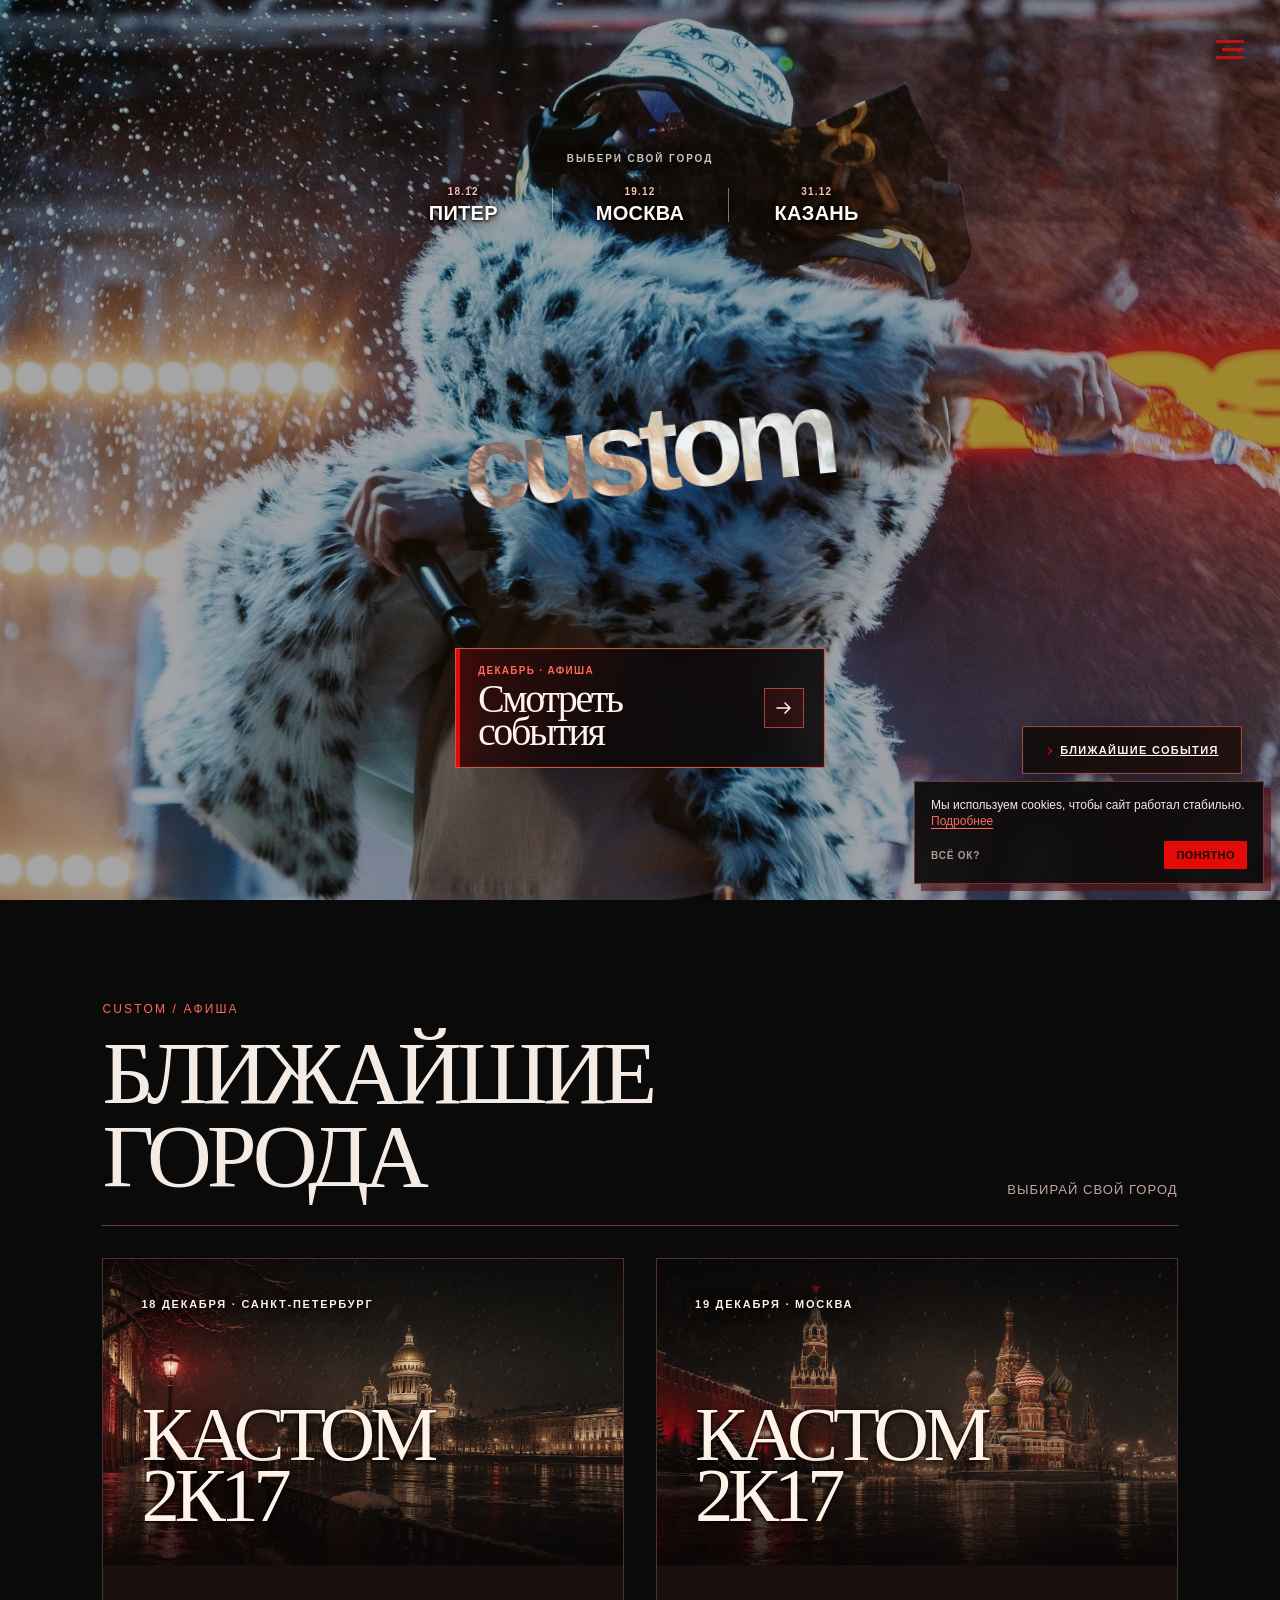
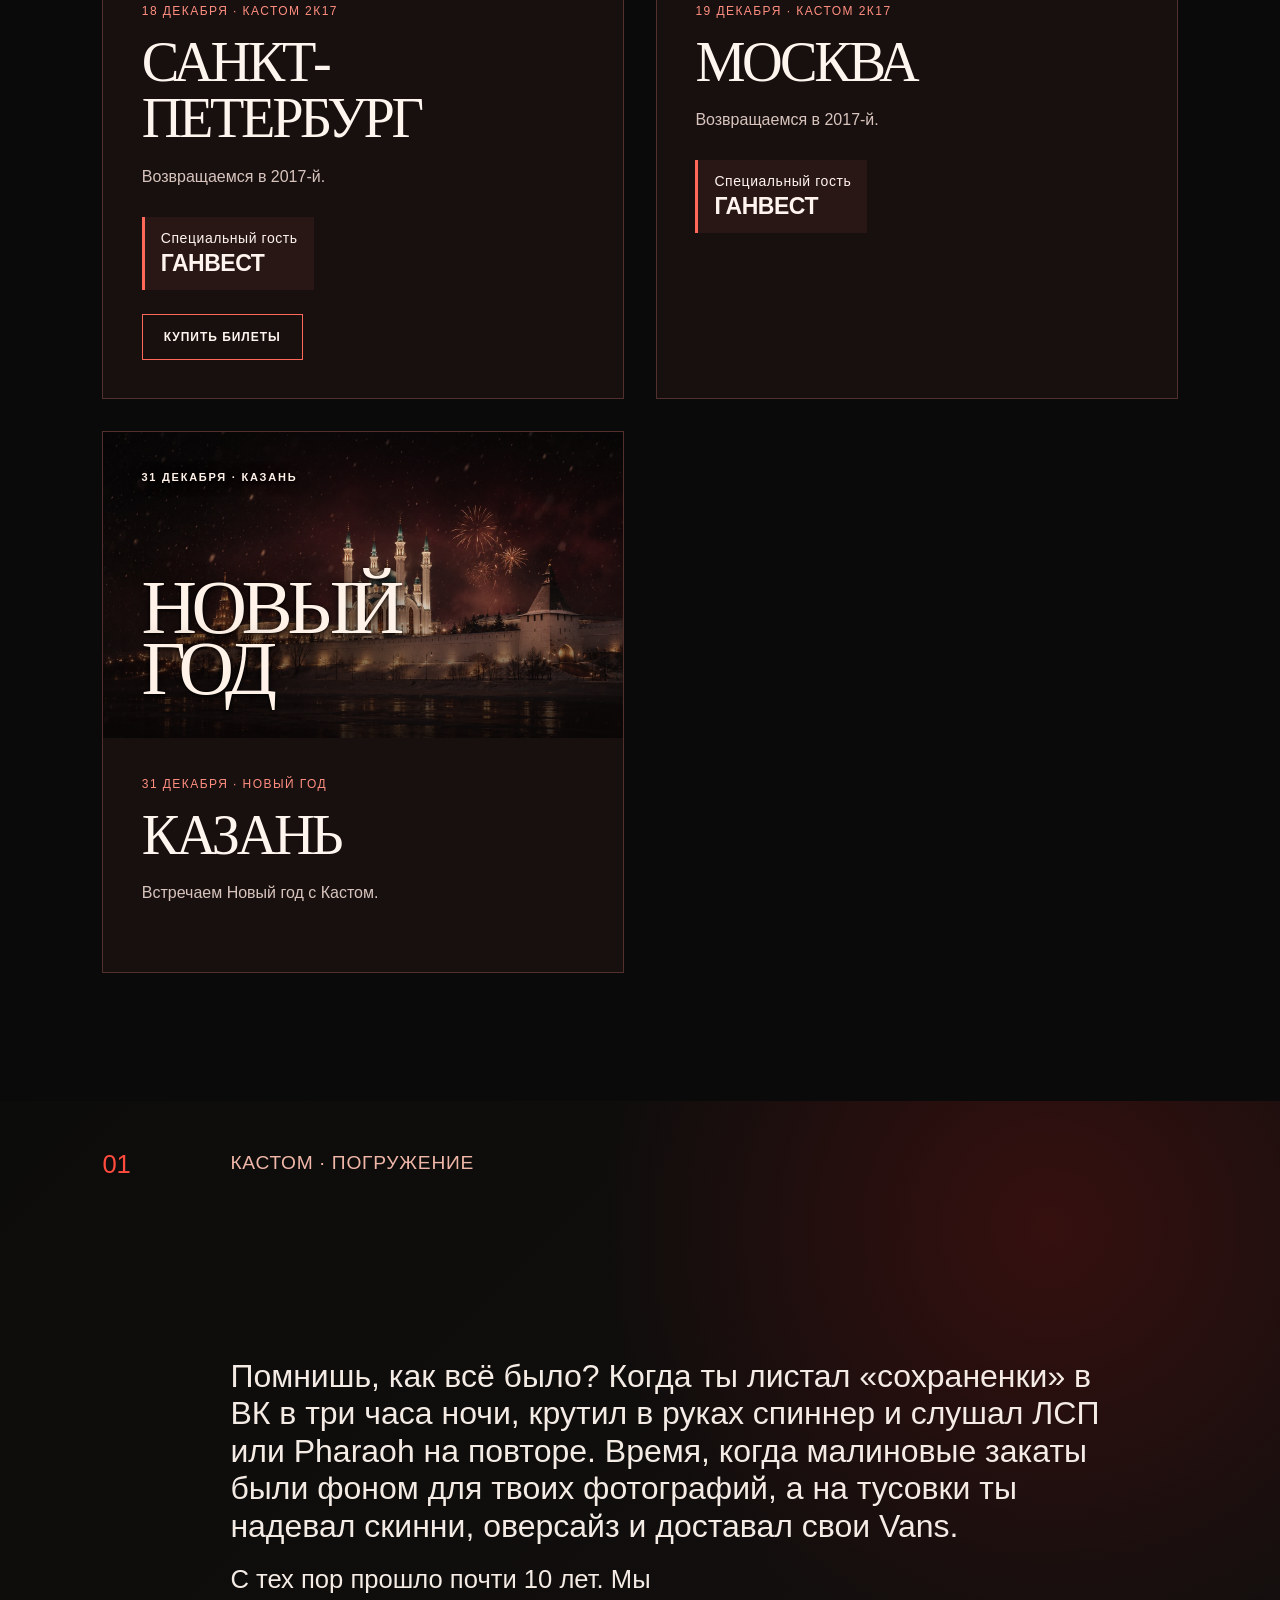
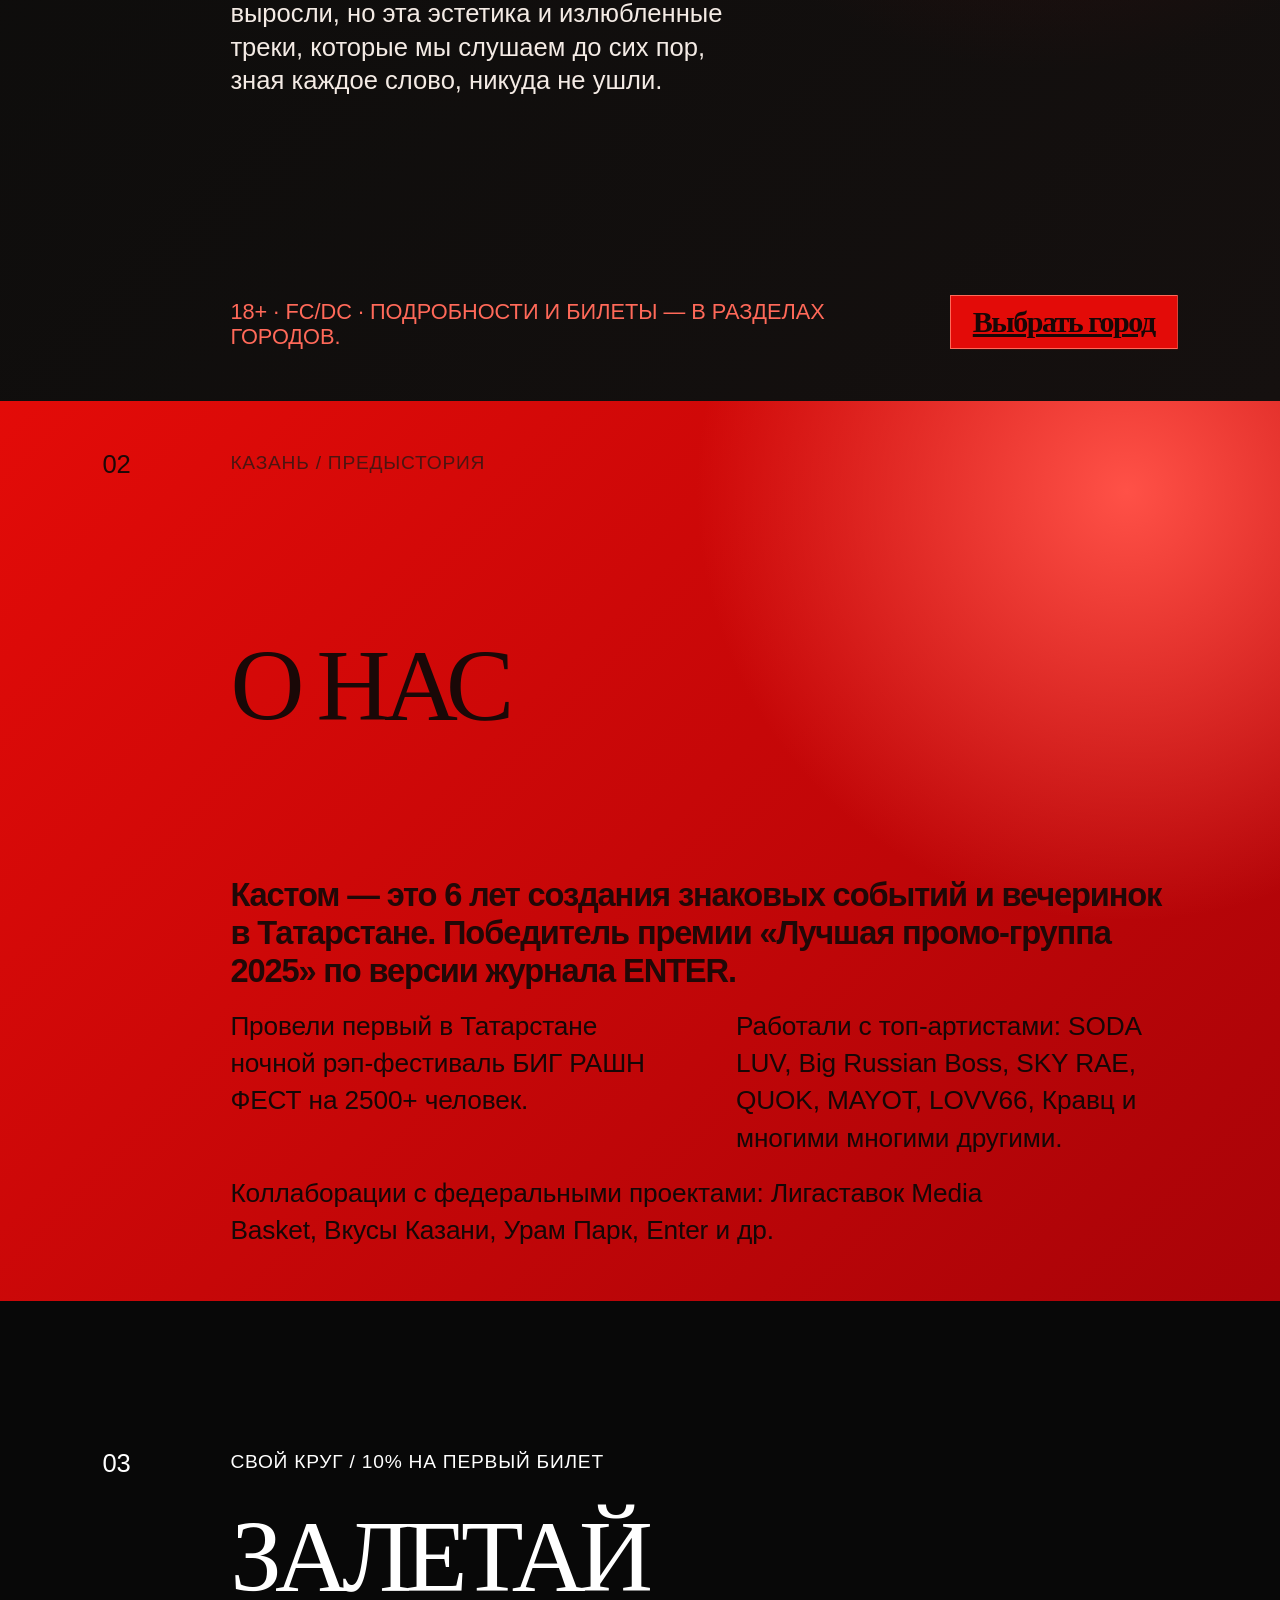
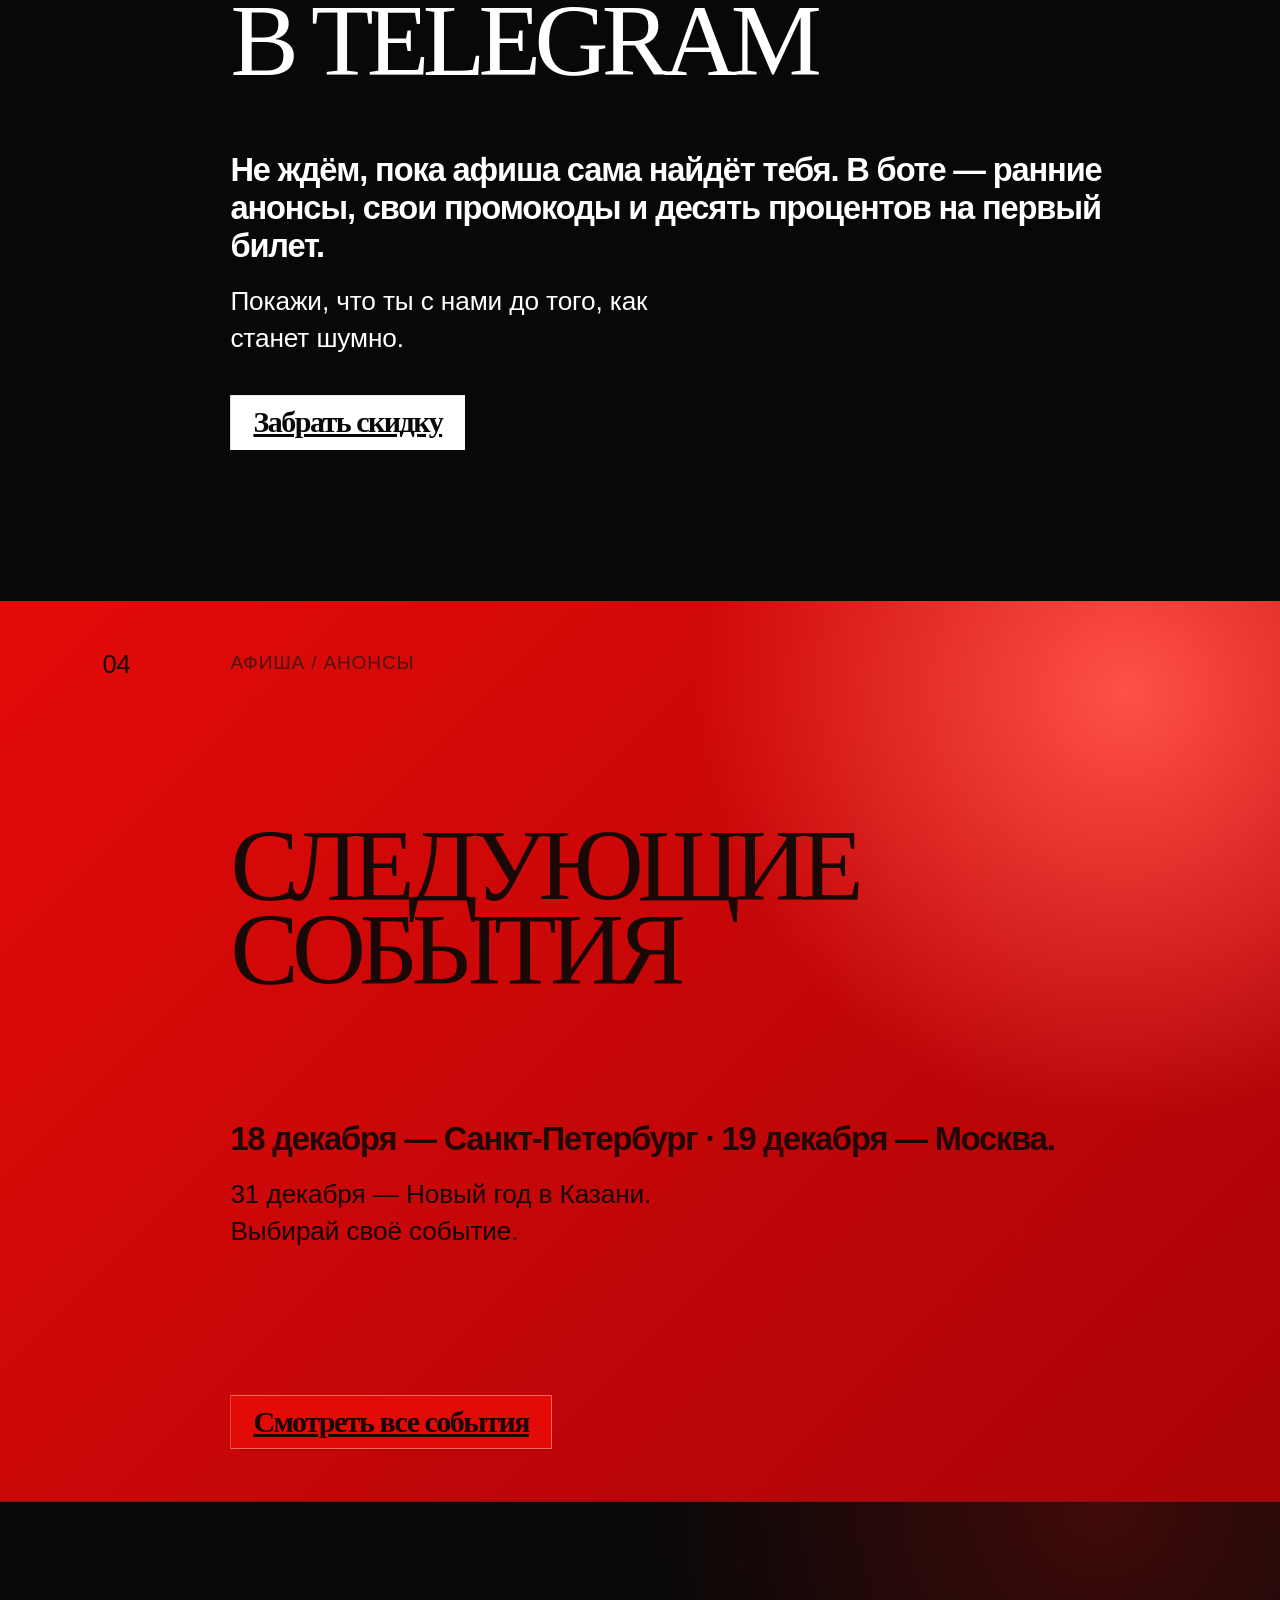
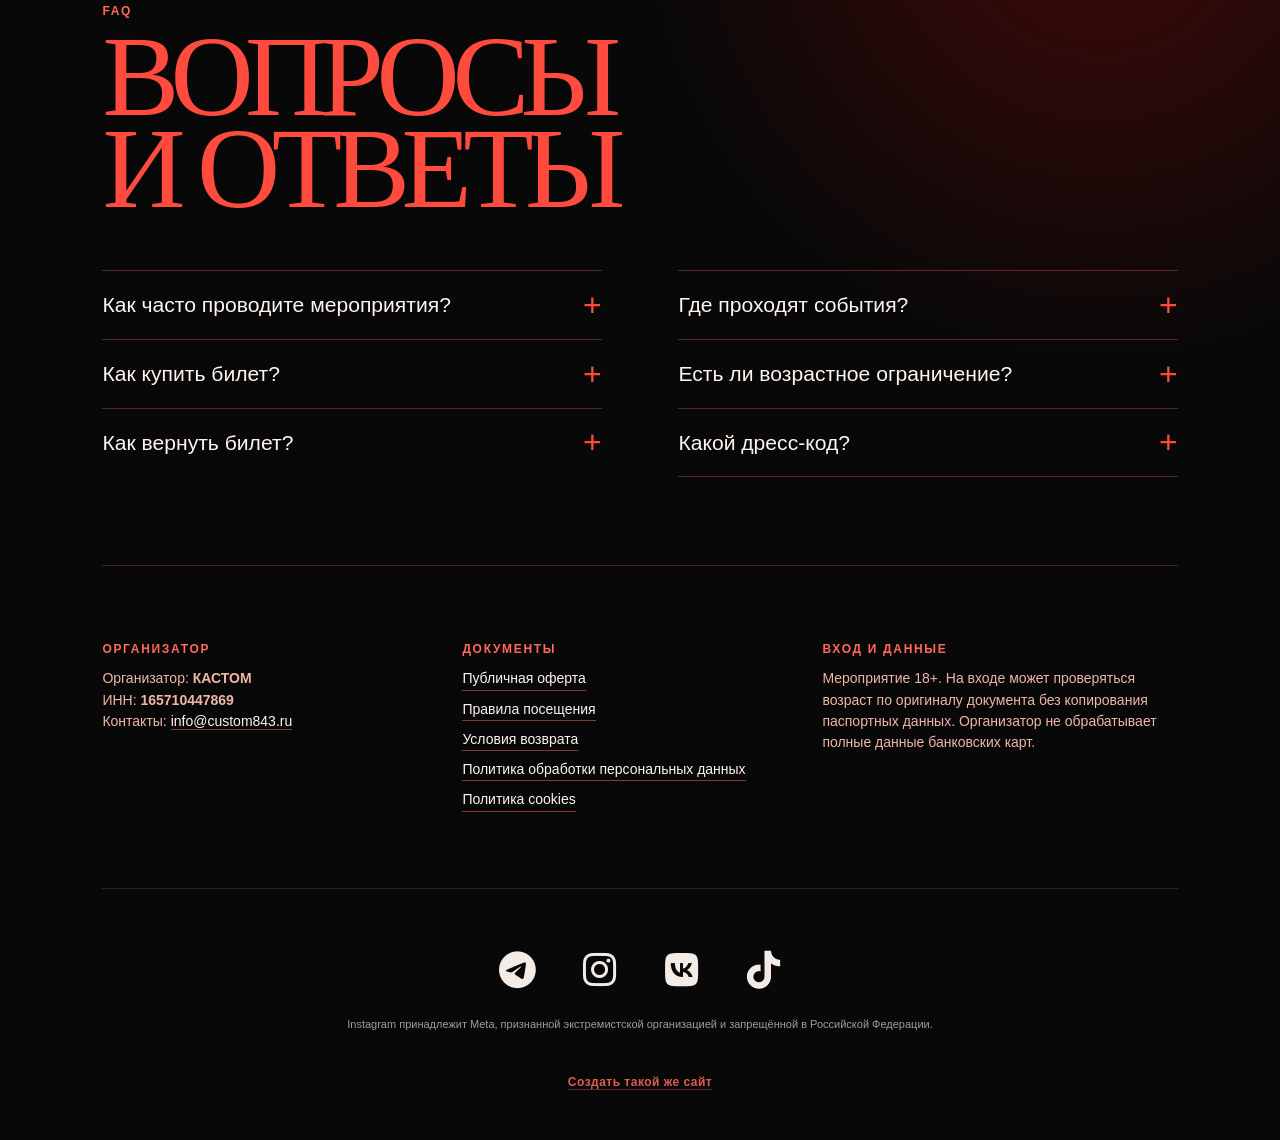
==== commit 856f34e5: "Replace city boxes with a minimal typographic navigation" ====
--- a/index.html
+++ b/index.html
@@ -282,20 +282,21 @@
 .upcoming-card { transition:border-color .65s ease,box-shadow .65s ease; }
 .upcoming-card.is-scroll-lit { border-color:rgba(255,105,89,.82); box-shadow:0 0 0 1px rgba(255,105,89,.14),0 0 26px rgba(227,32,20,.23),0 14px 36px rgba(0,0,0,.3); }
 @media (prefers-reduced-motion:reduce) { .upcoming-card { transition:none; } }
-/* City shortcuts are independent links, so they also work without JavaScript. */
-.hero-city-nav { position:absolute; z-index:6; left:50%; top:clamp(90px,18svh,180px); width:min(620px,calc(100% - 36px)); transform:translateX(-50%); }
-.hero-city-nav__label { margin:0 0 10px; color:#fff3ed; text-align:center; text-shadow:0 2px 12px #000; font-size:10px; font-weight:800; letter-spacing:.18em; line-height:1.2; text-transform:uppercase; }
-.hero-city-nav__grid { display:grid; grid-template-columns:repeat(3,minmax(0,1fr)); gap:8px; }
-.hero-city-nav__link { position:relative; display:flex; min-width:0; min-height:58px; flex-direction:column; justify-content:center; align-items:center; gap:4px; overflow:hidden; border:1px solid rgba(255,218,206,.42); background:rgba(12,9,9,.83); box-shadow:0 8px 25px rgba(0,0,0,.27); color:#fff5f0; text-align:center; text-decoration:none; -webkit-tap-highlight-color:transparent; transition:border-color .22s ease,background .22s ease,box-shadow .22s ease,transform .18s ease; }
-.hero-city-nav__link::after { content:''; position:absolute; left:0; bottom:0; width:100%; height:2px; background:#ff5e50; transform:scaleX(0); transform-origin:center; transition:transform .25s ease; }
-.hero-city-nav__date { color:#ffa195; font-size:10px; font-weight:800; letter-spacing:.1em; line-height:1; }
-.hero-city-nav__name { color:#fff9f5; font-family:Didot,"Bodoni MT",Georgia,serif; font-size:clamp(17px,2vw,24px); line-height:1; }
-.hero-city-nav__link:hover,.hero-city-nav__link:focus-visible,.hero-city-nav__link.is-pressed { border-color:#ff6959; background:rgba(103,18,15,.9); box-shadow:0 0 24px rgba(227,32,20,.26); outline:none; }
+/* City shortcuts: typographic index, not a row of heavy boxes. */
+.hero-city-nav { position:absolute; z-index:6; top:clamp(90px,17svh,160px); left:50%; width:min(530px,calc(100% - 48px)); transform:translateX(-50%); text-align:center; }
+.hero-city-nav__label { margin:0 0 10px; color:rgba(255,247,242,.78); font:700 10px/1.2 Arial,sans-serif; letter-spacing:.19em; text-transform:uppercase; text-shadow:0 2px 12px #000; }
+.hero-city-nav__grid { display:flex; align-items:stretch; justify-content:center; gap:0; }
+.hero-city-nav__link { position:relative; display:flex; flex:1 1 0; min-width:0; min-height:60px; flex-direction:column; align-items:center; justify-content:center; gap:5px; border:0; background:transparent; color:#fff; text-align:center; text-decoration:none; text-shadow:0 2px 10px #000,0 1px 3px #000; -webkit-tap-highlight-color:transparent; transition:transform .2s ease,color .2s ease; }
+.hero-city-nav__link + .hero-city-nav__link::before { content:''; position:absolute; left:0; top:21%; height:58%; width:1px; background:rgba(255,240,232,.45); box-shadow:0 0 8px rgba(0,0,0,.7); }
+.hero-city-nav__link::after { content:''; position:absolute; left:25%; right:25%; bottom:3px; height:1px; background:#ff6959; transform:scaleX(0); transform-origin:center; transition:transform .24s ease; }
+.hero-city-nav__date { color:#ffc0b5; font:800 10px/1 Arial,sans-serif; letter-spacing:.12em; }
+.hero-city-nav__name { color:#fff9f5; font:700 clamp(15px,1.65vw,20px)/1.1 Arial,sans-serif; letter-spacing:.015em; text-transform:uppercase; }
 .hero-city-nav__link:hover::after,.hero-city-nav__link:focus-visible::after,.hero-city-nav__link.is-pressed::after { transform:scaleX(1); }
-.hero-city-nav__link:active,.hero-city-nav__link.is-pressed { transform:scale(.96); }
-.hero-city-nav__link:focus-visible { outline:2px solid #fff4ee; outline-offset:3px; }
-@media(max-width:768px) { .hero-city-nav { top:clamp(90px,17svh,150px); width:calc(100% - 32px); }.hero-city-nav__grid { gap:6px; }.hero-city-nav__link { min-height:56px; }.hero-city-nav__name { font-size:19px; } }
-@media(max-height:500px) and (orientation:landscape) { .hero-city-nav { top:72px; max-width:480px; }.hero-city-nav__label { margin-bottom:5px; }.hero-city-nav__link { min-height:48px; } }
+.hero-city-nav__link:hover .hero-city-nav__name,.hero-city-nav__link.is-pressed .hero-city-nav__name { color:#ff9a8d; }
+.hero-city-nav__link:active,.hero-city-nav__link.is-pressed { transform:scale(.95); }
+.hero-city-nav__link:focus-visible { outline:2px solid #fff4ee; outline-offset:2px; }
+@media(max-width:768px) { .hero-city-nav { top:clamp(88px,16svh,140px); width:calc(100% - 40px); }.hero-city-nav__link { min-height:58px; }.hero-city-nav__name { font-size:15px; } }
+@media(max-height:500px) and (orientation:landscape) { .hero-city-nav { top:70px; max-width:460px; }.hero-city-nav__label { margin-bottom:4px; }.hero-city-nav__link { min-height:48px; } }
 @media(prefers-reduced-motion:reduce) { .hero-city-nav__link,.hero-city-nav__link::after { transition:none; }.hero-city-nav__link:active,.hero-city-nav__link.is-pressed { transform:none; } }
 </style>
   <noscript><style>
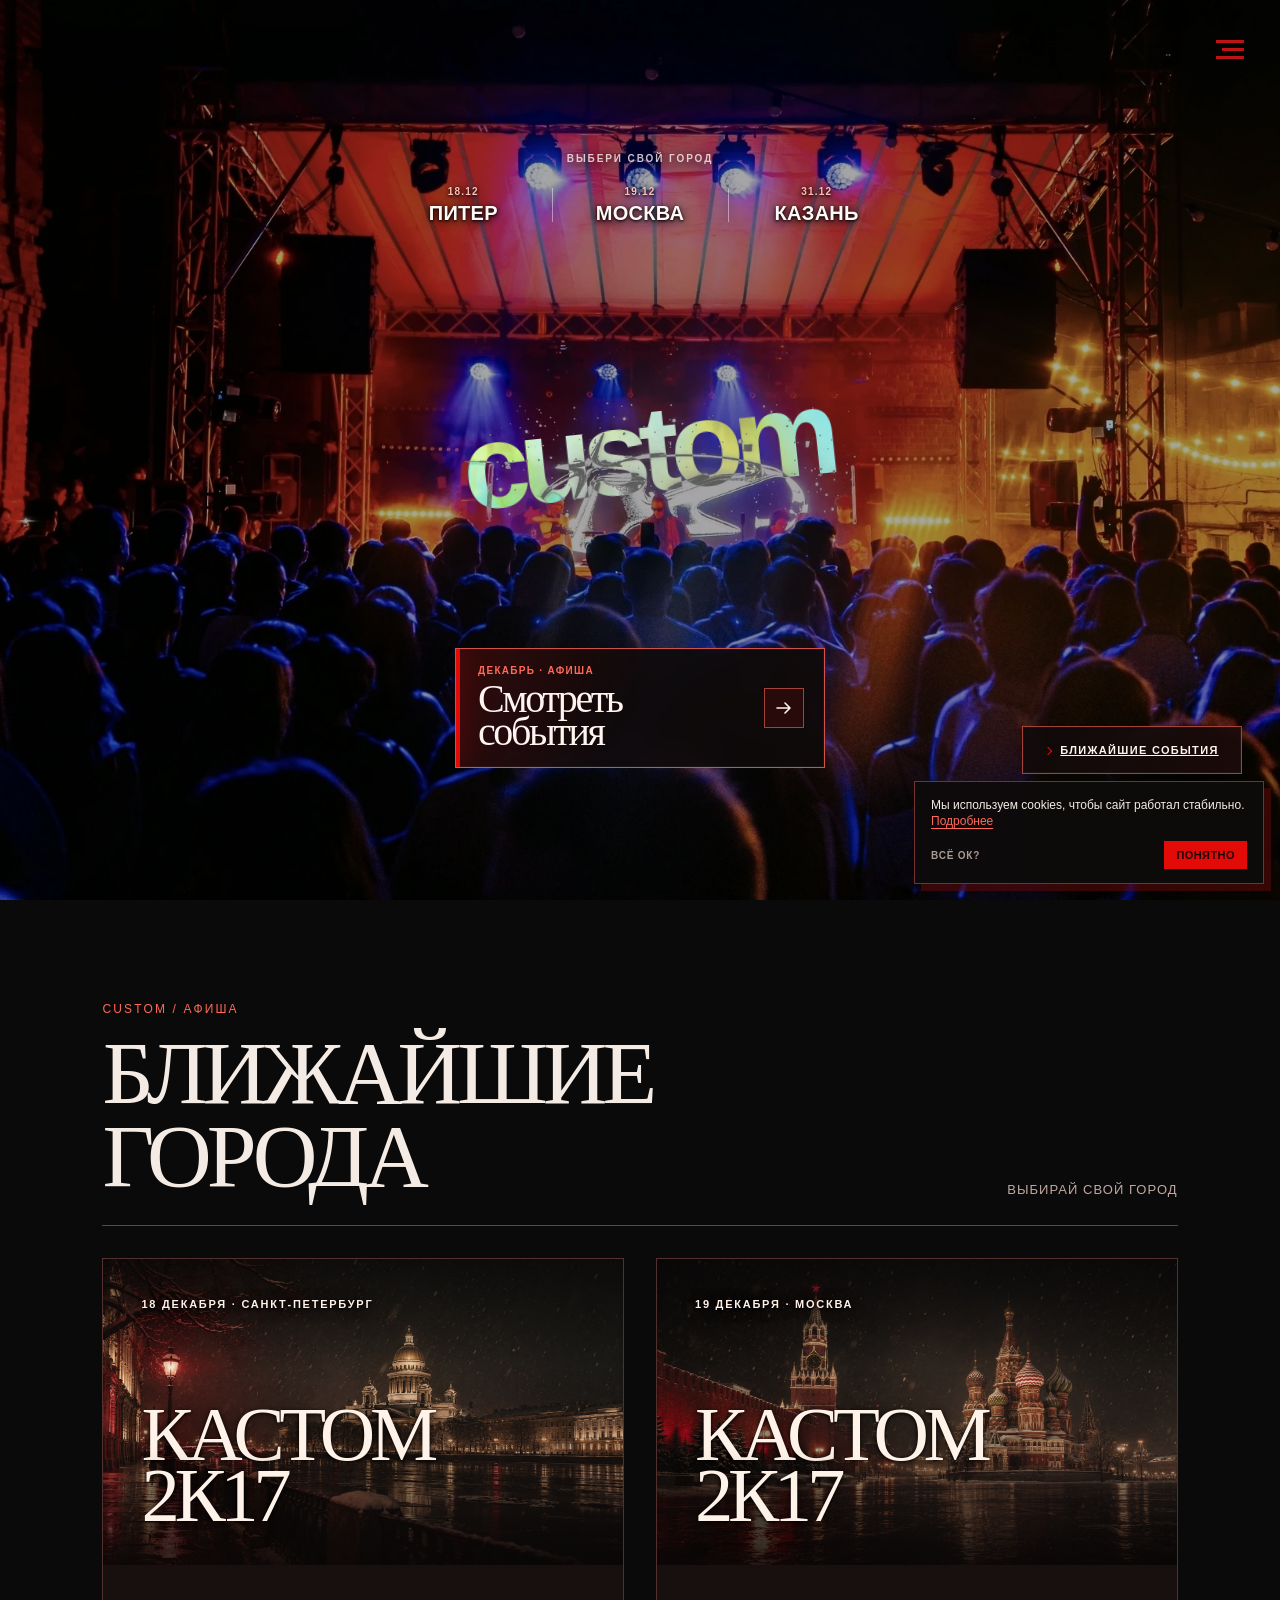
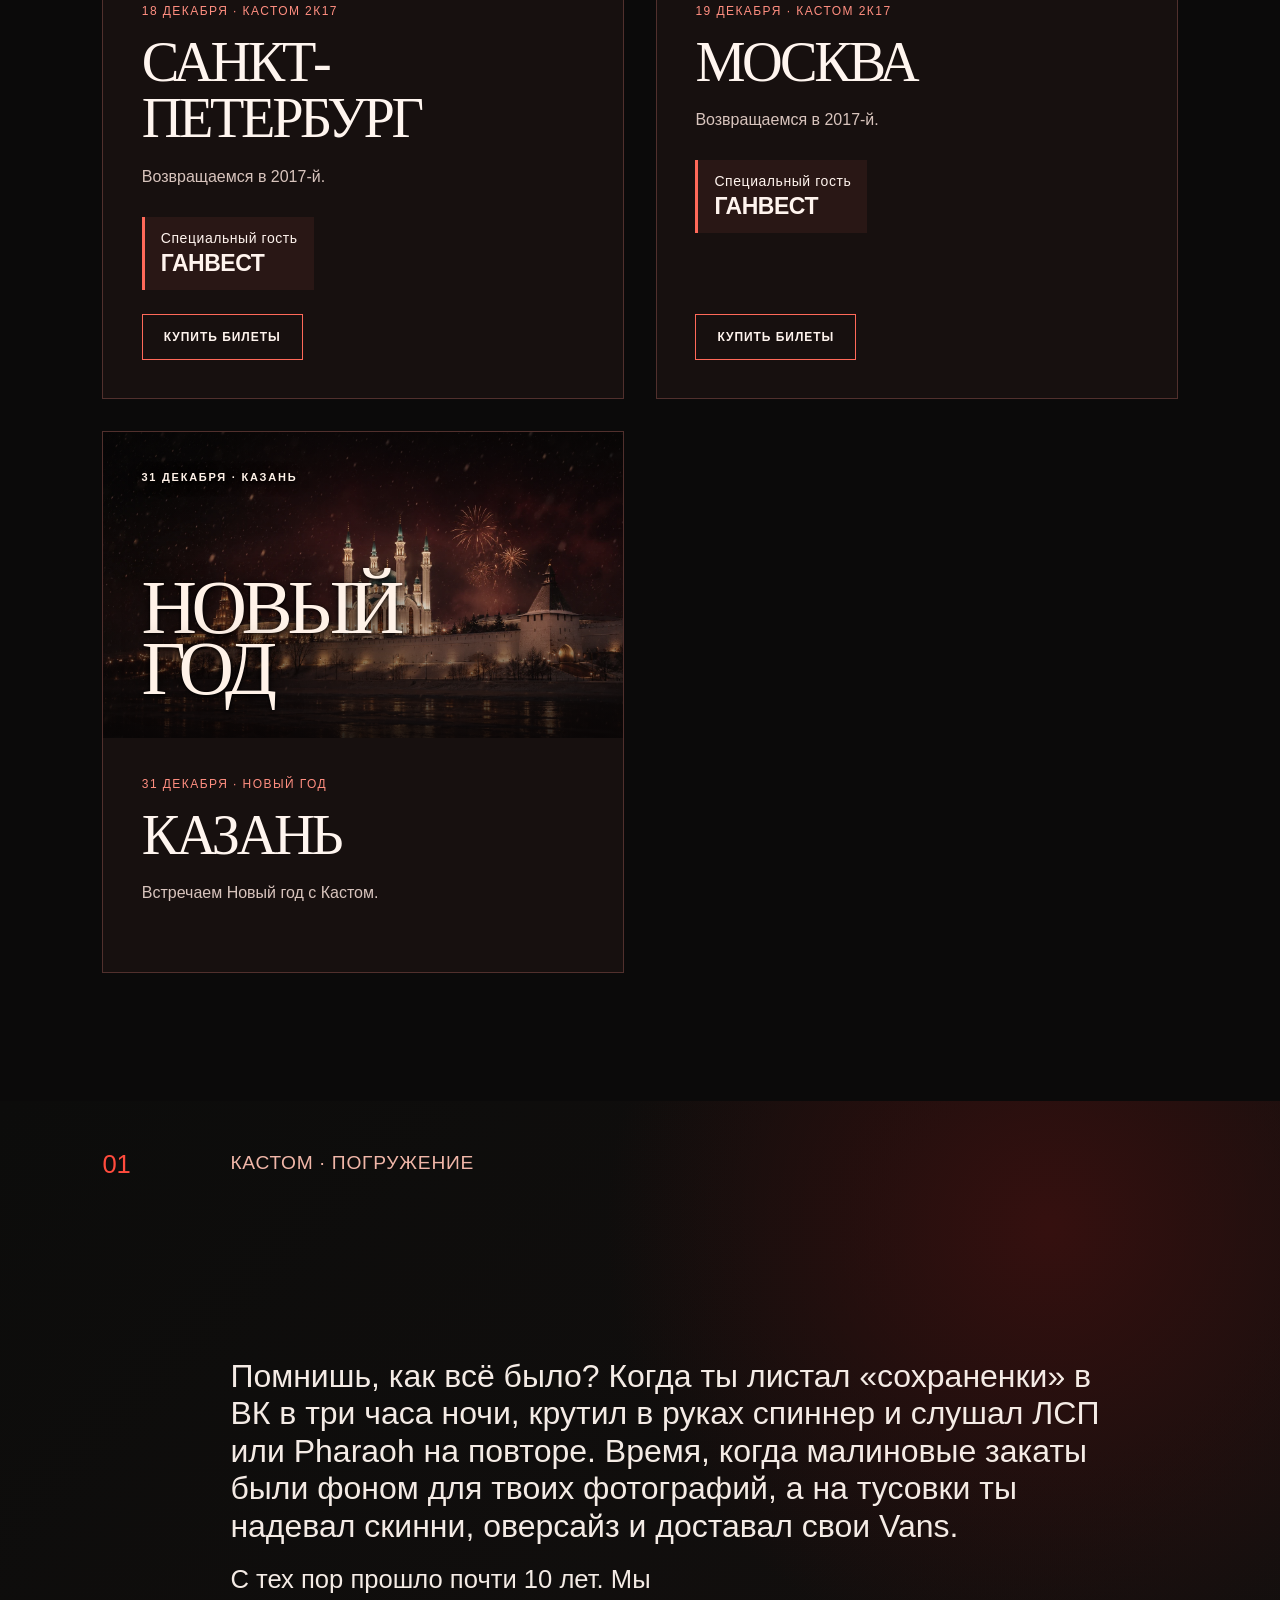
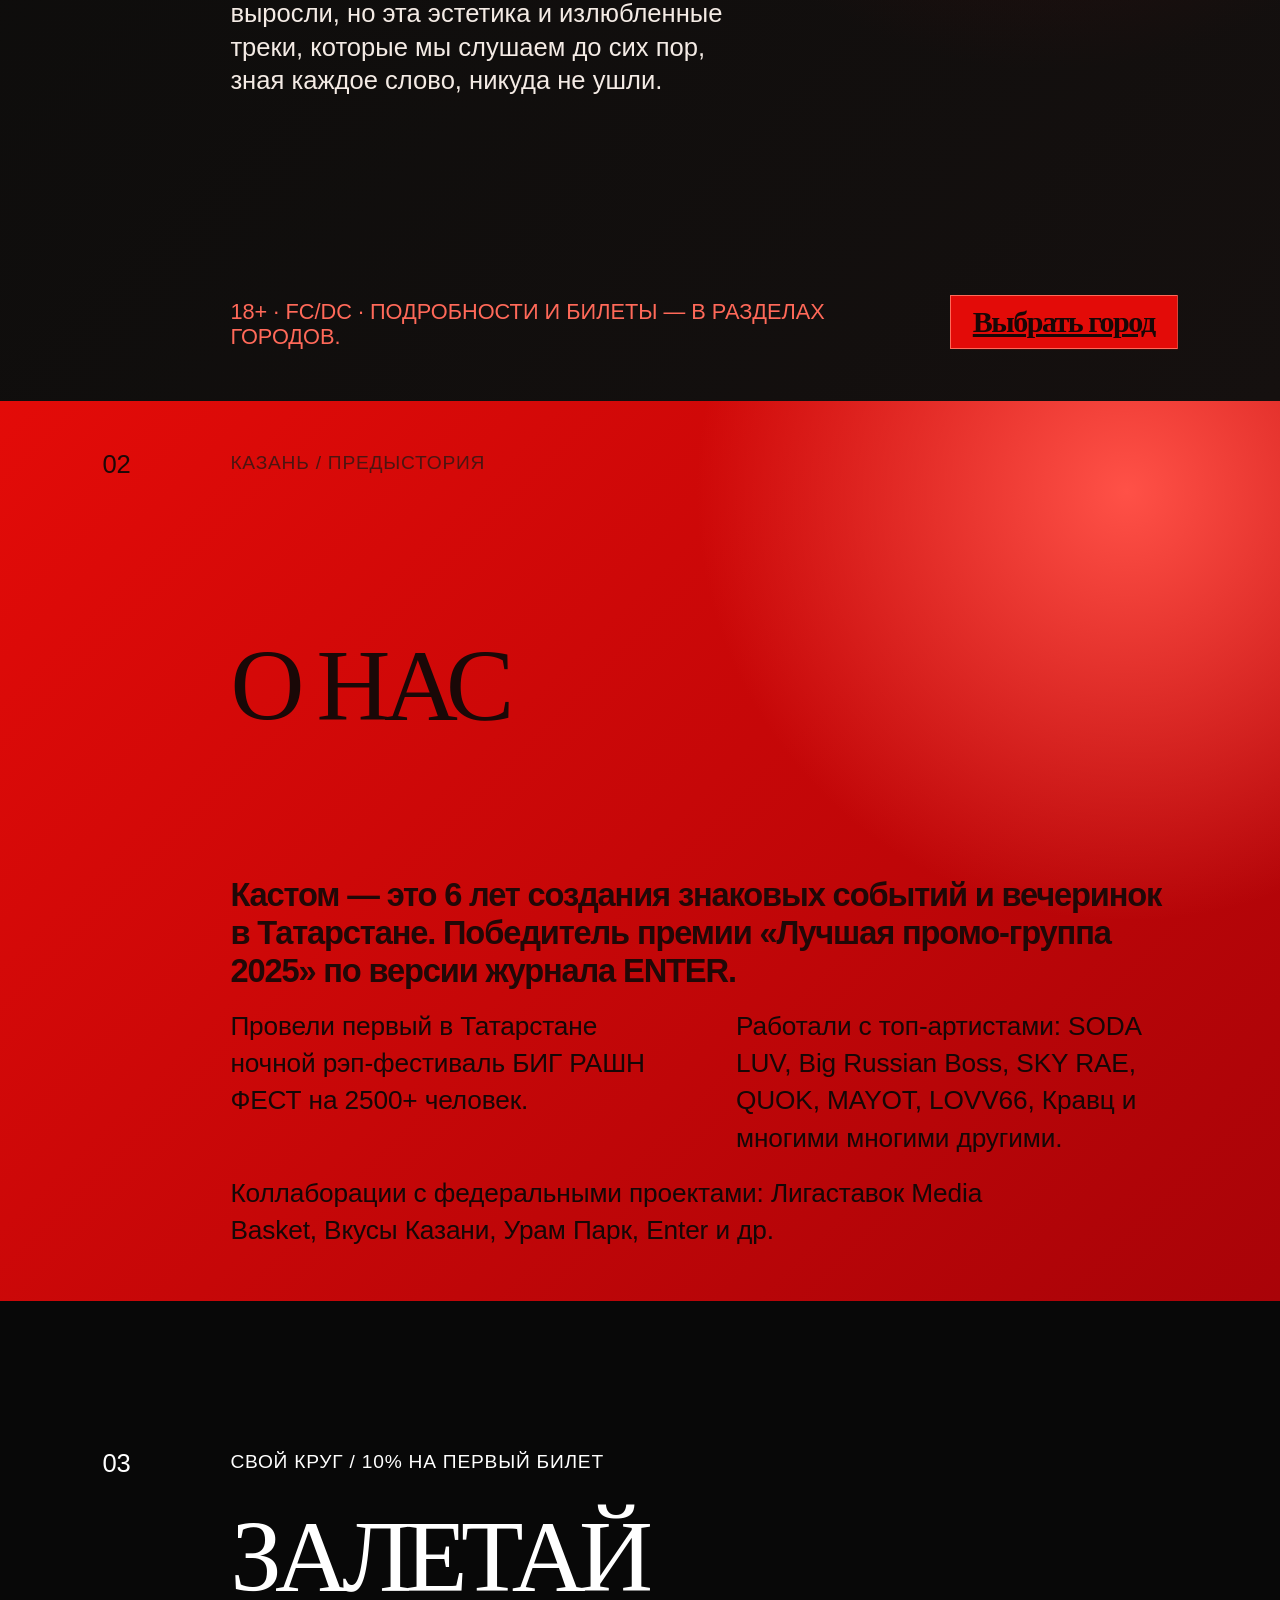
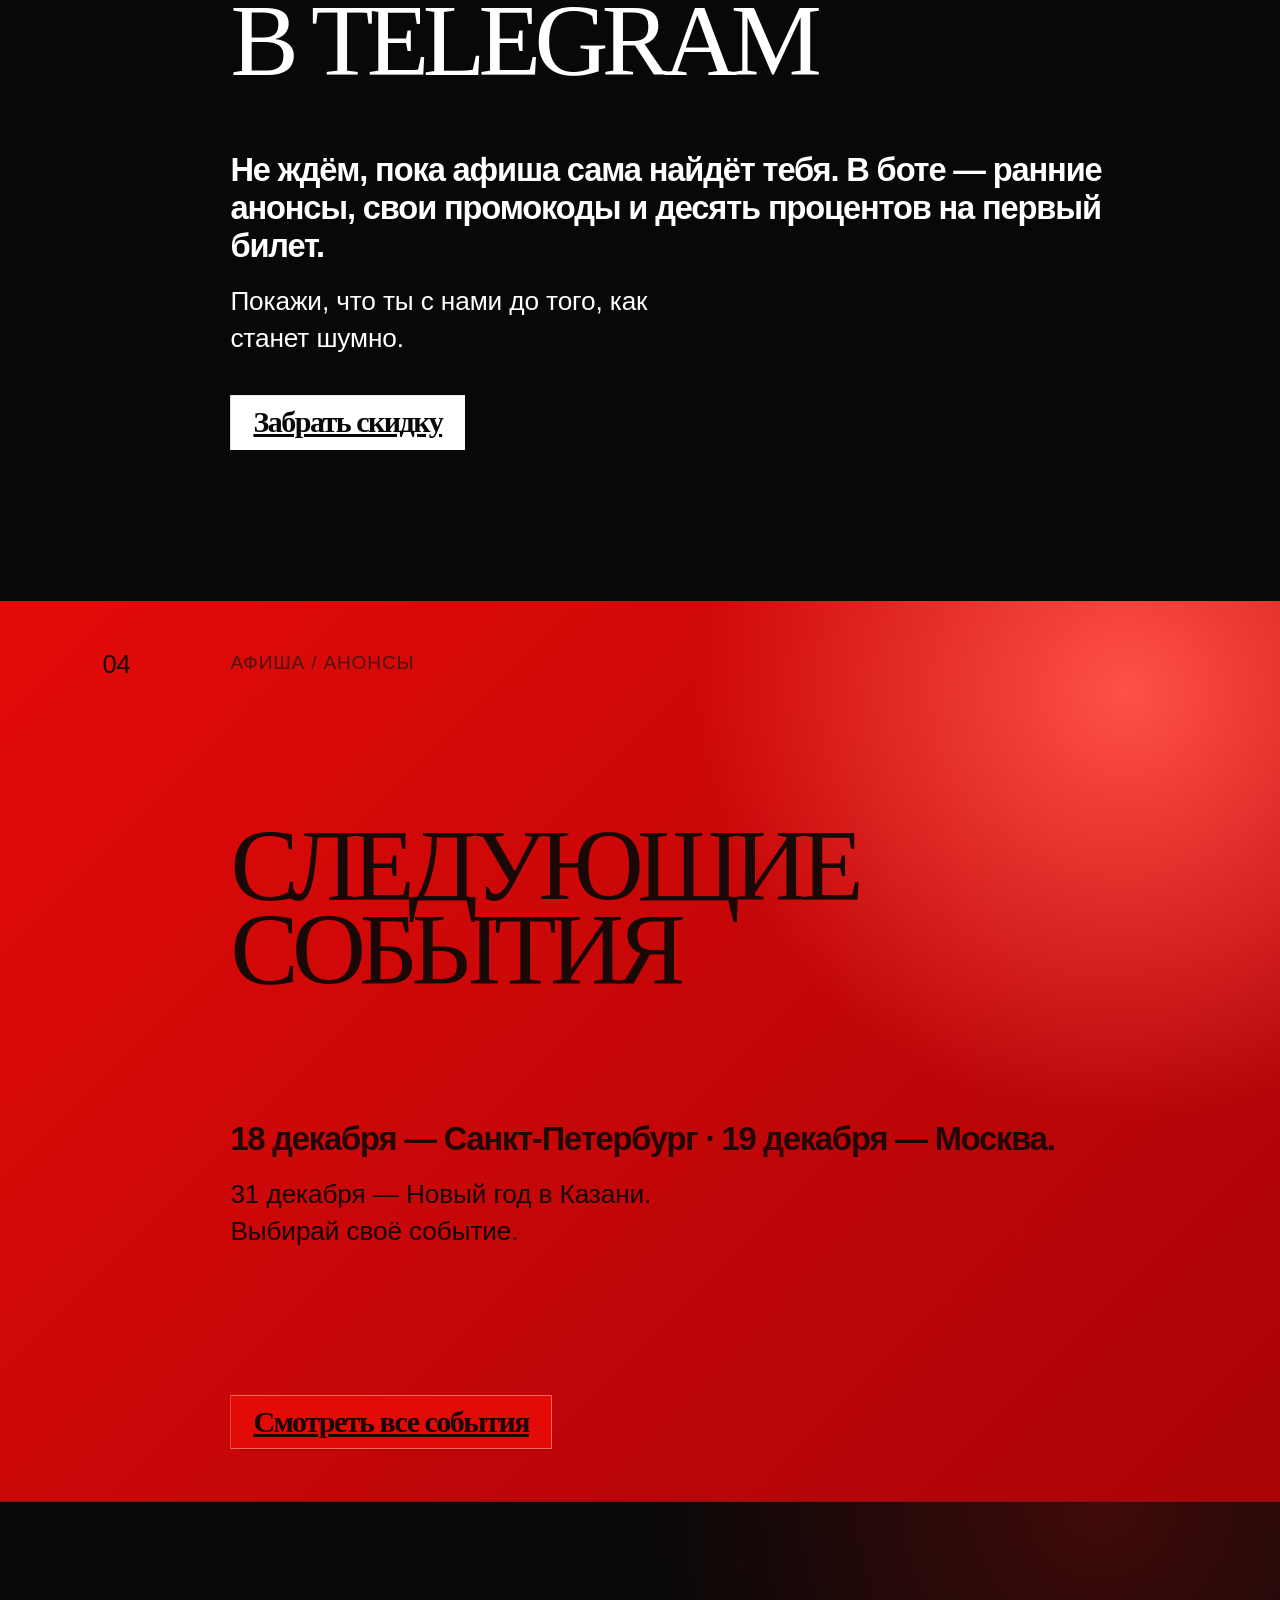
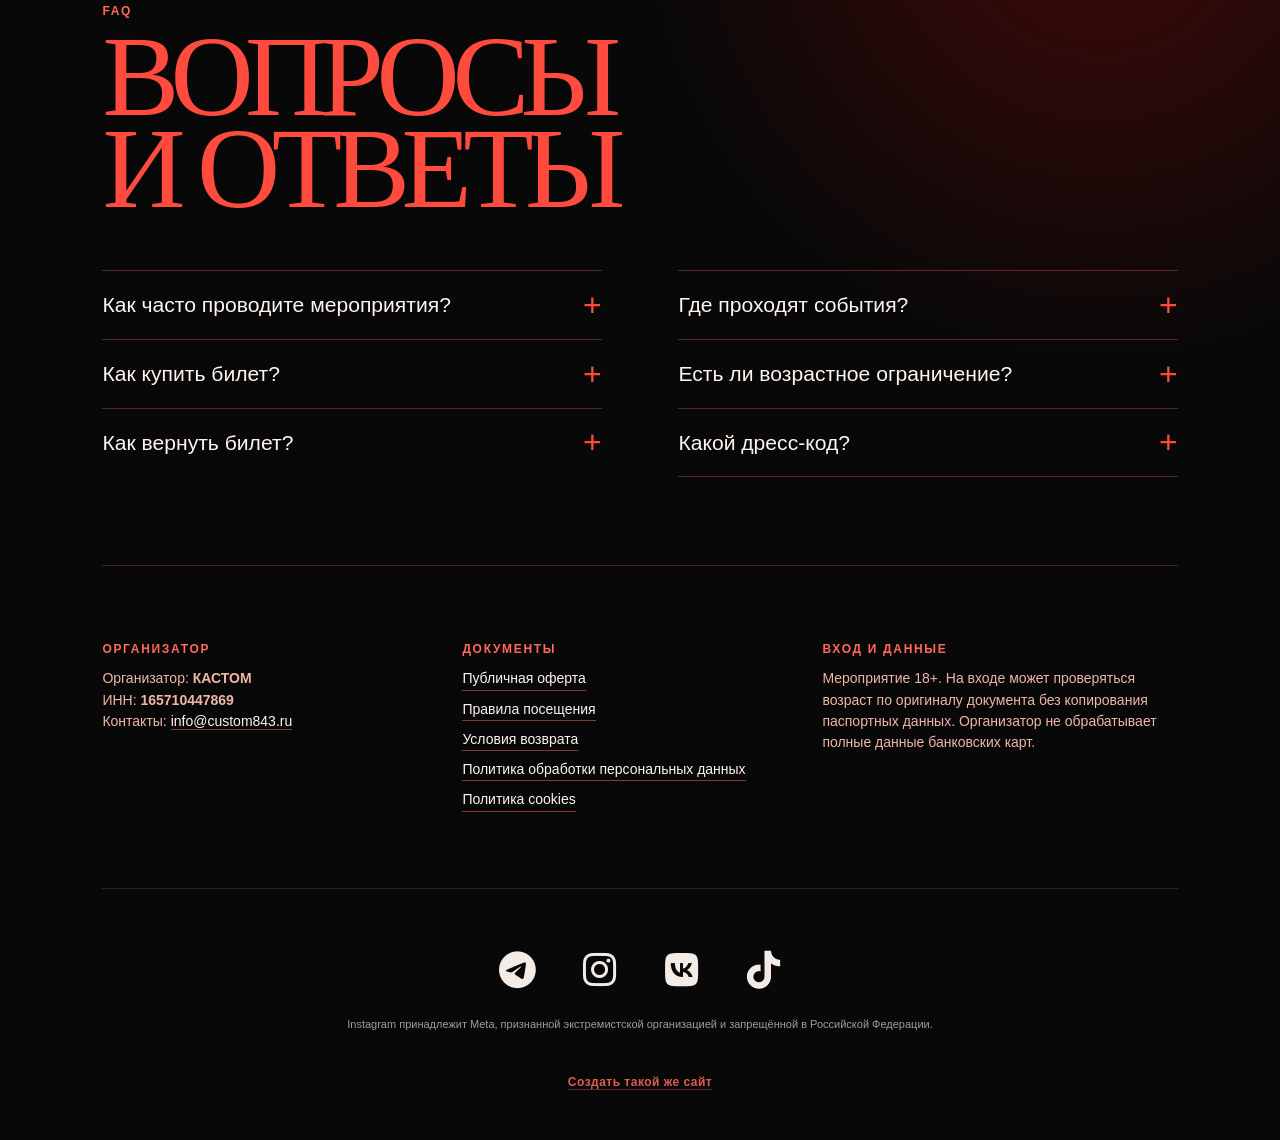
==== commit 80355107: "Update Moscow and Petersburg event details and tickets" ====
--- a/index.html
+++ b/index.html
@@ -380,7 +380,7 @@
       </article>
       <article class="upcoming-card" id="city-moscow">
         <div class="upcoming-card__visual upcoming-card__visual--december upcoming-card__visual--moscow"><span class="upcoming-card__art-label">19 декабря · Москва</span><span class="upcoming-card__art-title">Кастом<br>2К17</span></div>
-        <div class="upcoming-card__body"><p class="upcoming-card__meta">19 декабря · Кастом 2К17</p><h3 class="upcoming-card__city">Москва</h3><p class="upcoming-card__desc">Возвращаемся в 2017-й.</p><div class="upcoming-card__guest">Специальный гость<strong>Ганвест</strong></div></div>
+        <div class="upcoming-card__body"><p class="upcoming-card__meta">19 декабря · Кастом 2К17</p><h3 class="upcoming-card__city">Москва</h3><p class="upcoming-card__desc">Возвращаемся в 2017-й.</p><div class="upcoming-card__guest">Специальный гость<strong>Ганвест</strong></div><a class="upcoming-card__link" href="./moscow.html#tickets">Купить билеты</a></div>
       </article>
       <article class="upcoming-card" id="city-kazan">
         <div class="upcoming-card__visual upcoming-card__visual--december upcoming-card__visual--newyear"><span class="upcoming-card__art-label">31 декабря · Казань</span><span class="upcoming-card__art-title">Новый<br>год</span></div>
@@ -442,7 +442,7 @@
       <h2 class="site-faq__title" id="faq-title">Вопросы<br>и ответы</h2>
       <div class="faq-grid">
         <details class="faq-item"><summary>Как часто проводите мероприятия?</summary><p>Собираемся регулярно — следи за анонсами в Telegram и Instagram. Обычно несколько событий в месяц, летом чаще.</p></details>
-        <details class="faq-item"><summary>Где проходят события?</summary><p>В декабре встречаемся в Санкт-Петербурге, Москве и Казани. Площадки и подробности анонсируем отдельно.</p></details>
+        <details class="faq-item"><summary>Где проходят события?</summary><p>В Санкт-Петербурге встречаемся в «Авроре», в Москве — в «Графите». Площадку в Казани объявим отдельно.</p></details>
         <details class="faq-item"><summary>Как купить билет?</summary><p>Только через официальный билетный оператор. Кнопка «Купить билет» на сайте ведёт в защищённый виджет покупки.</p></details>
         <details class="faq-item"><summary>Есть ли возрастное ограничение?</summary><p>Да, событие <strong>18+</strong>. На входе могут попросить оригинал документа, подтверждающего возраст.</p></details>
         <details class="faq-item"><summary>Как вернуть билет?</summary><p>Возврат оформляется через интерфейс или поддержку билетного оператора в порядке, предусмотренном законодательством РФ и условиями продажи.</p></details>
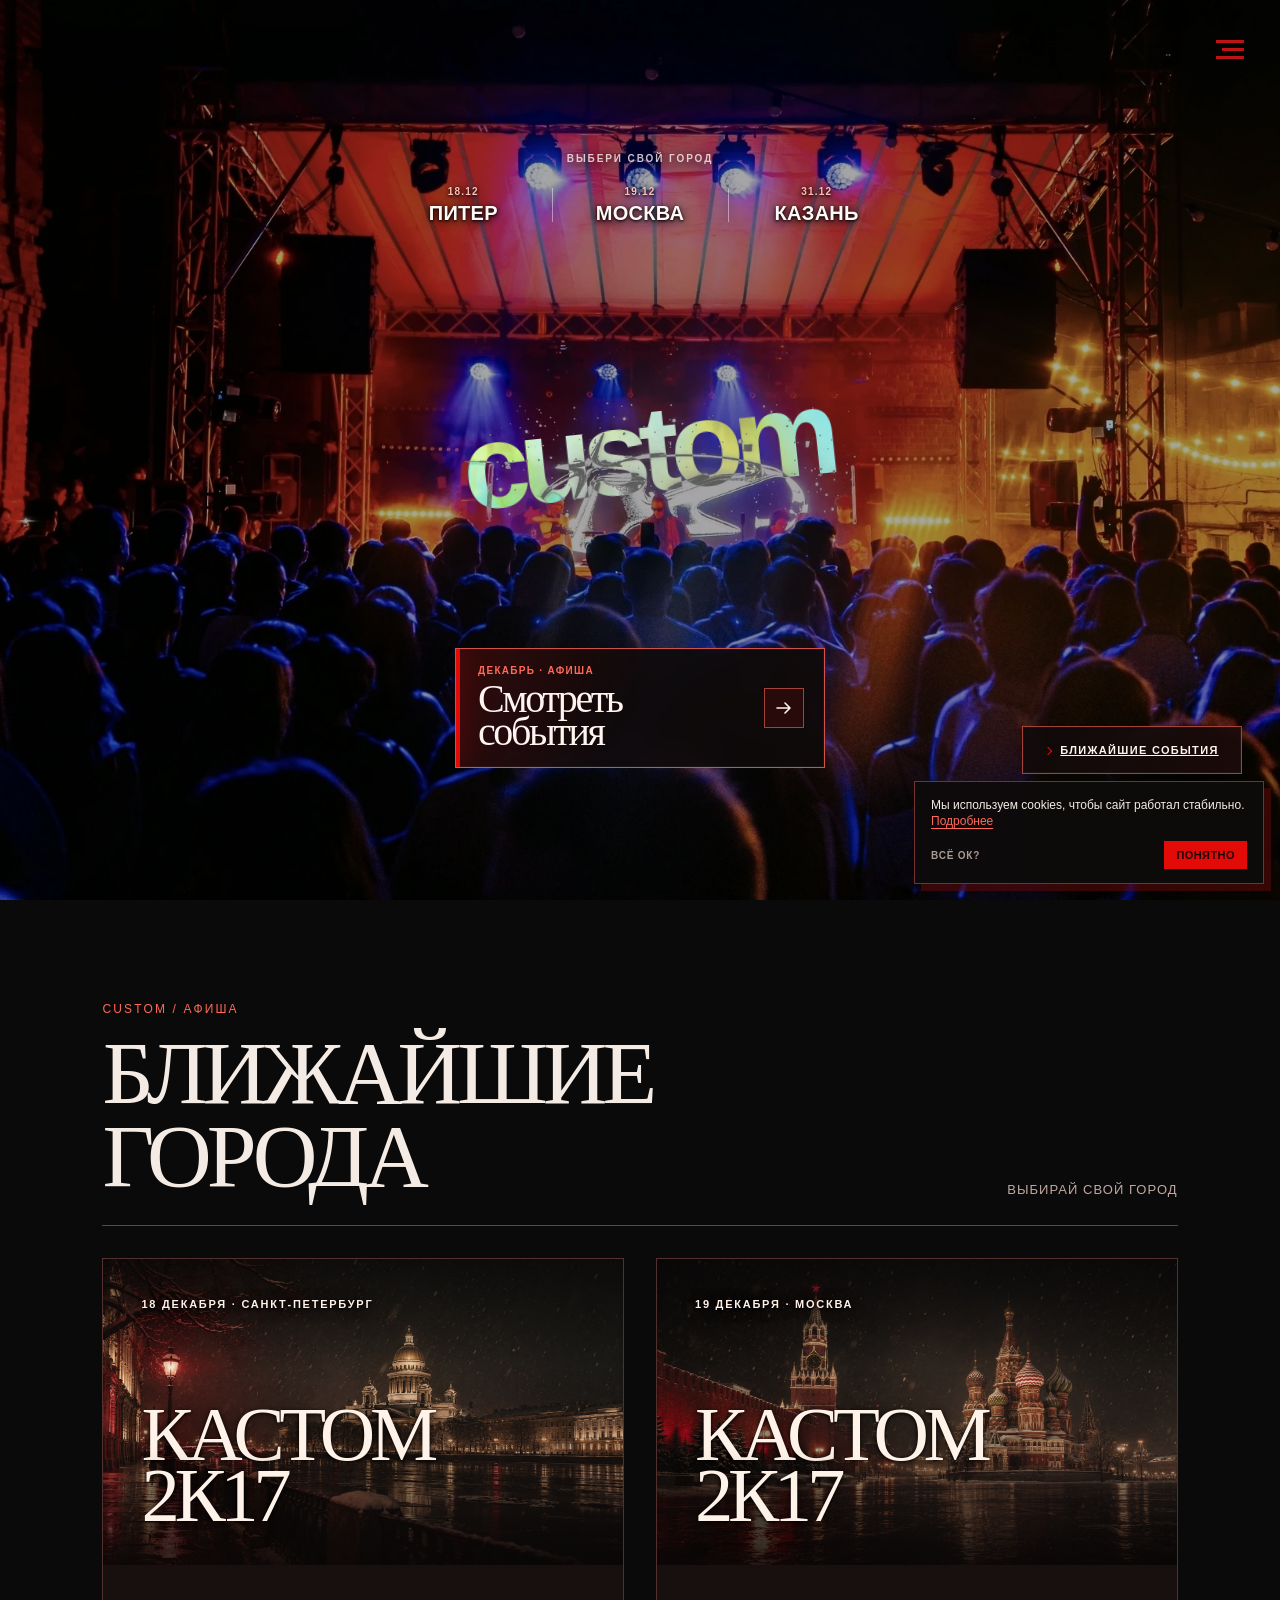
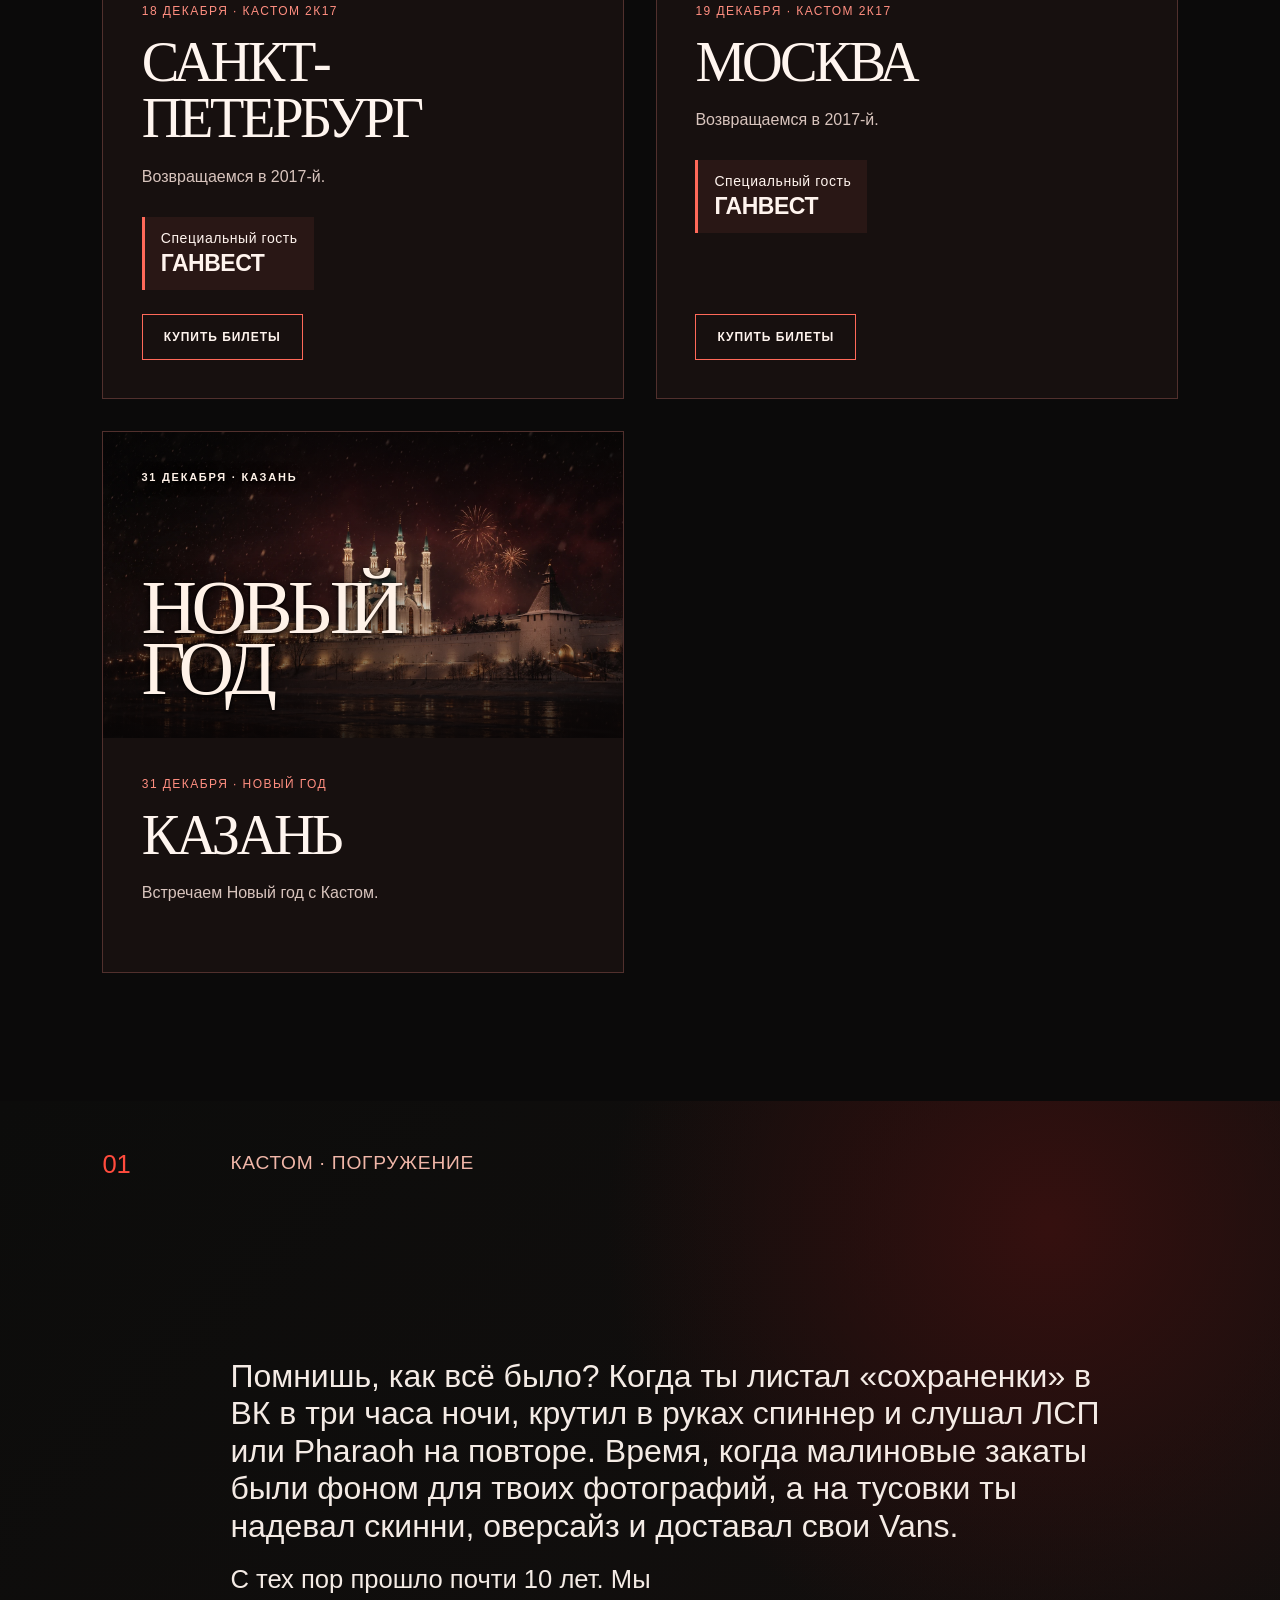
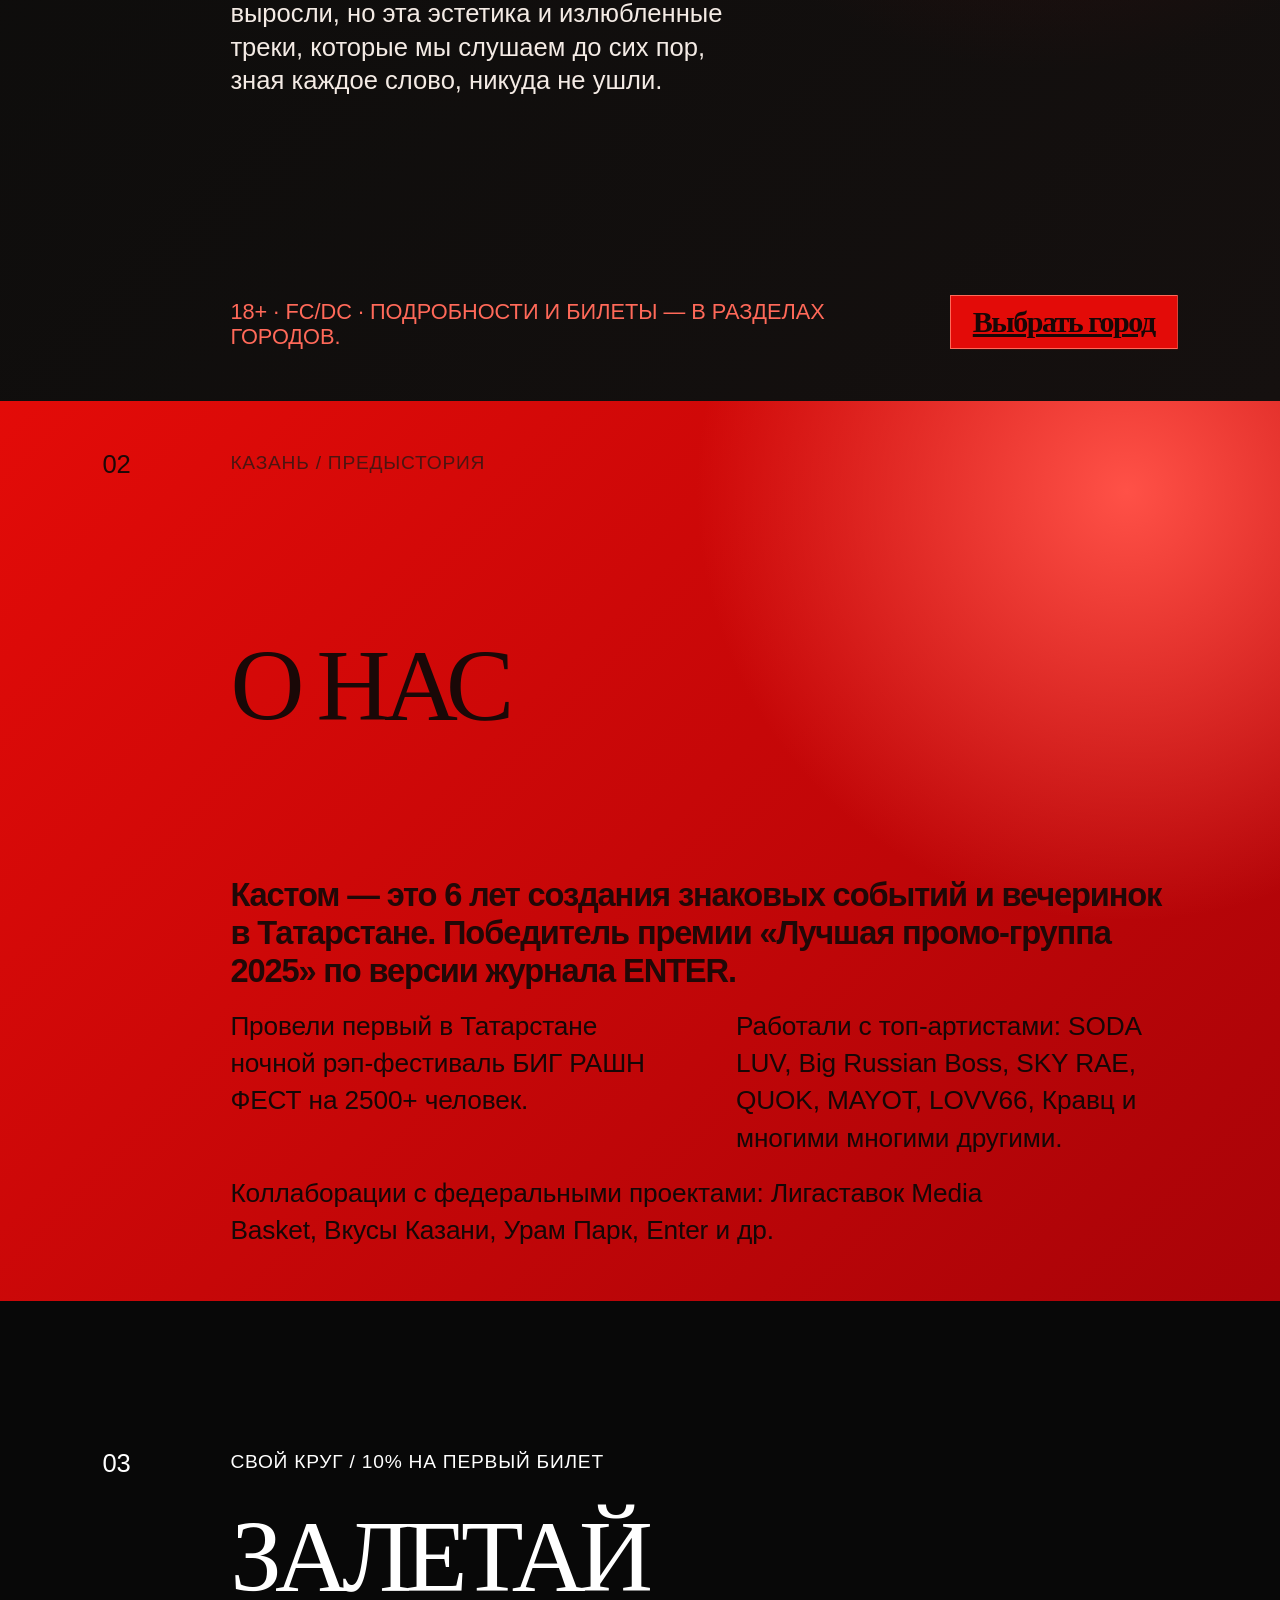
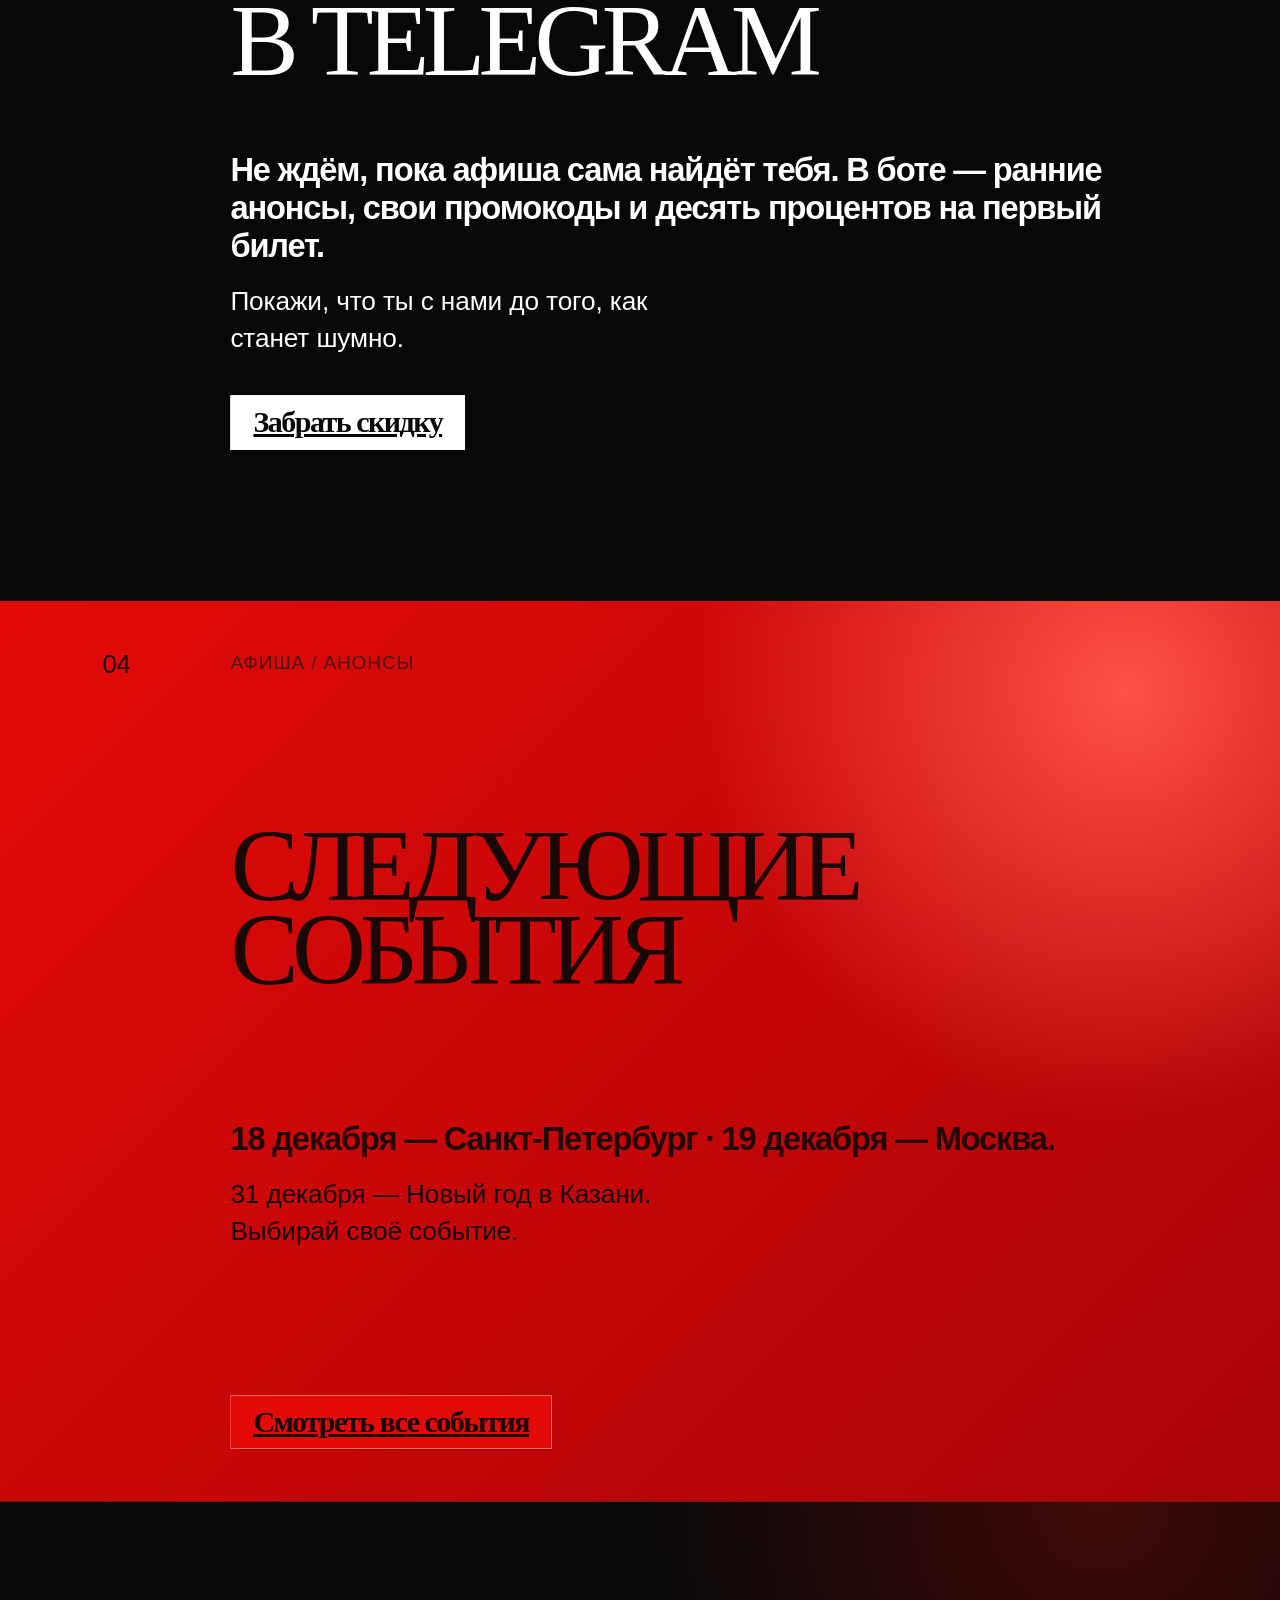
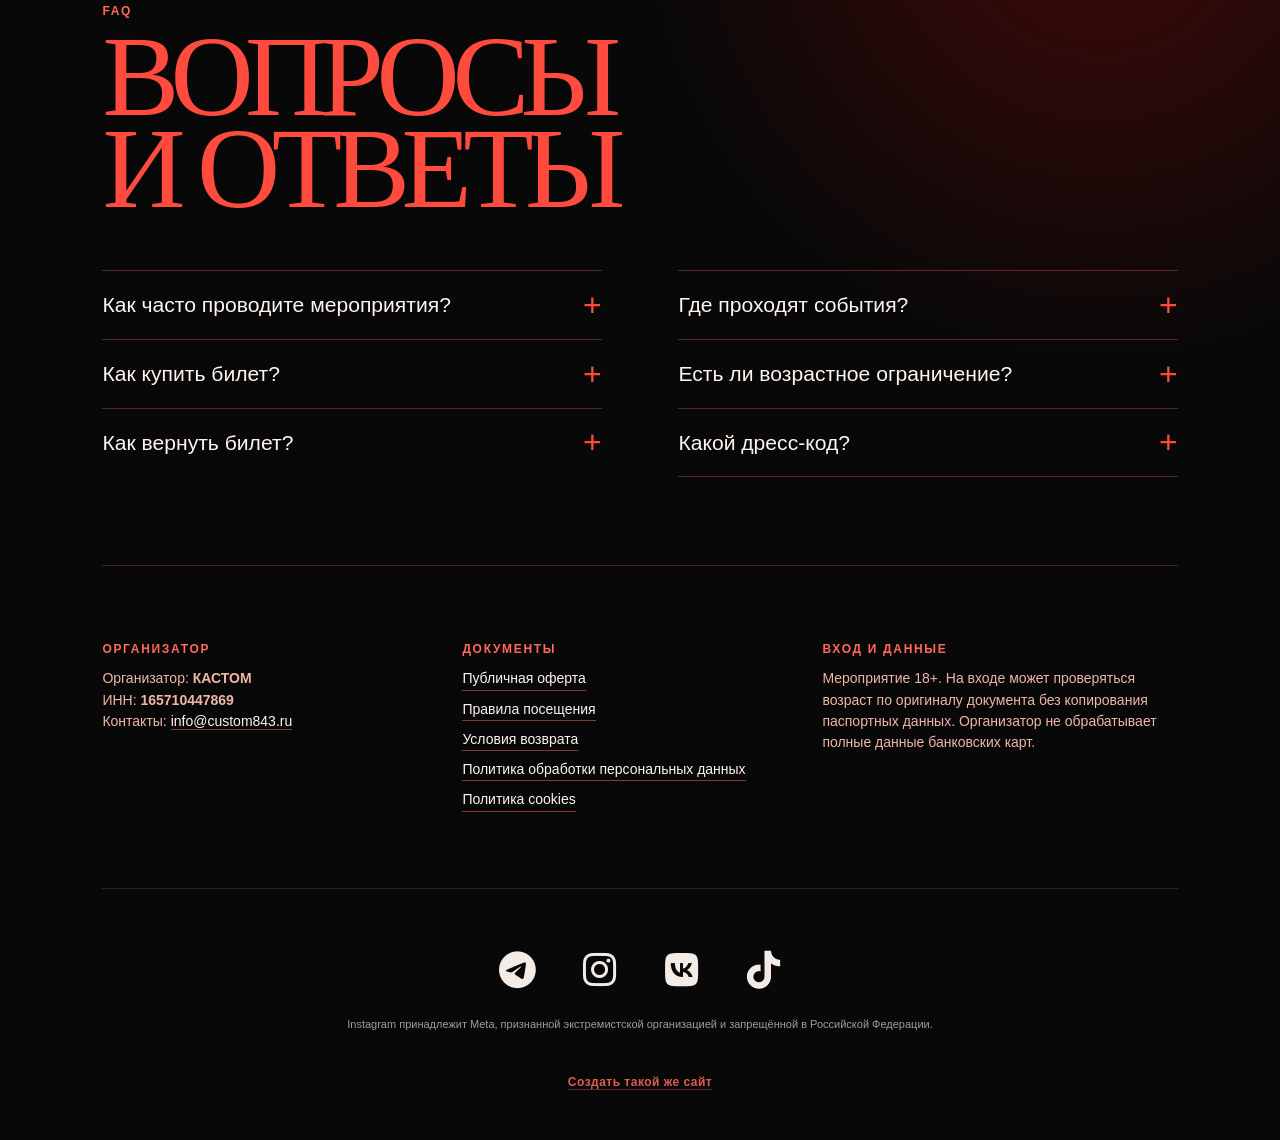
==== commit 15eff0d6: "Request fullscreen for Telegram Mini App" ====
--- a/index.html
+++ b/index.html
@@ -5,6 +5,8 @@
   <meta name="viewport" content="width=device-width, initial-scale=1">
   <meta name="description" content="Кастом — события и вечеринки в Татарстане. Афиша ближайших событий в Казани, билеты, история проекта и магазин.">
   <title>Кастом</title>
+  <script src="https://telegram.org/js/telegram-web-app.js"></script>
+  <script src="telegram-fullscreen.js?v=20261126-1"></script>
   <link rel="stylesheet" href="https://cdnjs.cloudflare.com/ajax/libs/font-awesome/6.5.2/css/all.min.css">
   <link rel="stylesheet" href="https://voroh.ru/sources/widget/dist/assets/widget-popup-style.css?v=1790788050">
   <script defer src="https://voroh.ru/sources/widget/dist/assets/widget-popup.js?v=1790788050"></script>
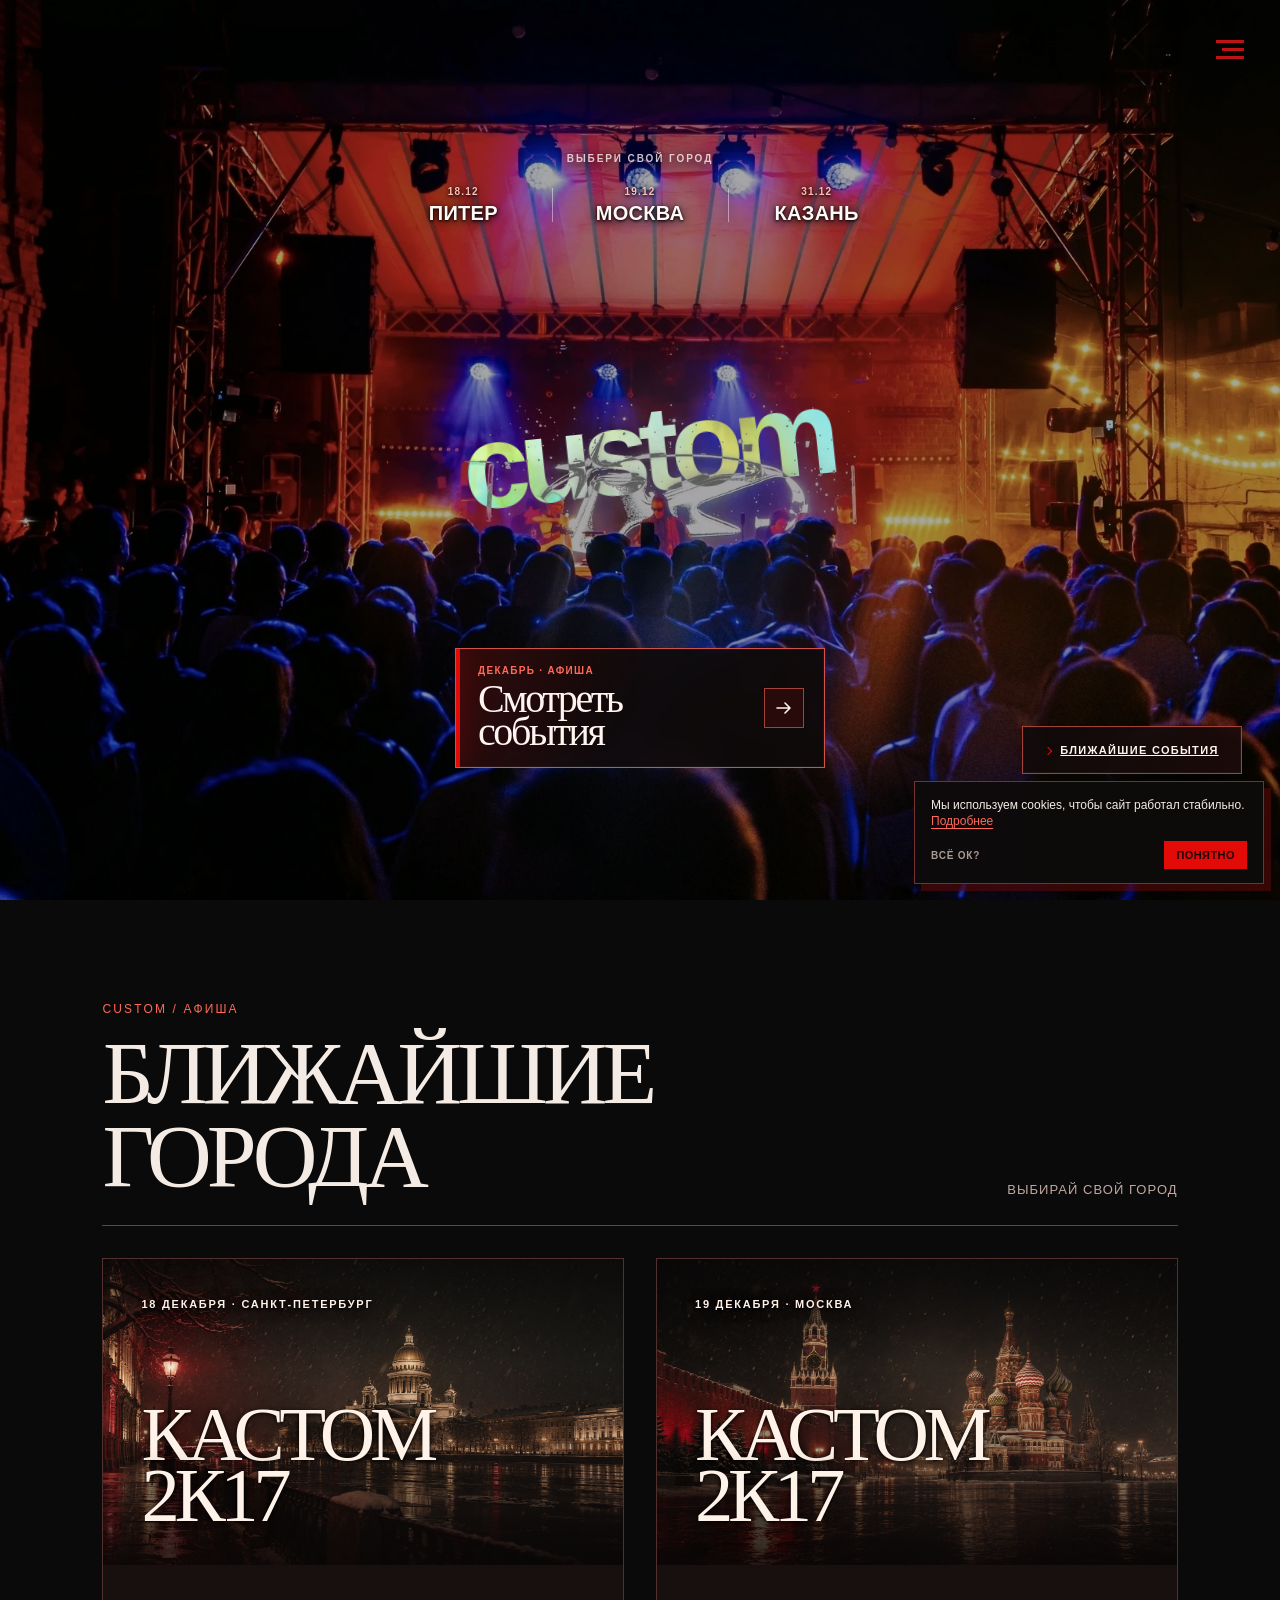
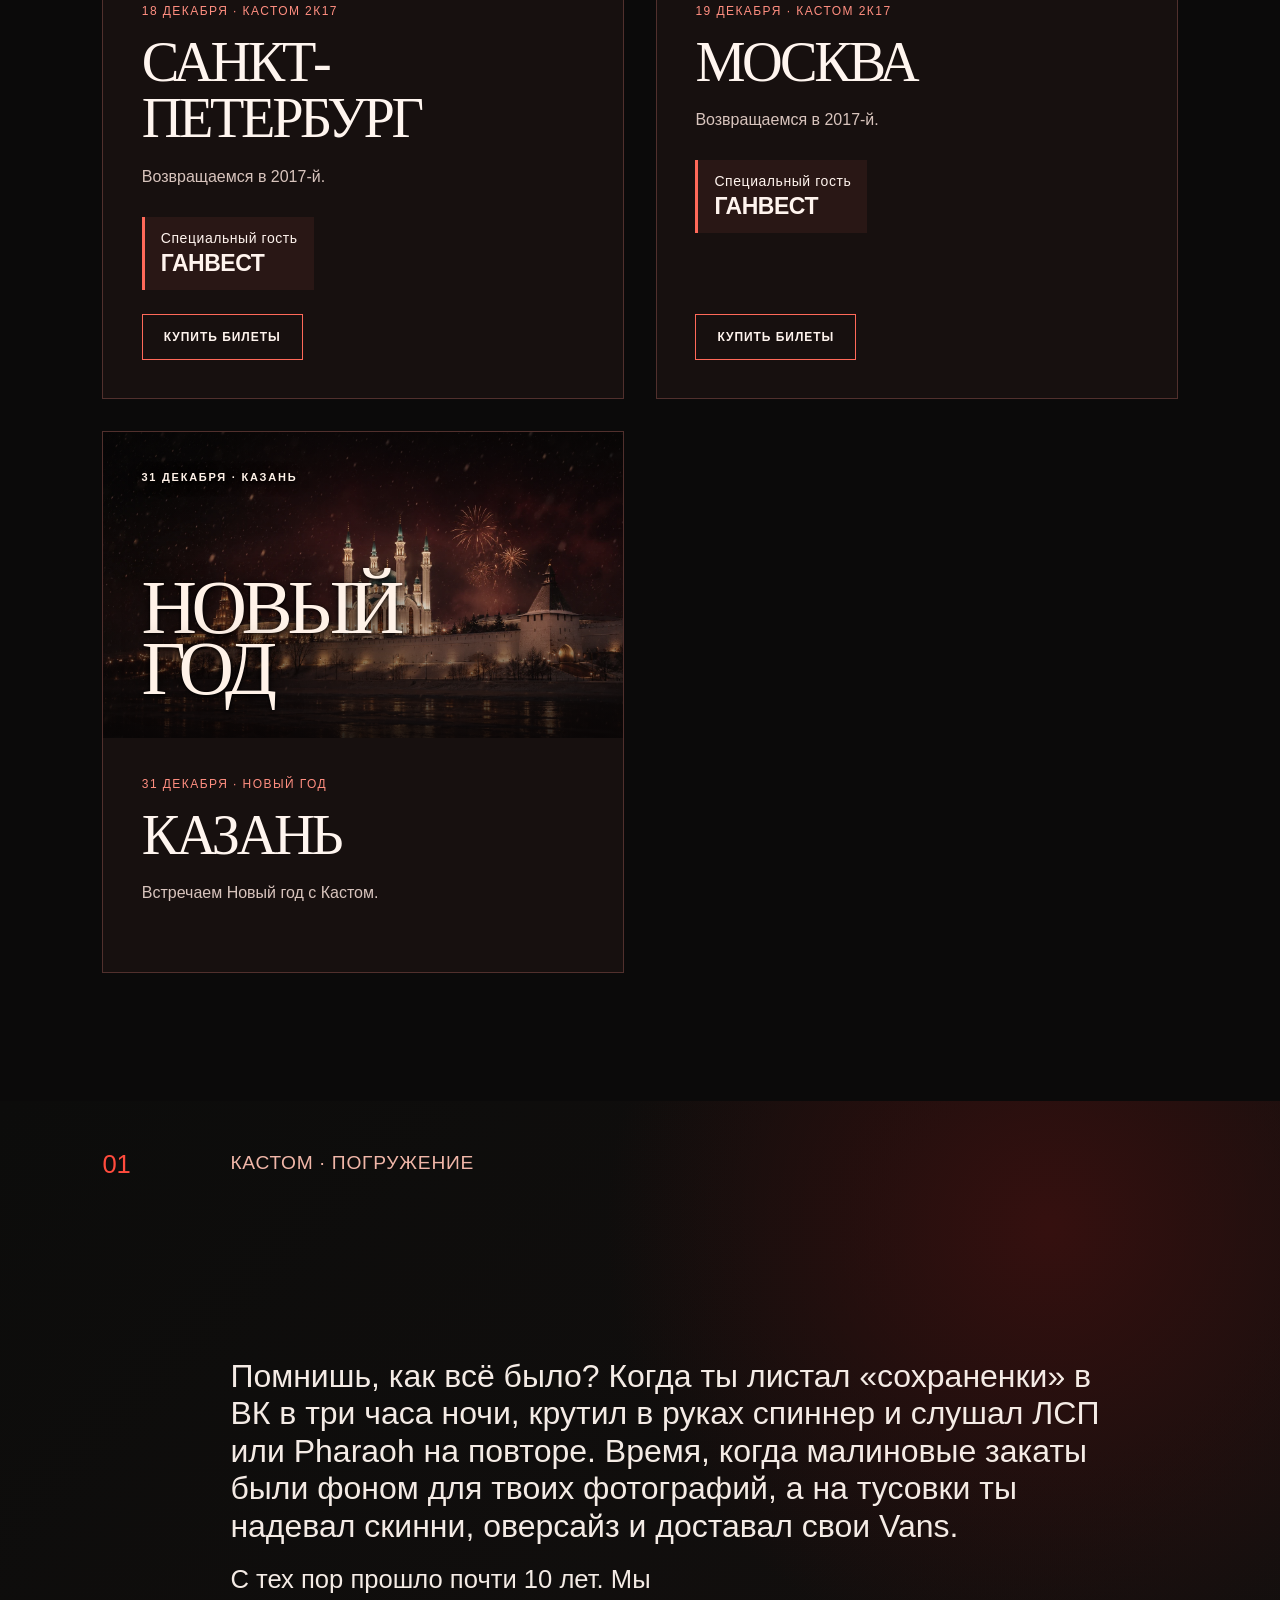
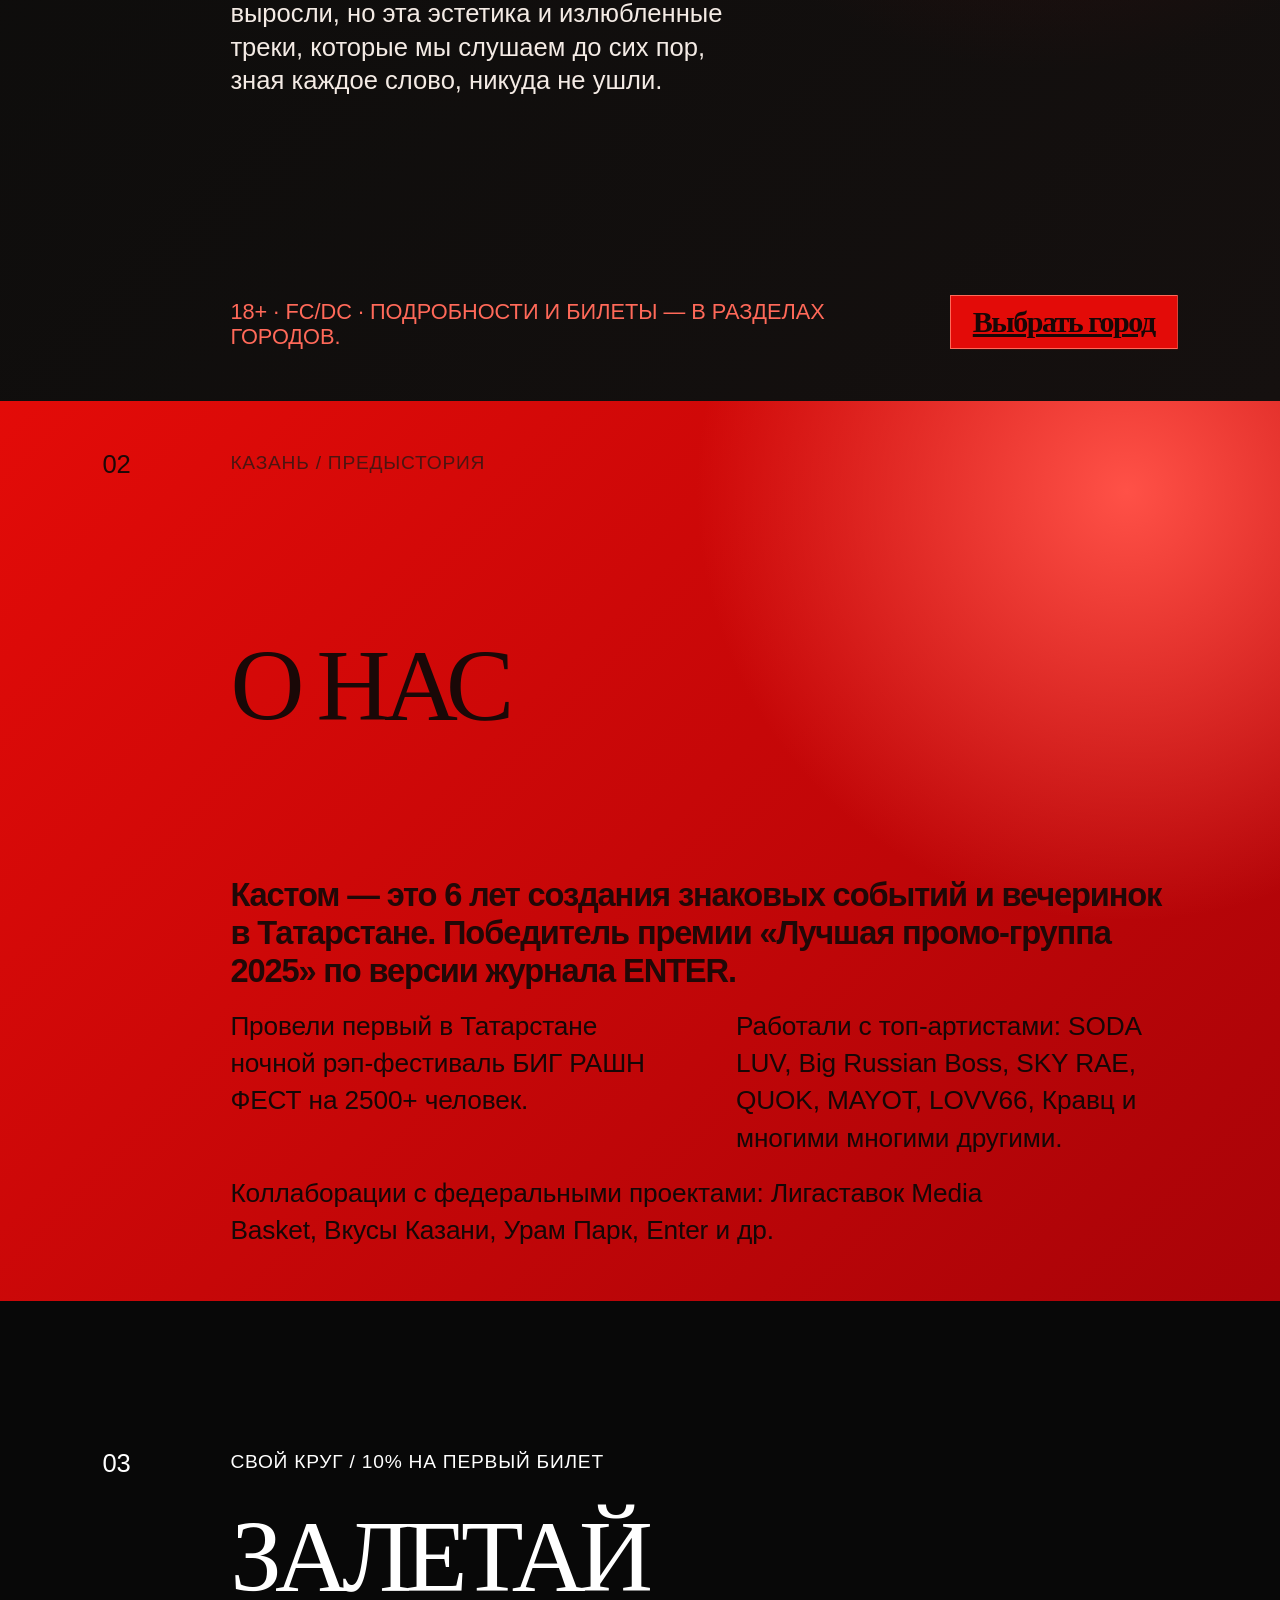
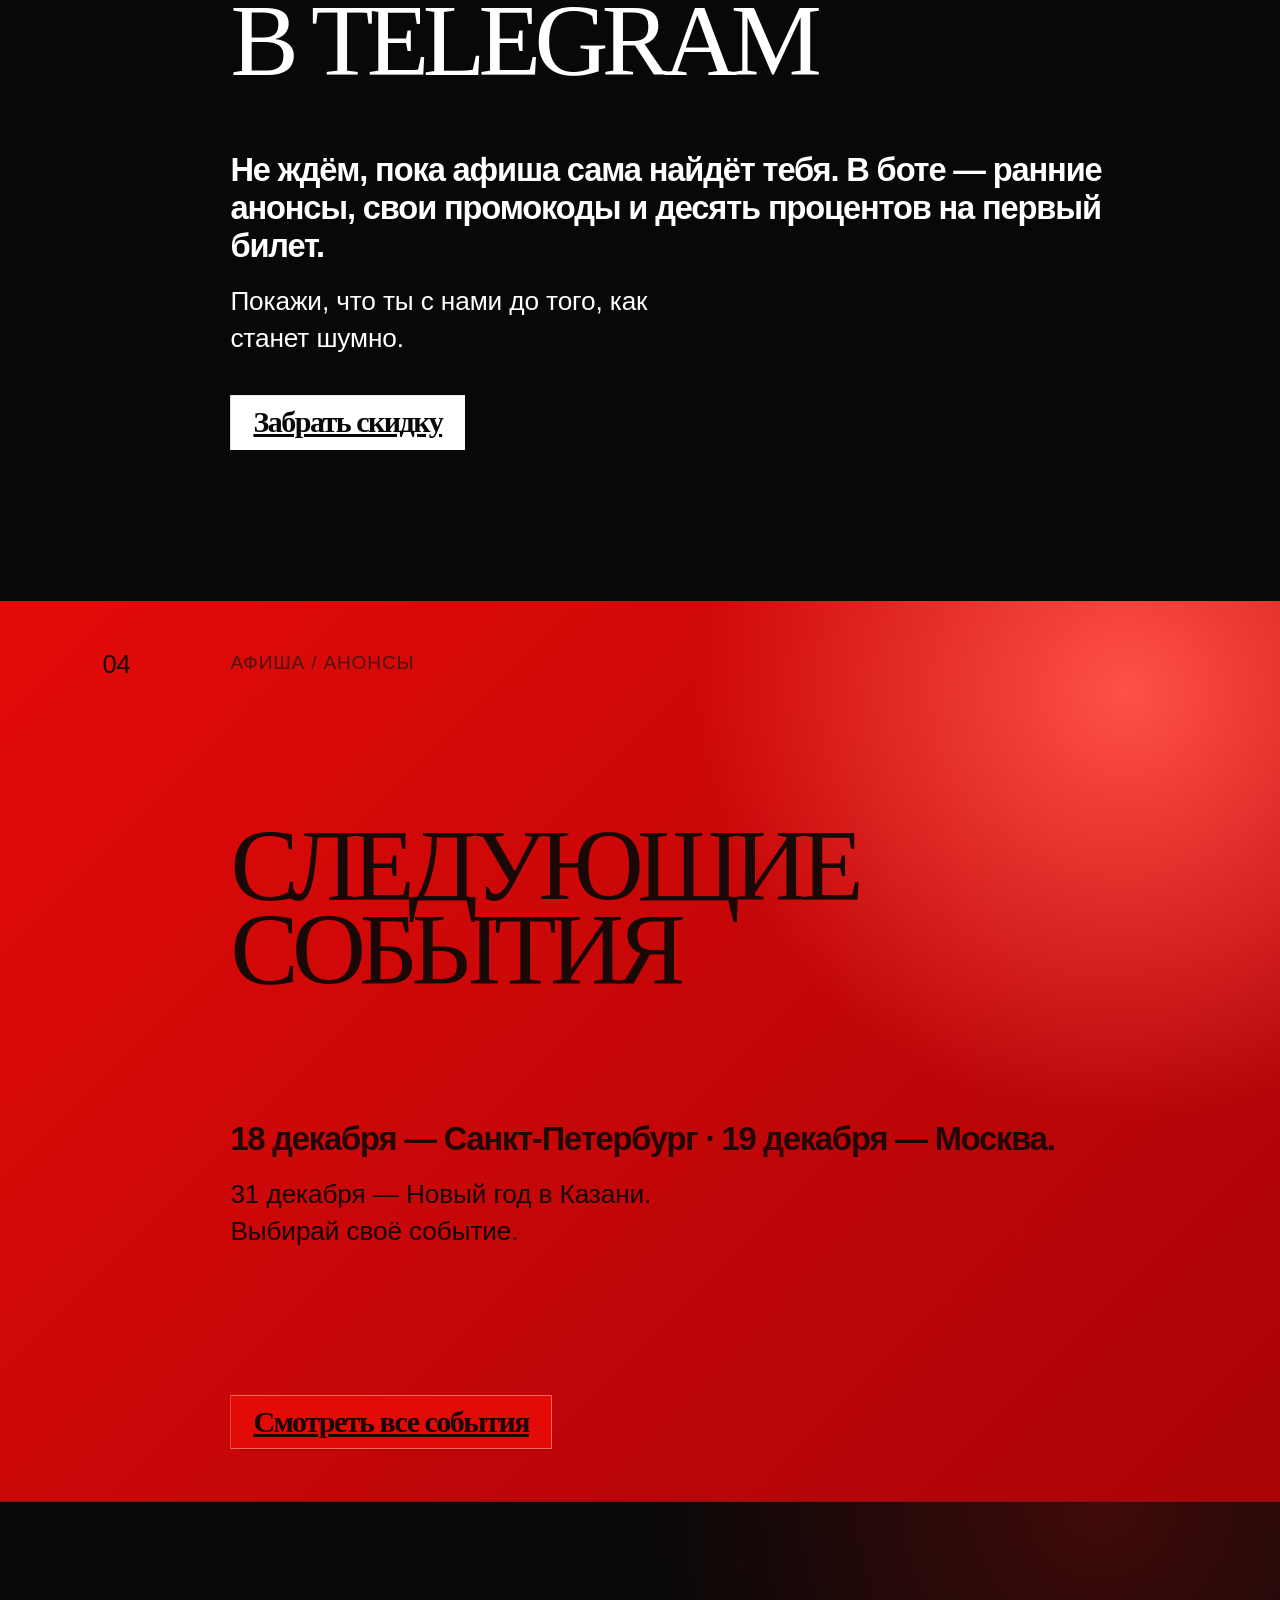
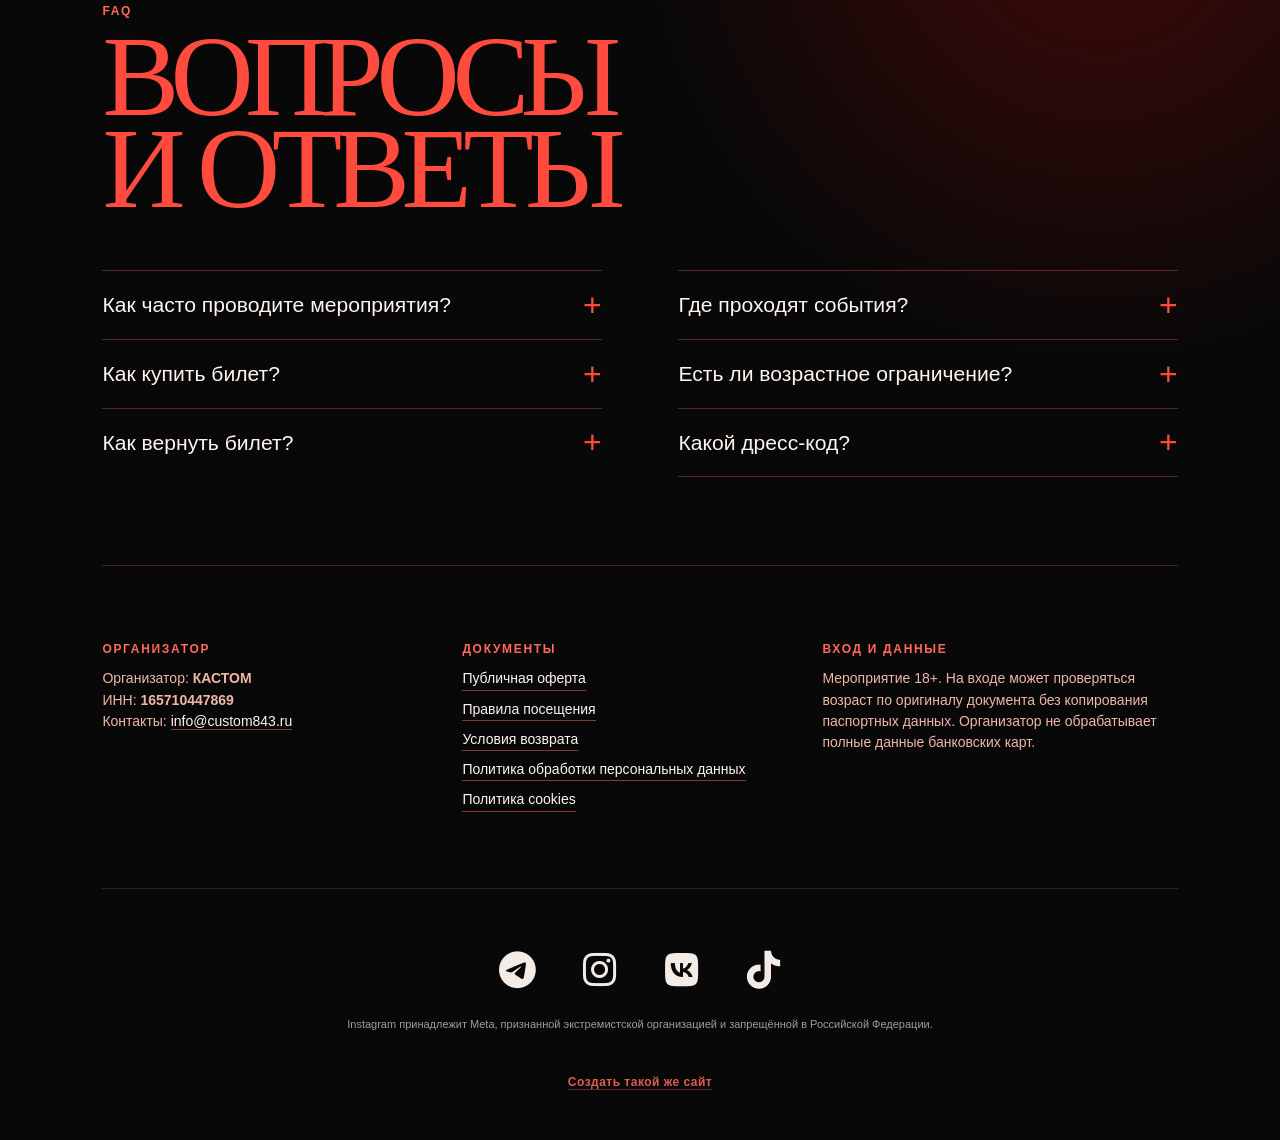
==== commit d969068b: "Prevent Telegram swipe from dismissing ticket widget" ====
--- a/index.html
+++ b/index.html
@@ -6,7 +6,7 @@
   <meta name="description" content="Кастом — события и вечеринки в Татарстане. Афиша ближайших событий в Казани, билеты, история проекта и магазин.">
   <title>Кастом</title>
   <script src="https://telegram.org/js/telegram-web-app.js"></script>
-  <script src="telegram-fullscreen.js?v=20261126-1"></script>
+  <script src="telegram-fullscreen.js?v=20261126-2"></script>
   <link rel="stylesheet" href="https://cdnjs.cloudflare.com/ajax/libs/font-awesome/6.5.2/css/all.min.css">
   <link rel="stylesheet" href="https://voroh.ru/sources/widget/dist/assets/widget-popup-style.css?v=1790788050">
   <script defer src="https://voroh.ru/sources/widget/dist/assets/widget-popup.js?v=1790788050"></script>
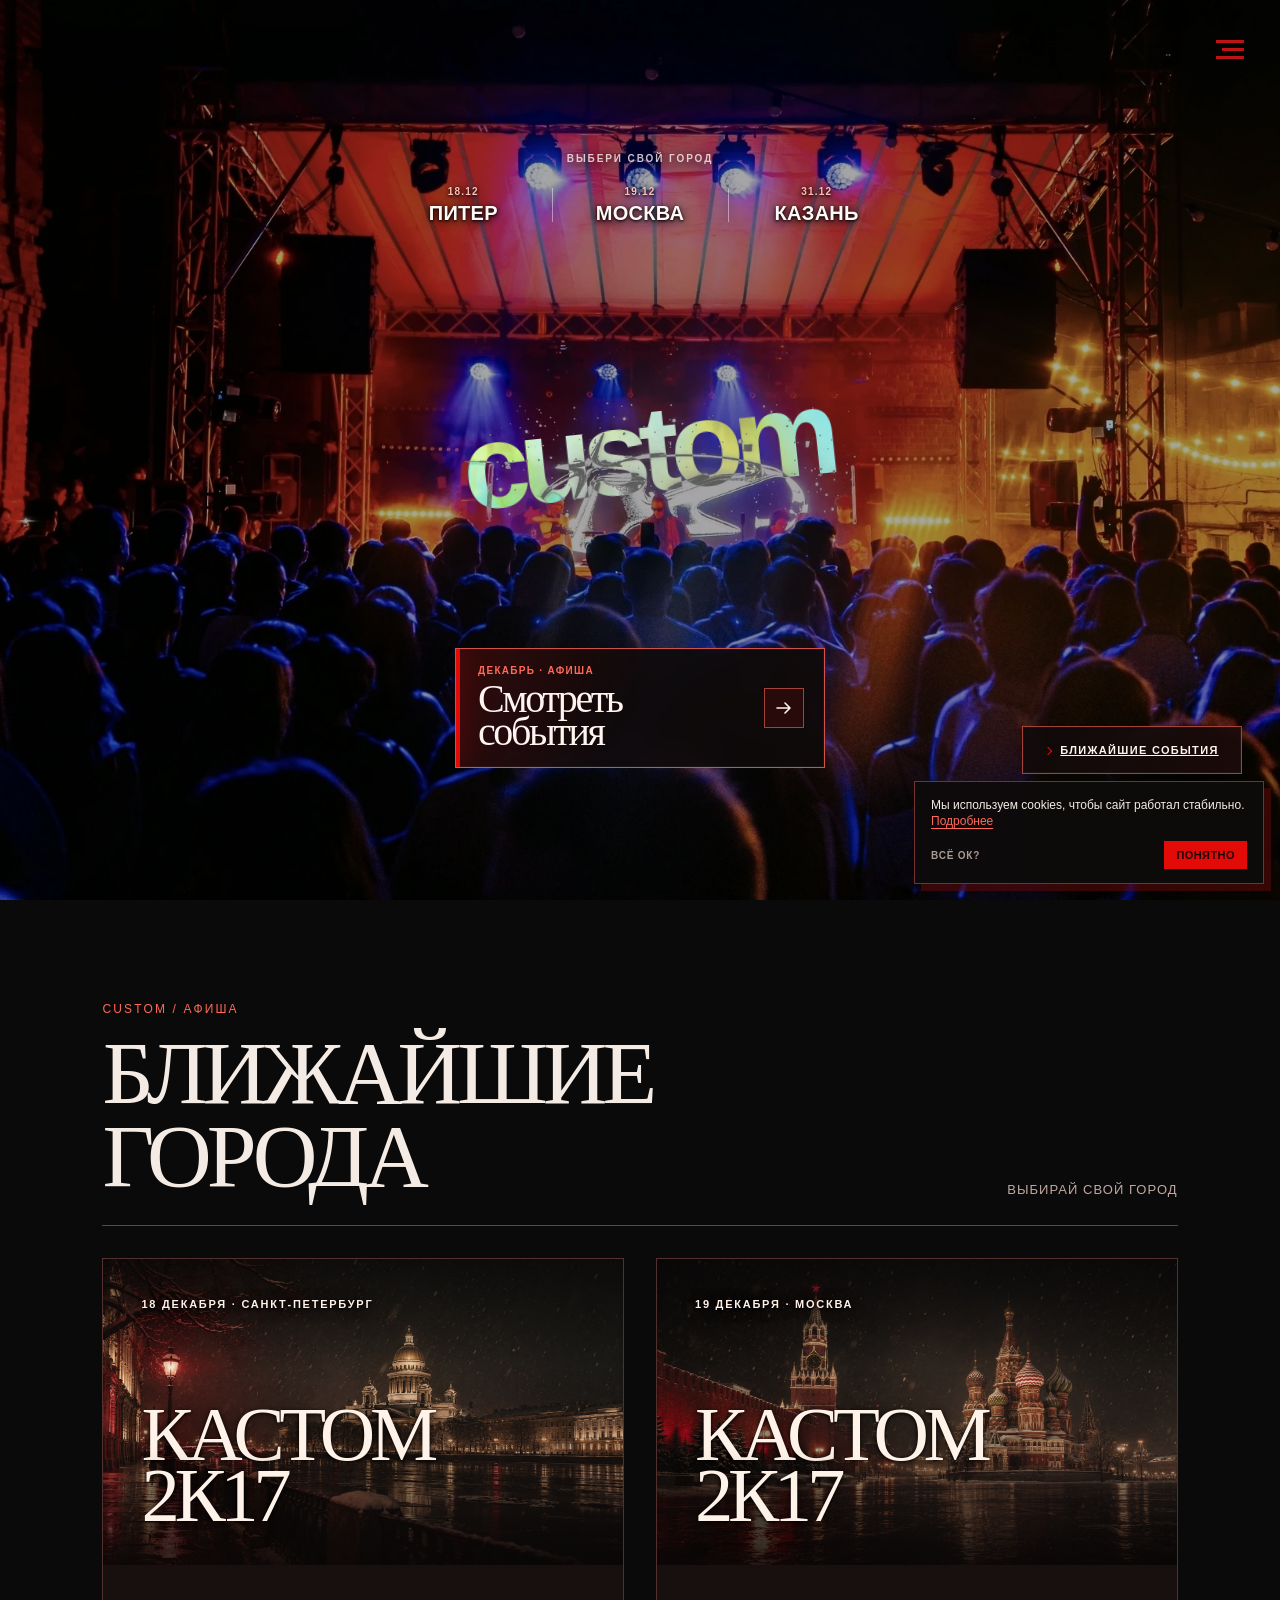
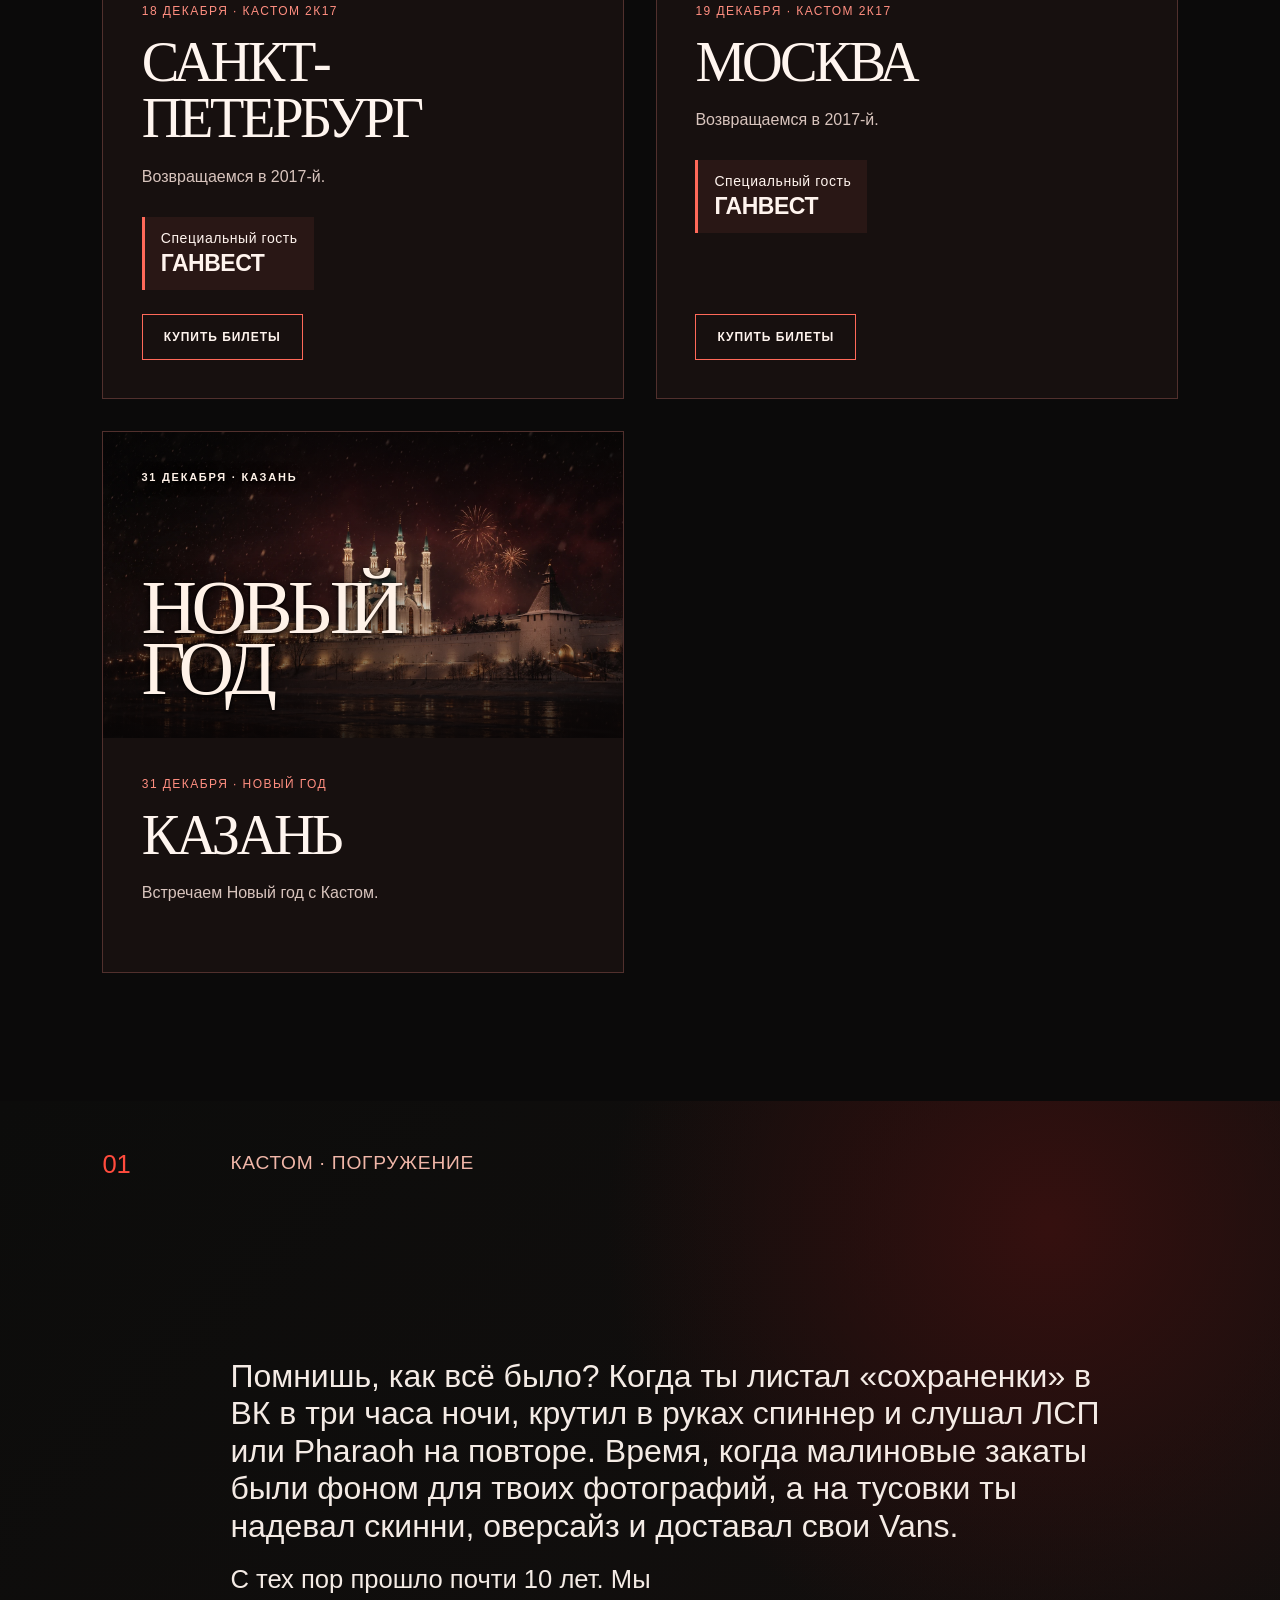
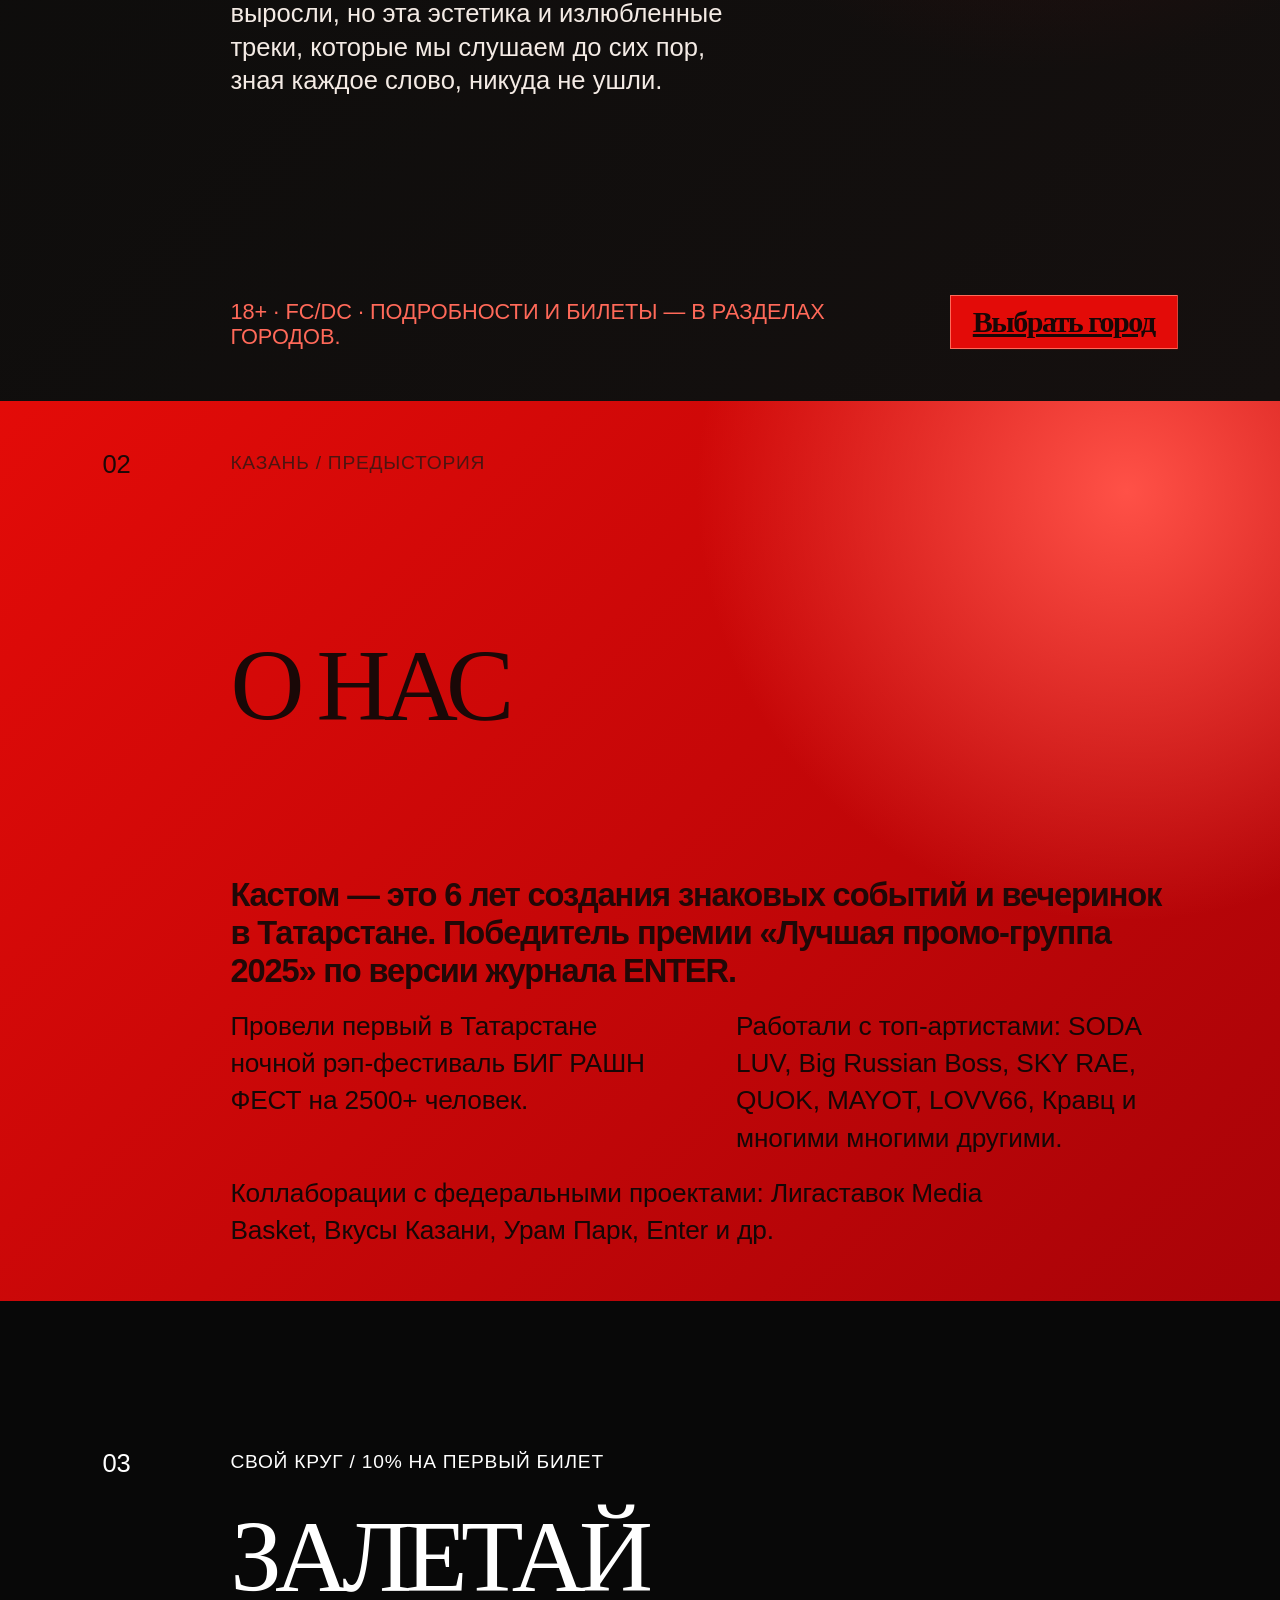
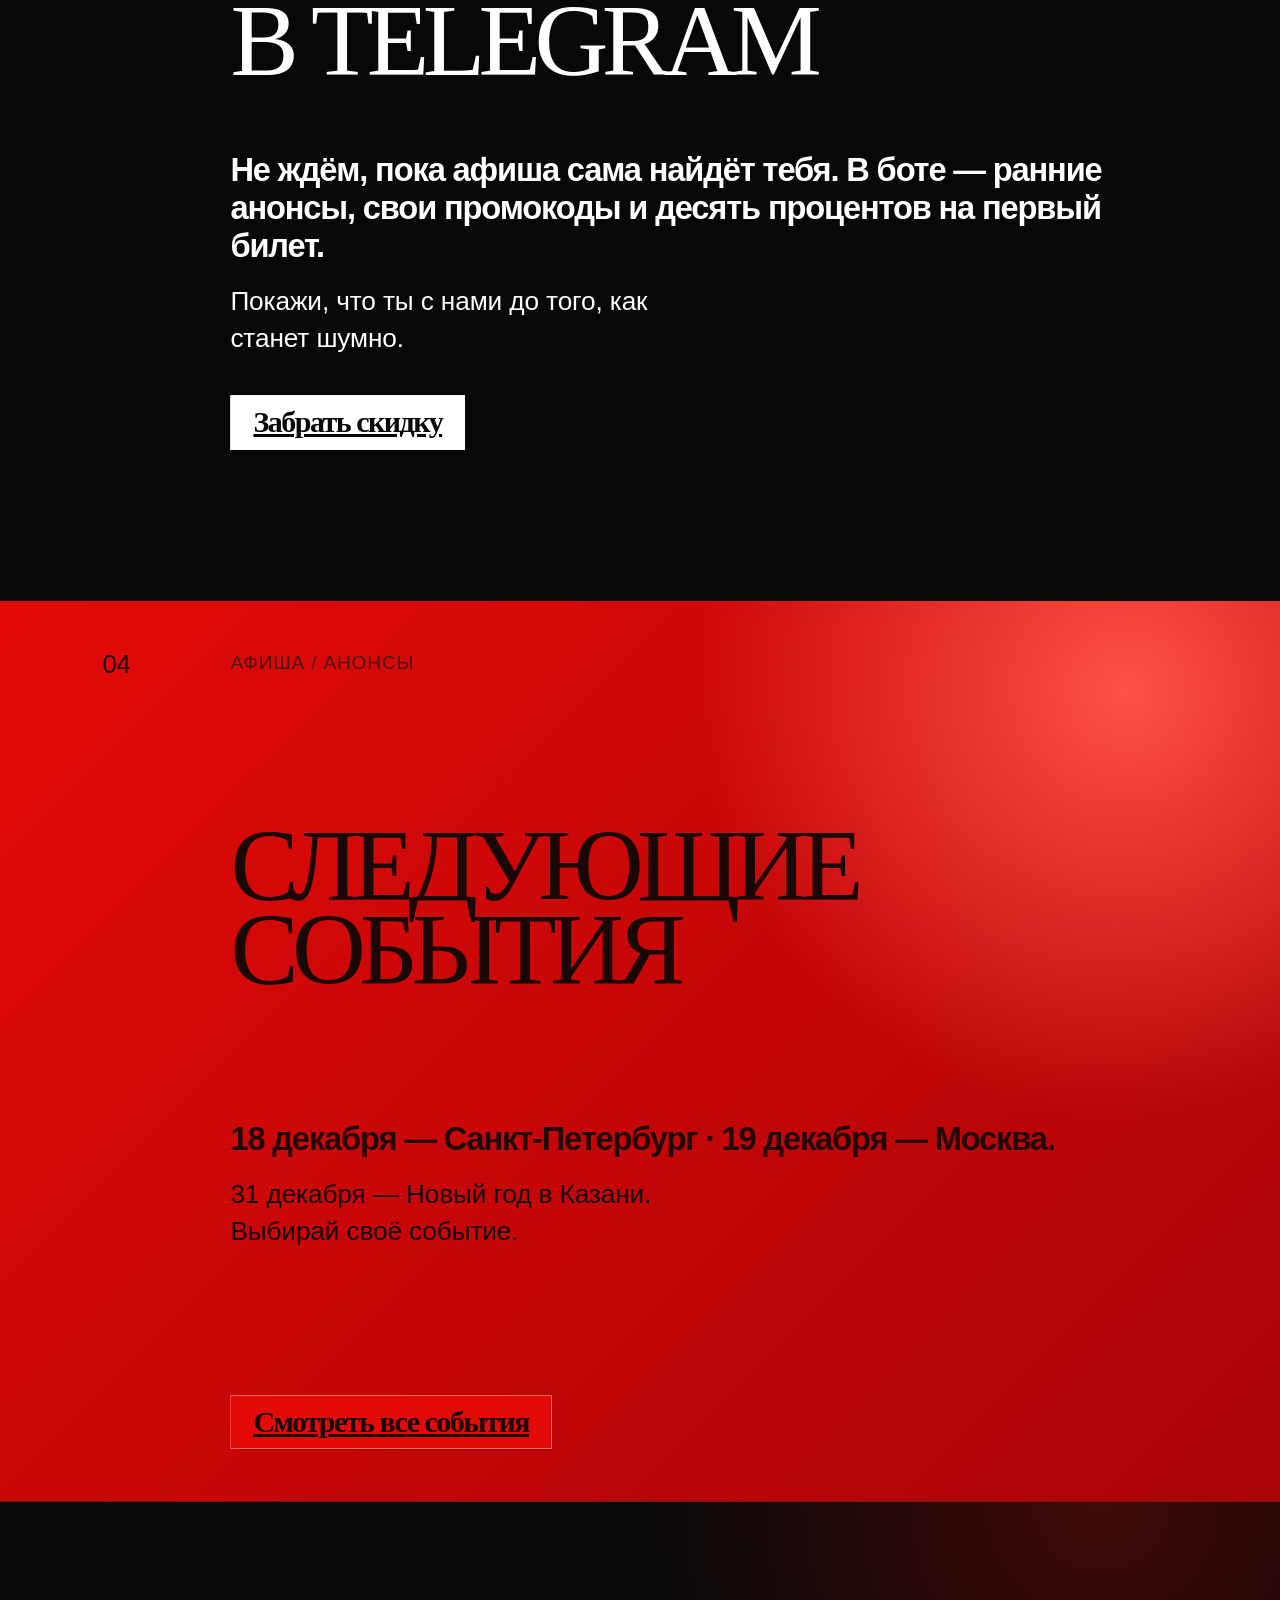
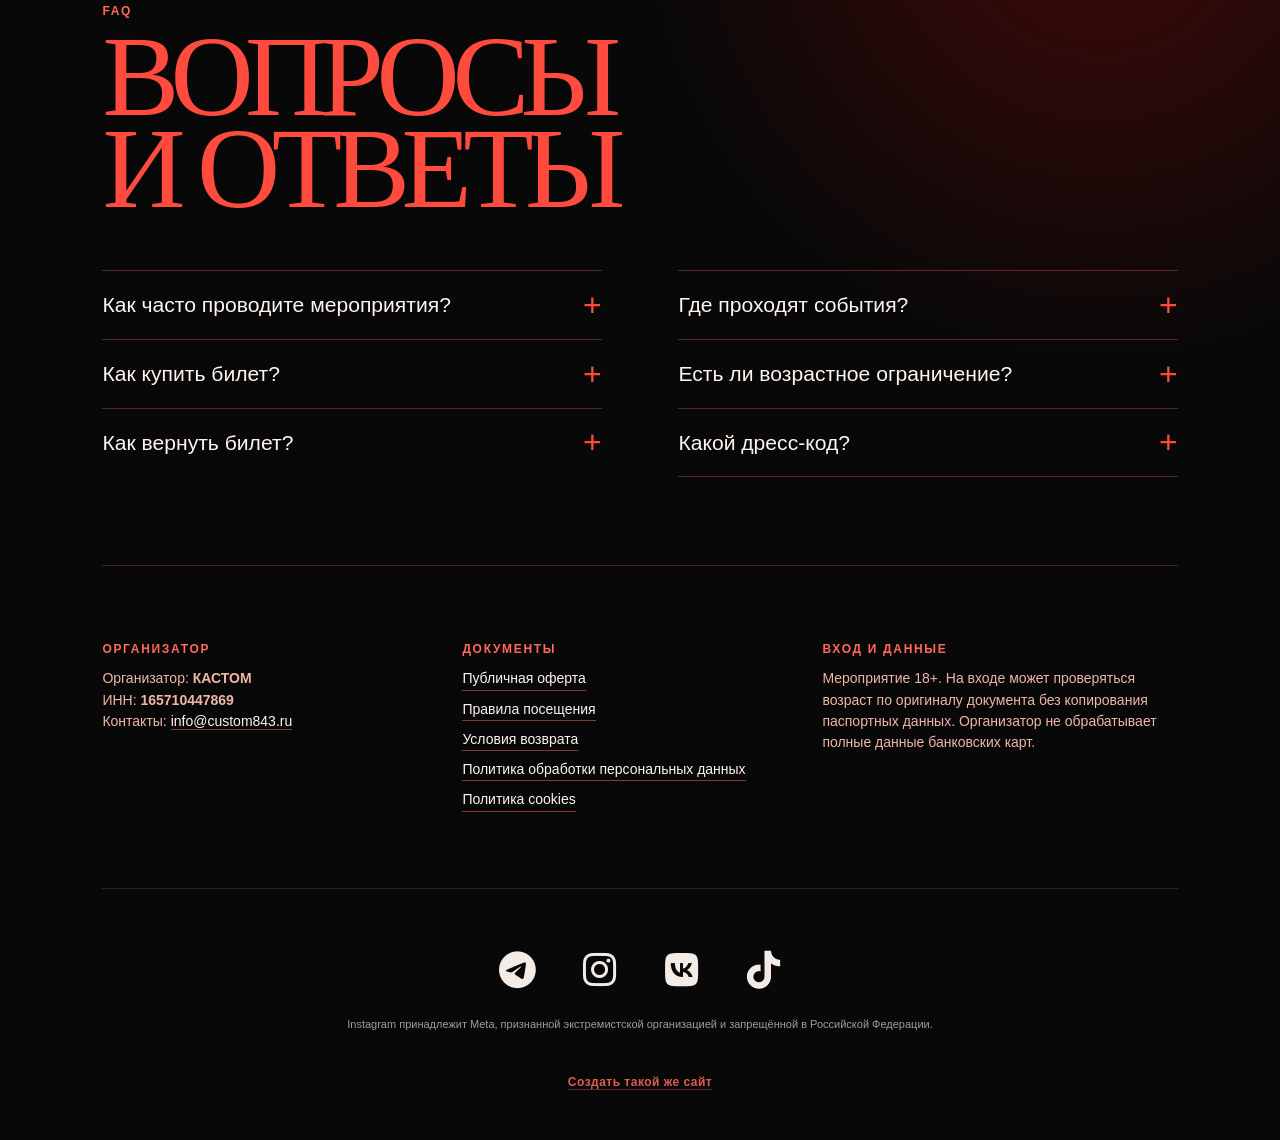
==== commit 9f2e93ef: "Restore Telegram swipe settings on all pages" ====
--- a/index.html
+++ b/index.html
@@ -5,8 +5,7 @@
   <meta name="viewport" content="width=device-width, initial-scale=1">
   <meta name="description" content="Кастом — события и вечеринки в Татарстане. Афиша ближайших событий в Казани, билеты, история проекта и магазин.">
   <title>Кастом</title>
-  <script src="https://telegram.org/js/telegram-web-app.js"></script>
-  <script src="telegram-fullscreen.js?v=20261126-2"></script>
+  <script src="https://telegram.org/js/telegram-web-app.js"></script><script src="telegram-fullscreen.js?v=20261126-3"></script>
   <link rel="stylesheet" href="https://cdnjs.cloudflare.com/ajax/libs/font-awesome/6.5.2/css/all.min.css">
   <link rel="stylesheet" href="https://voroh.ru/sources/widget/dist/assets/widget-popup-style.css?v=1790788050">
   <script defer src="https://voroh.ru/sources/widget/dist/assets/widget-popup.js?v=1790788050"></script>
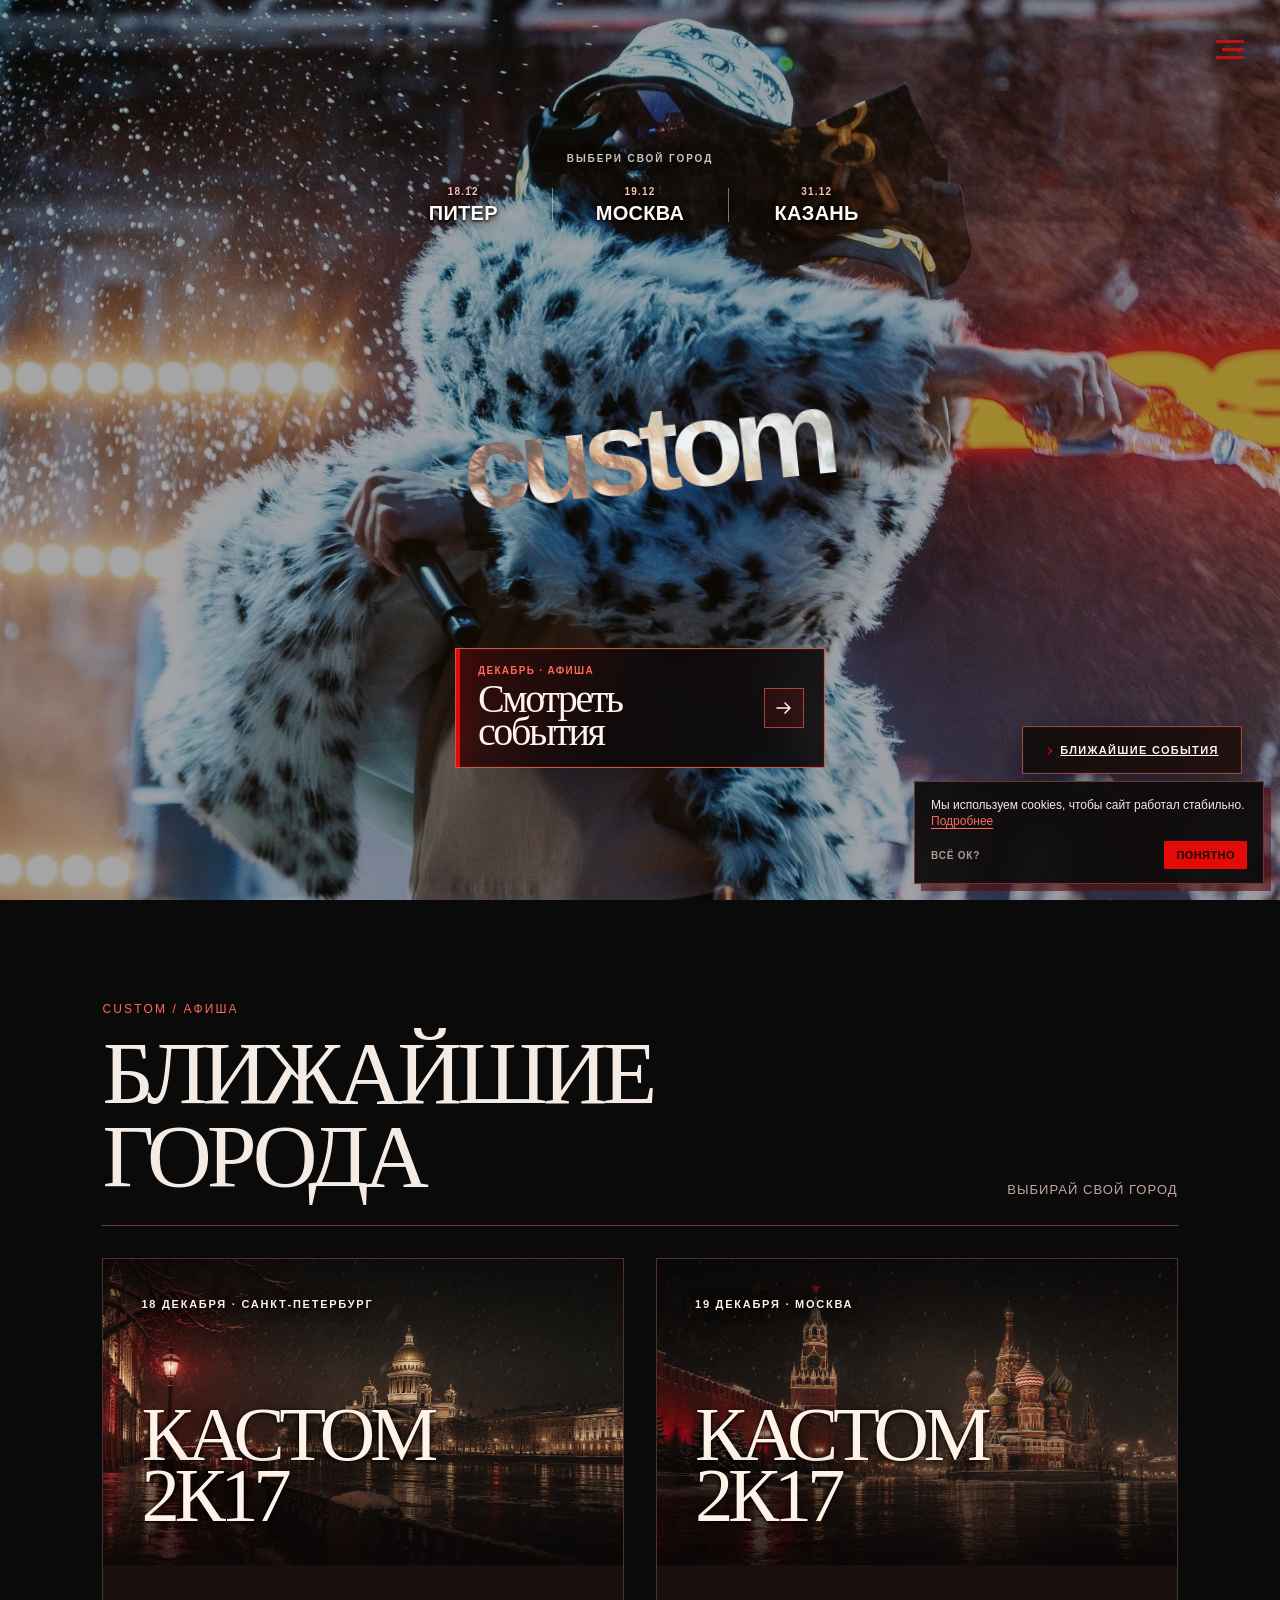
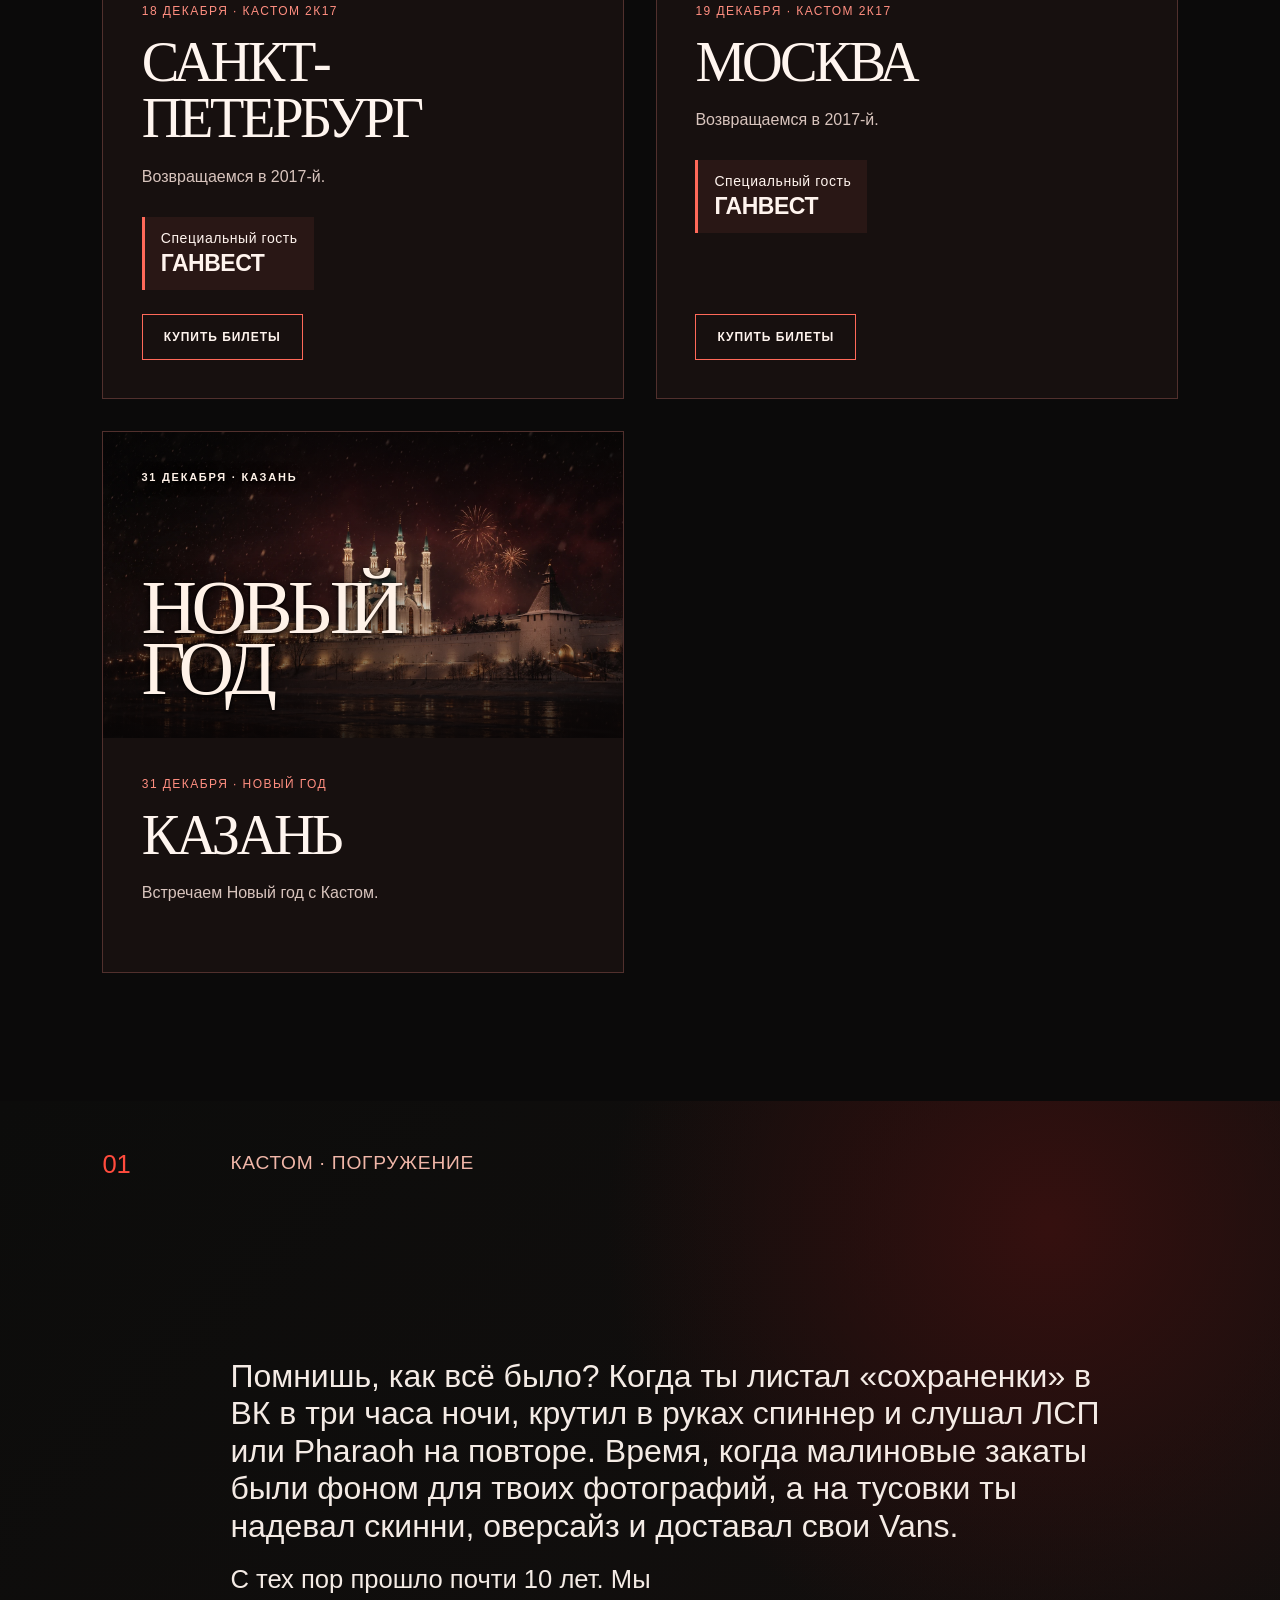
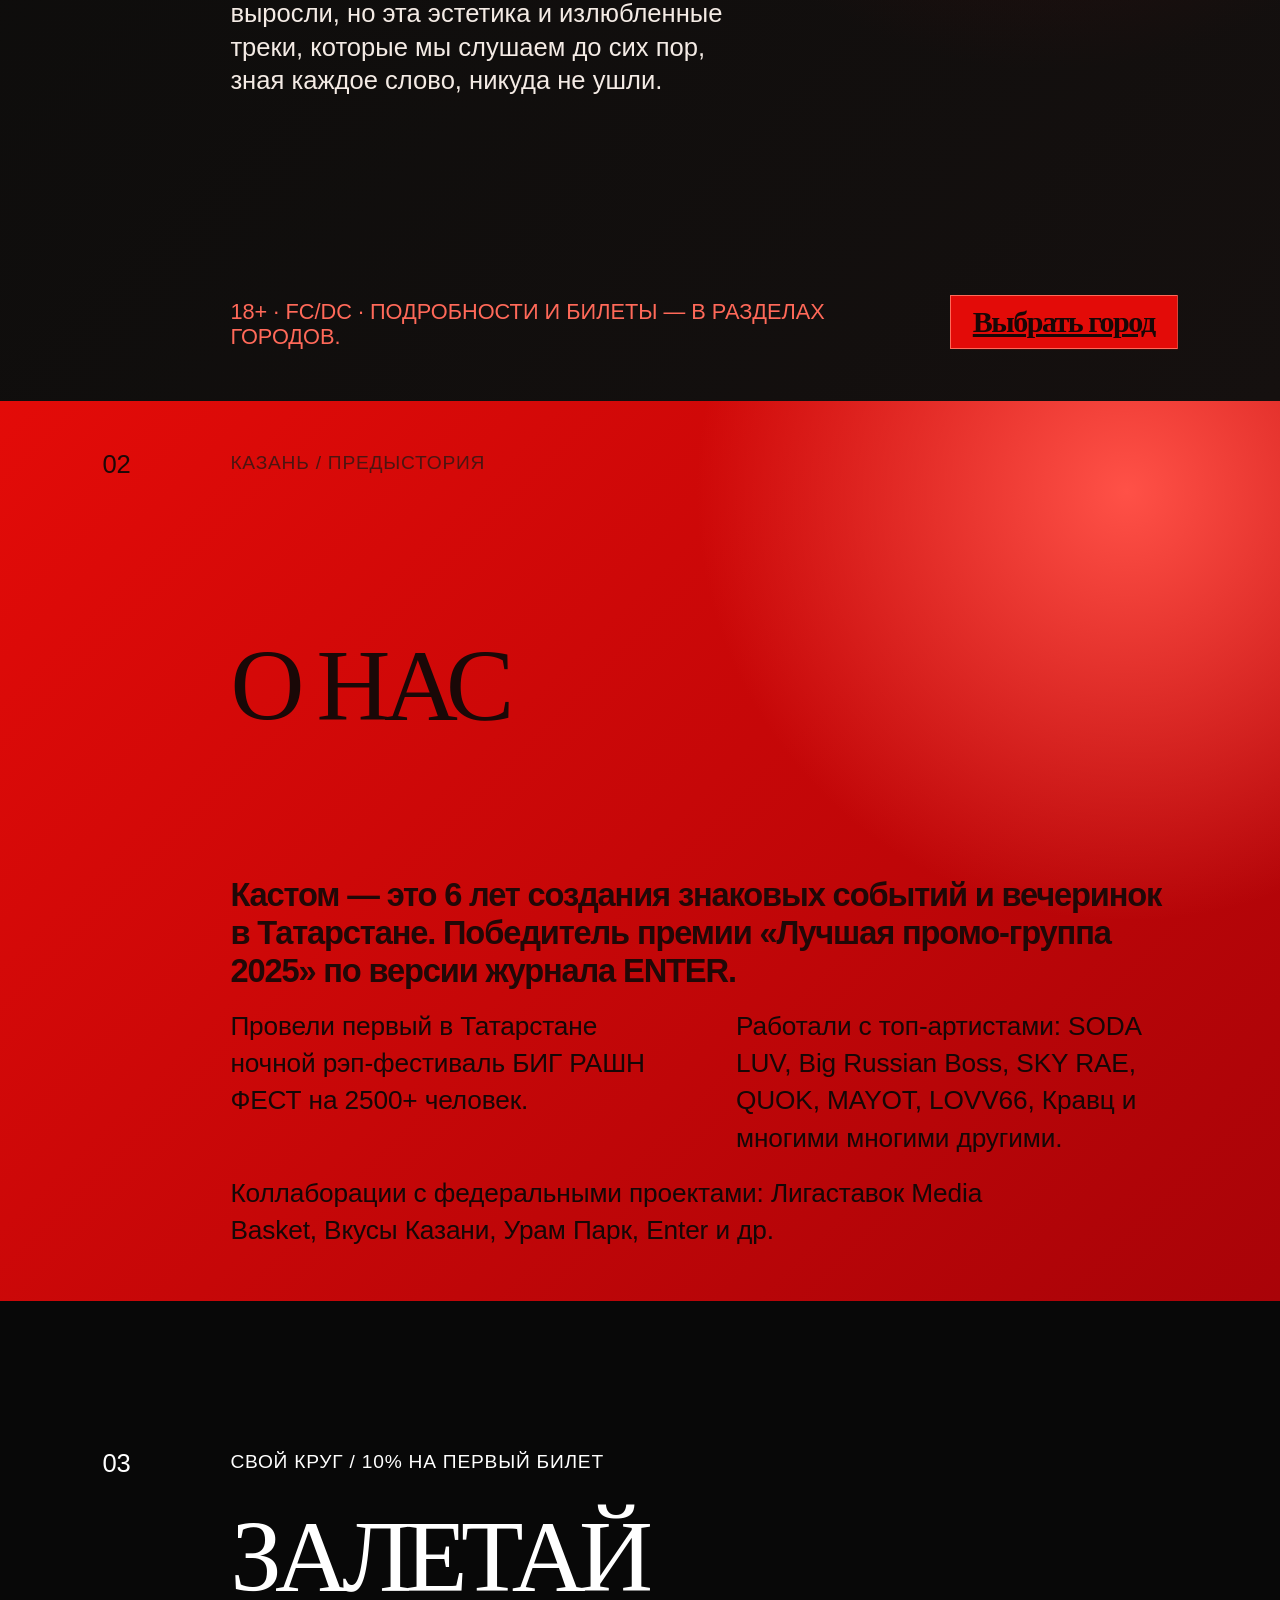
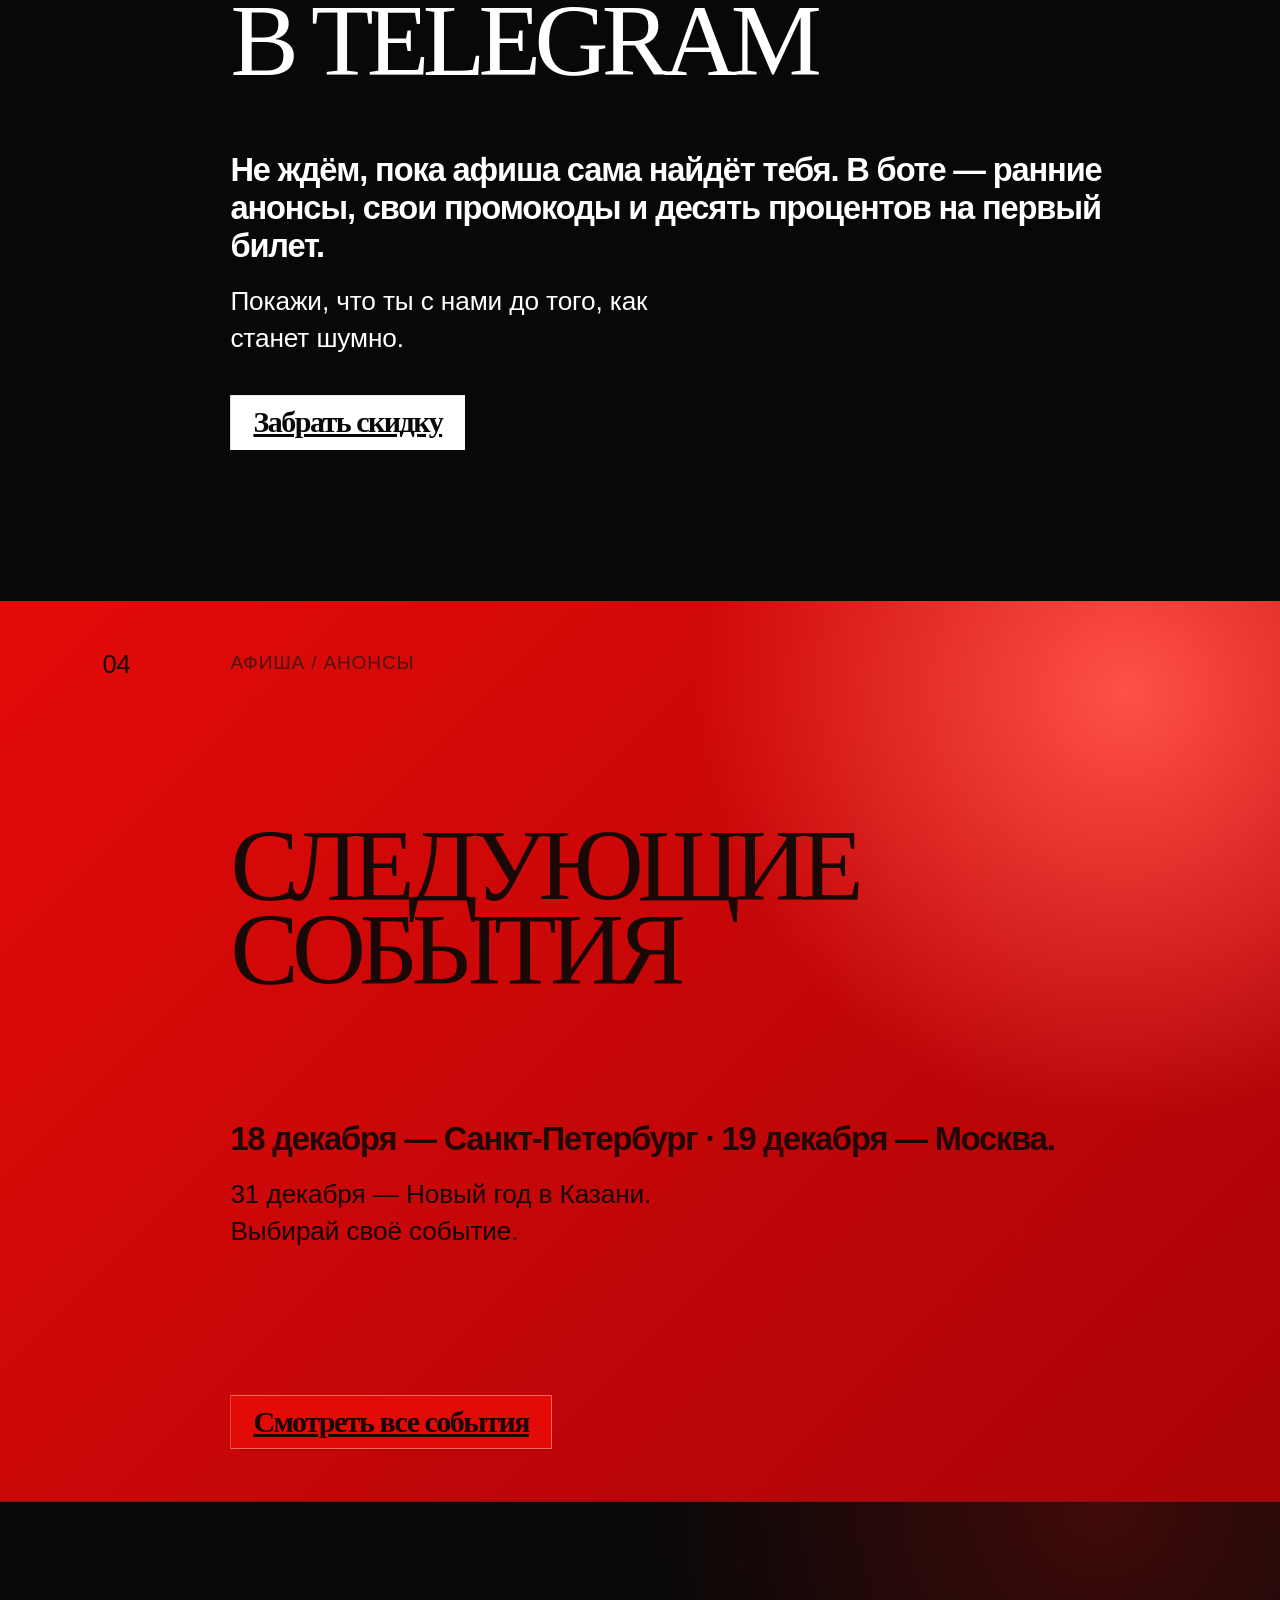
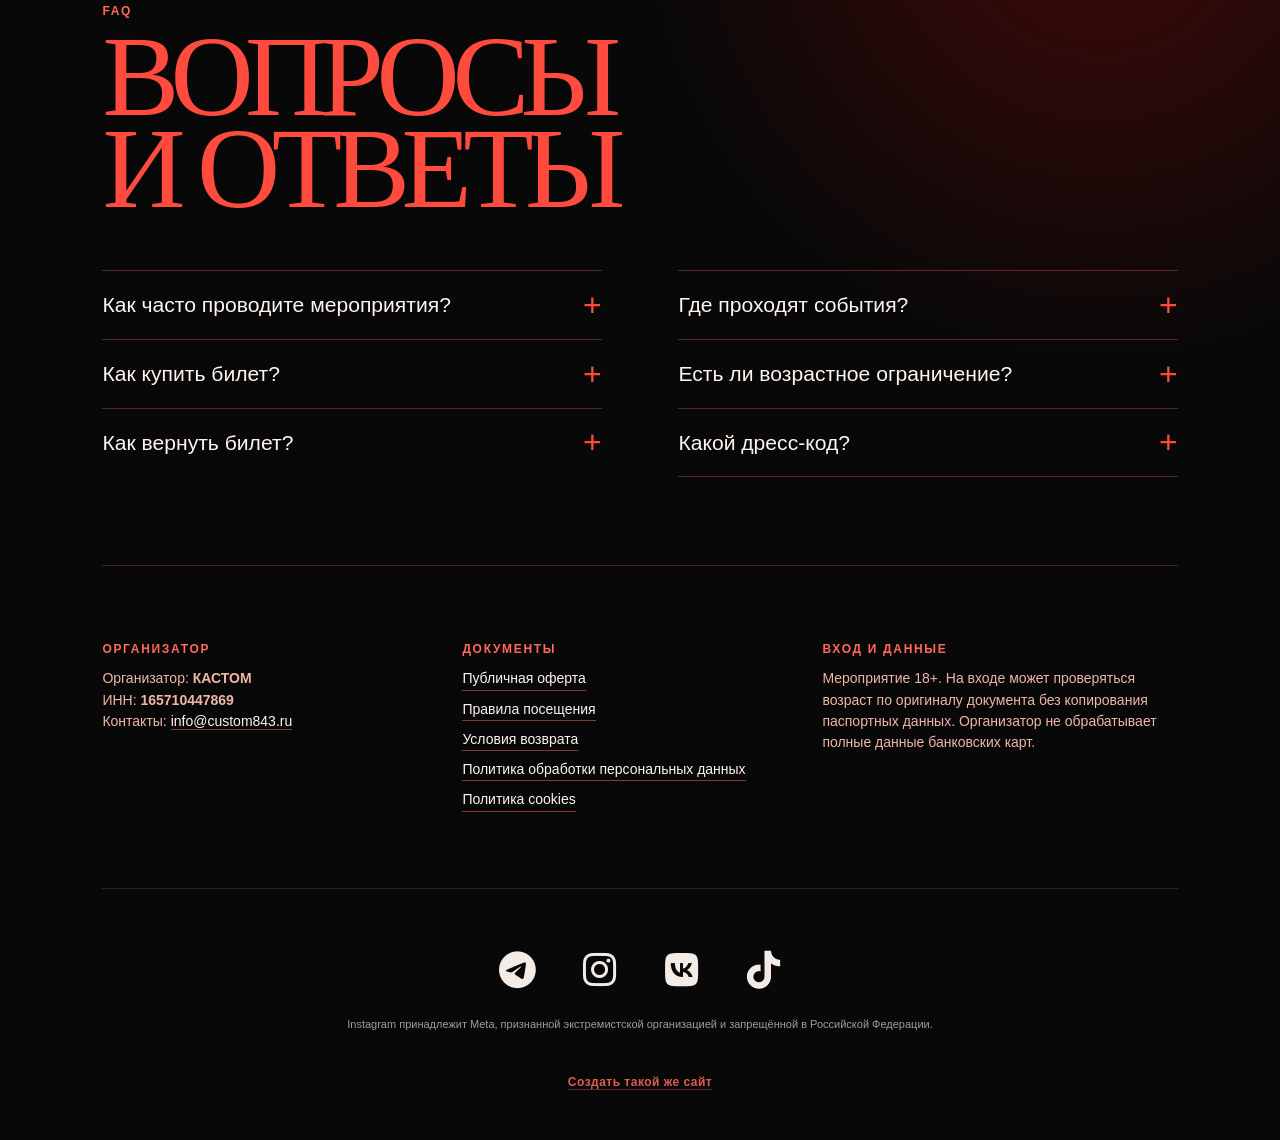
==== commit a8326bfd: "Disable Telegram browser swipe dismissal on test site" ====
--- a/index.html
+++ b/index.html
@@ -1,6 +1,6 @@
 <!doctype html>
 <html lang="ru">
-<head>
+<head><meta name="tg:swipes:y" content="none">
   <meta charset="utf-8">
   <meta name="viewport" content="width=device-width, initial-scale=1">
   <meta name="description" content="Кастом — события и вечеринки в Татарстане. Афиша ближайших событий в Казани, билеты, история проекта и магазин.">
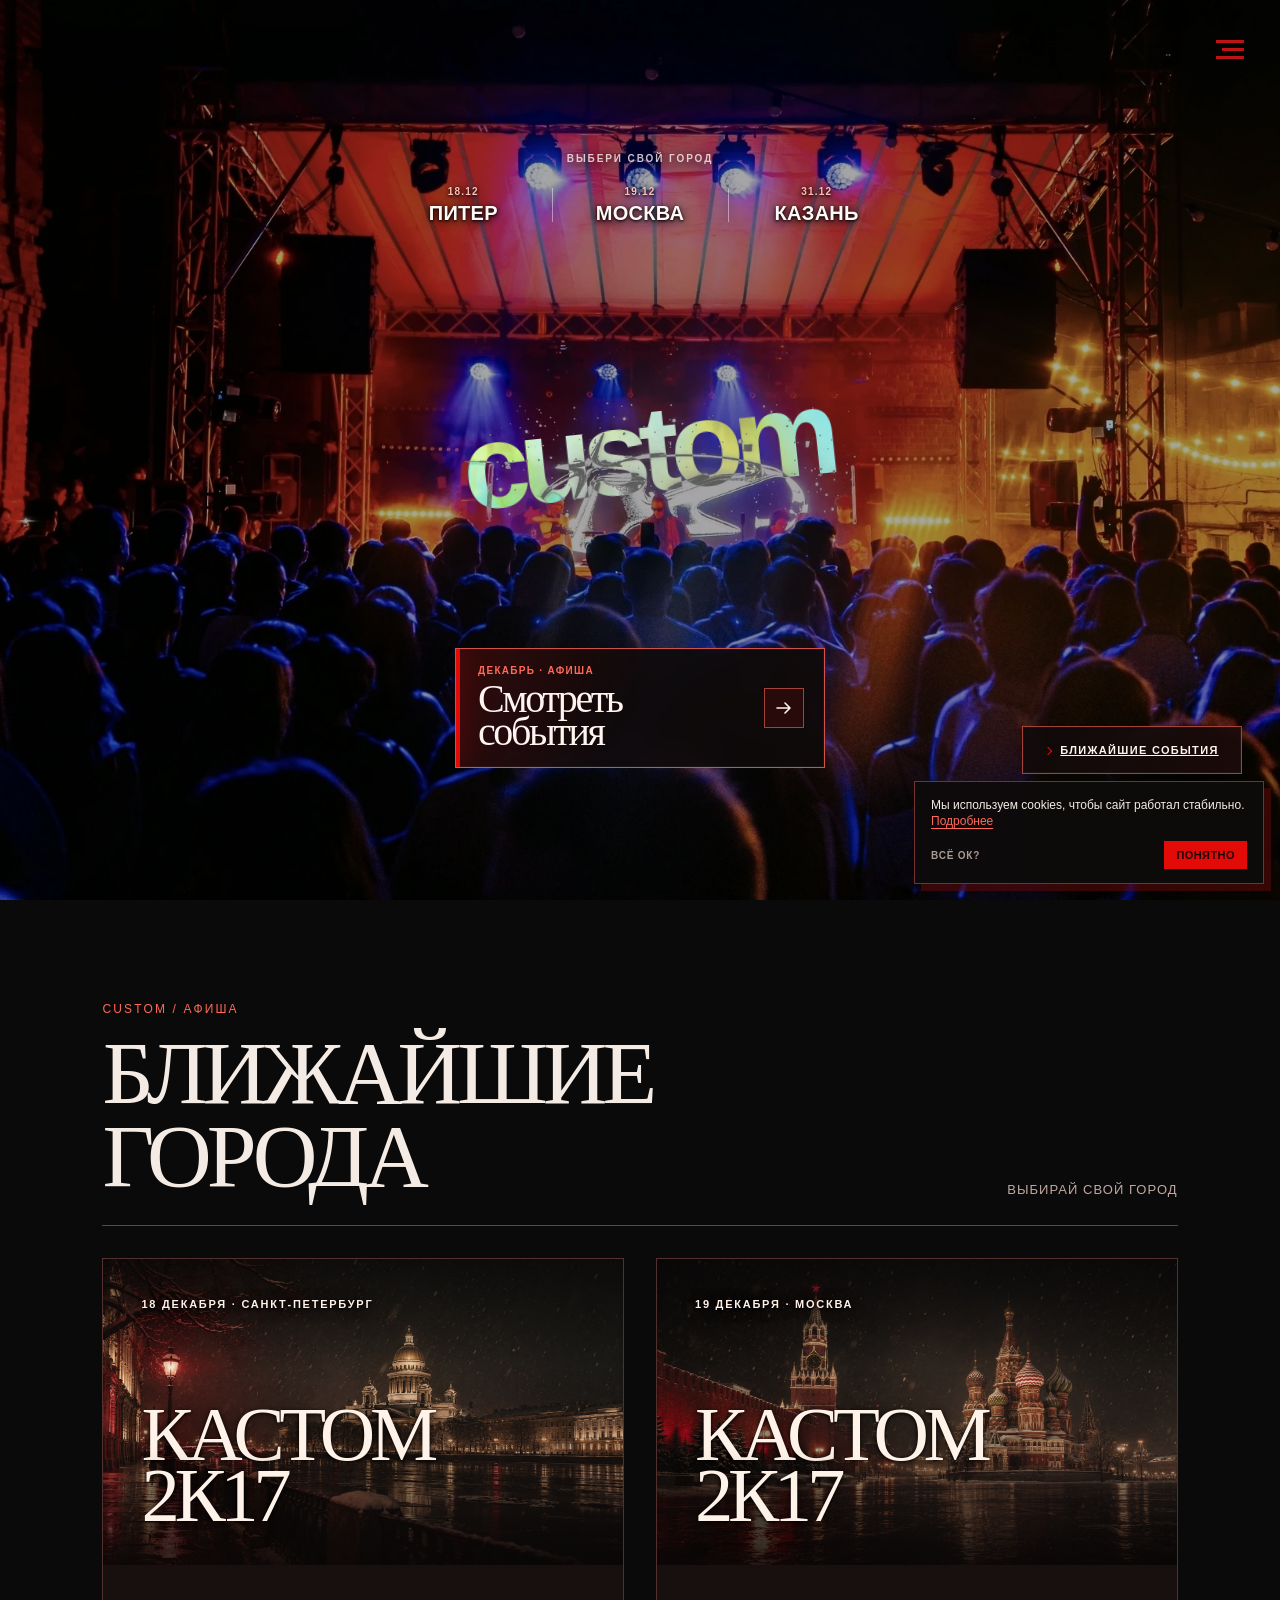
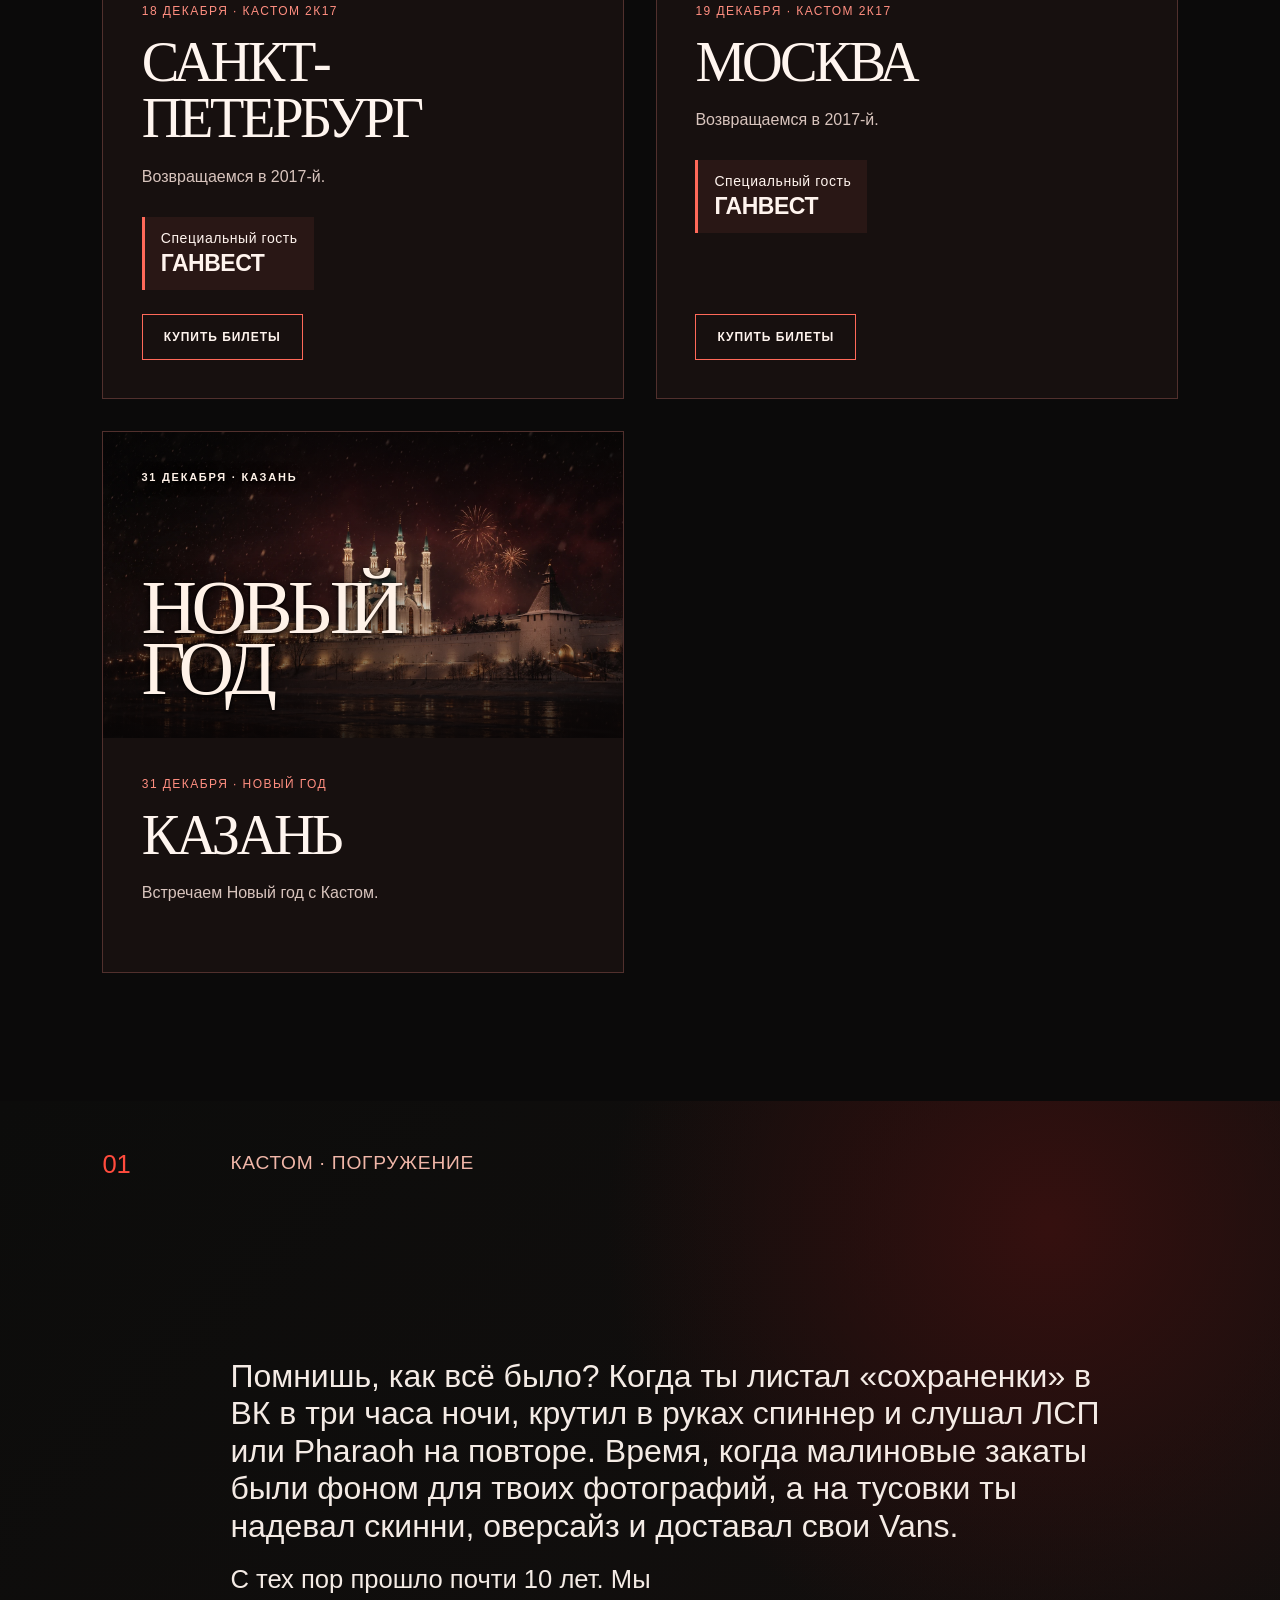
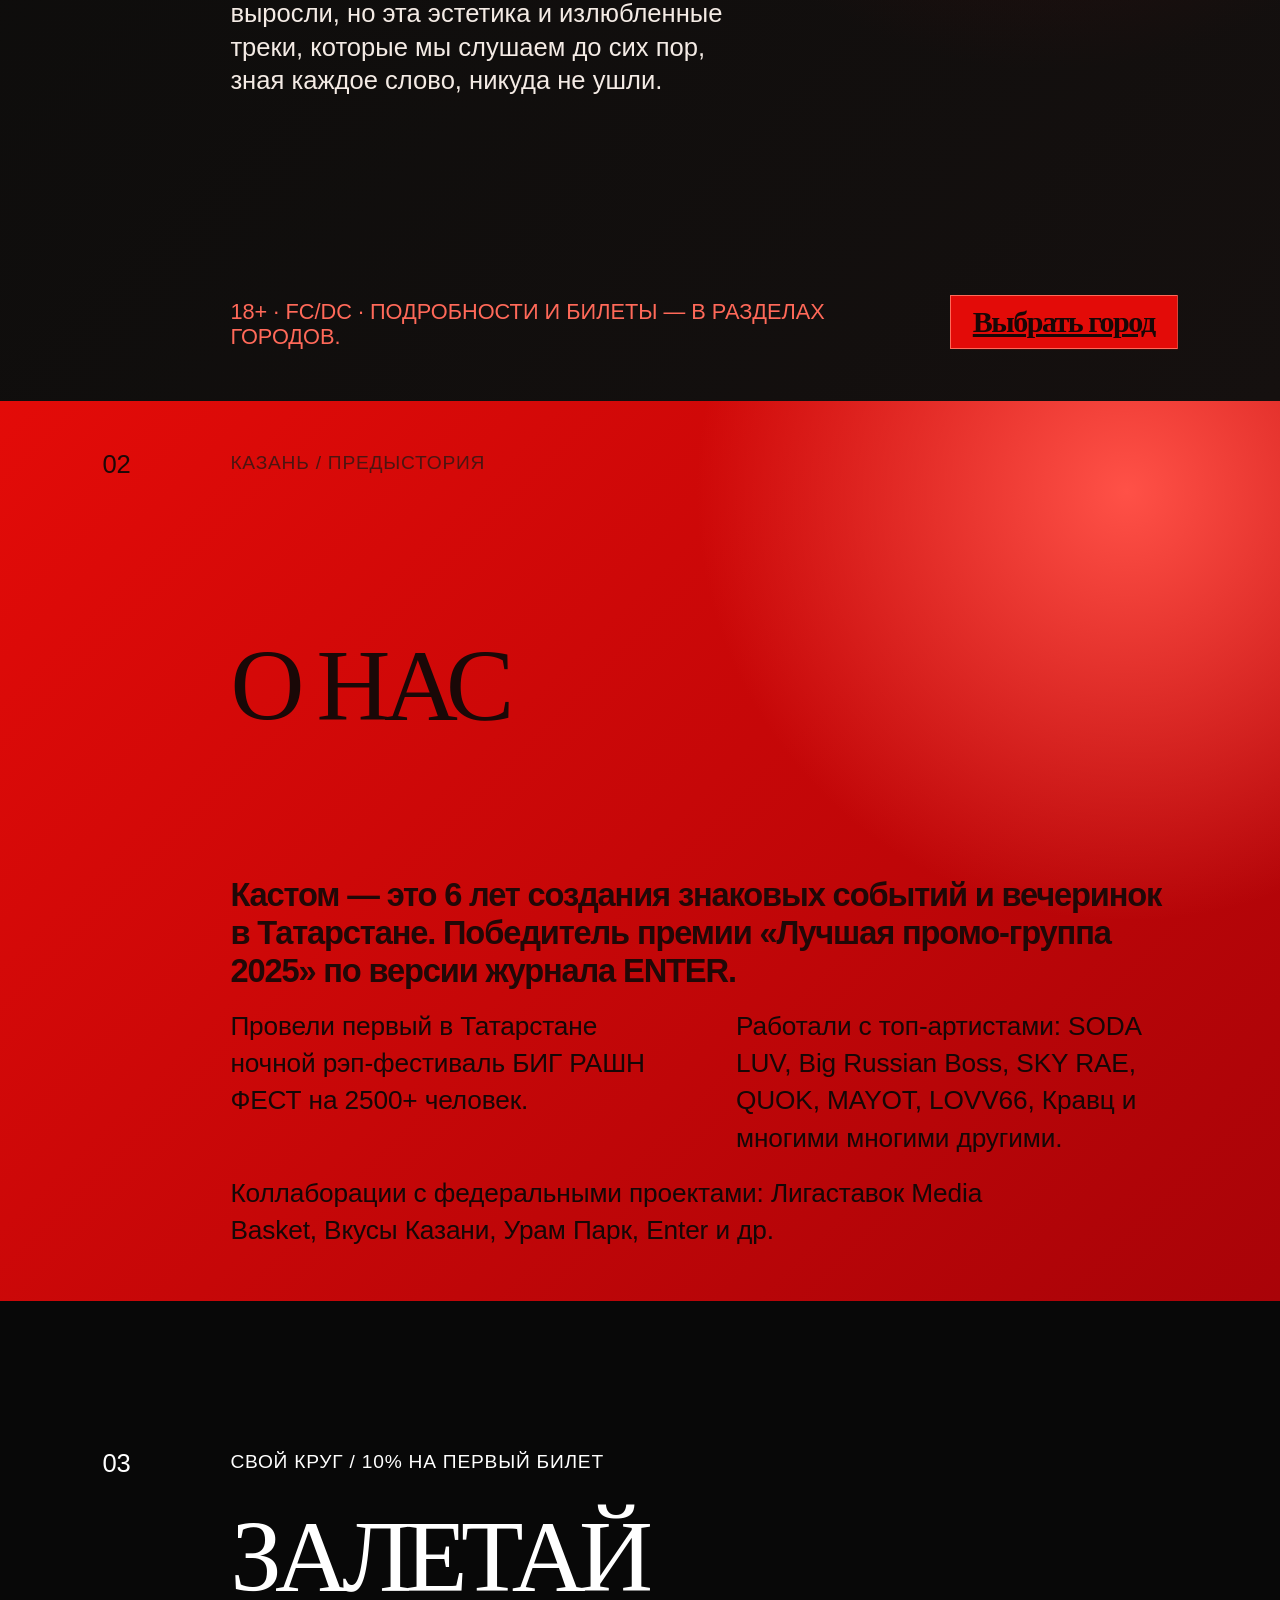
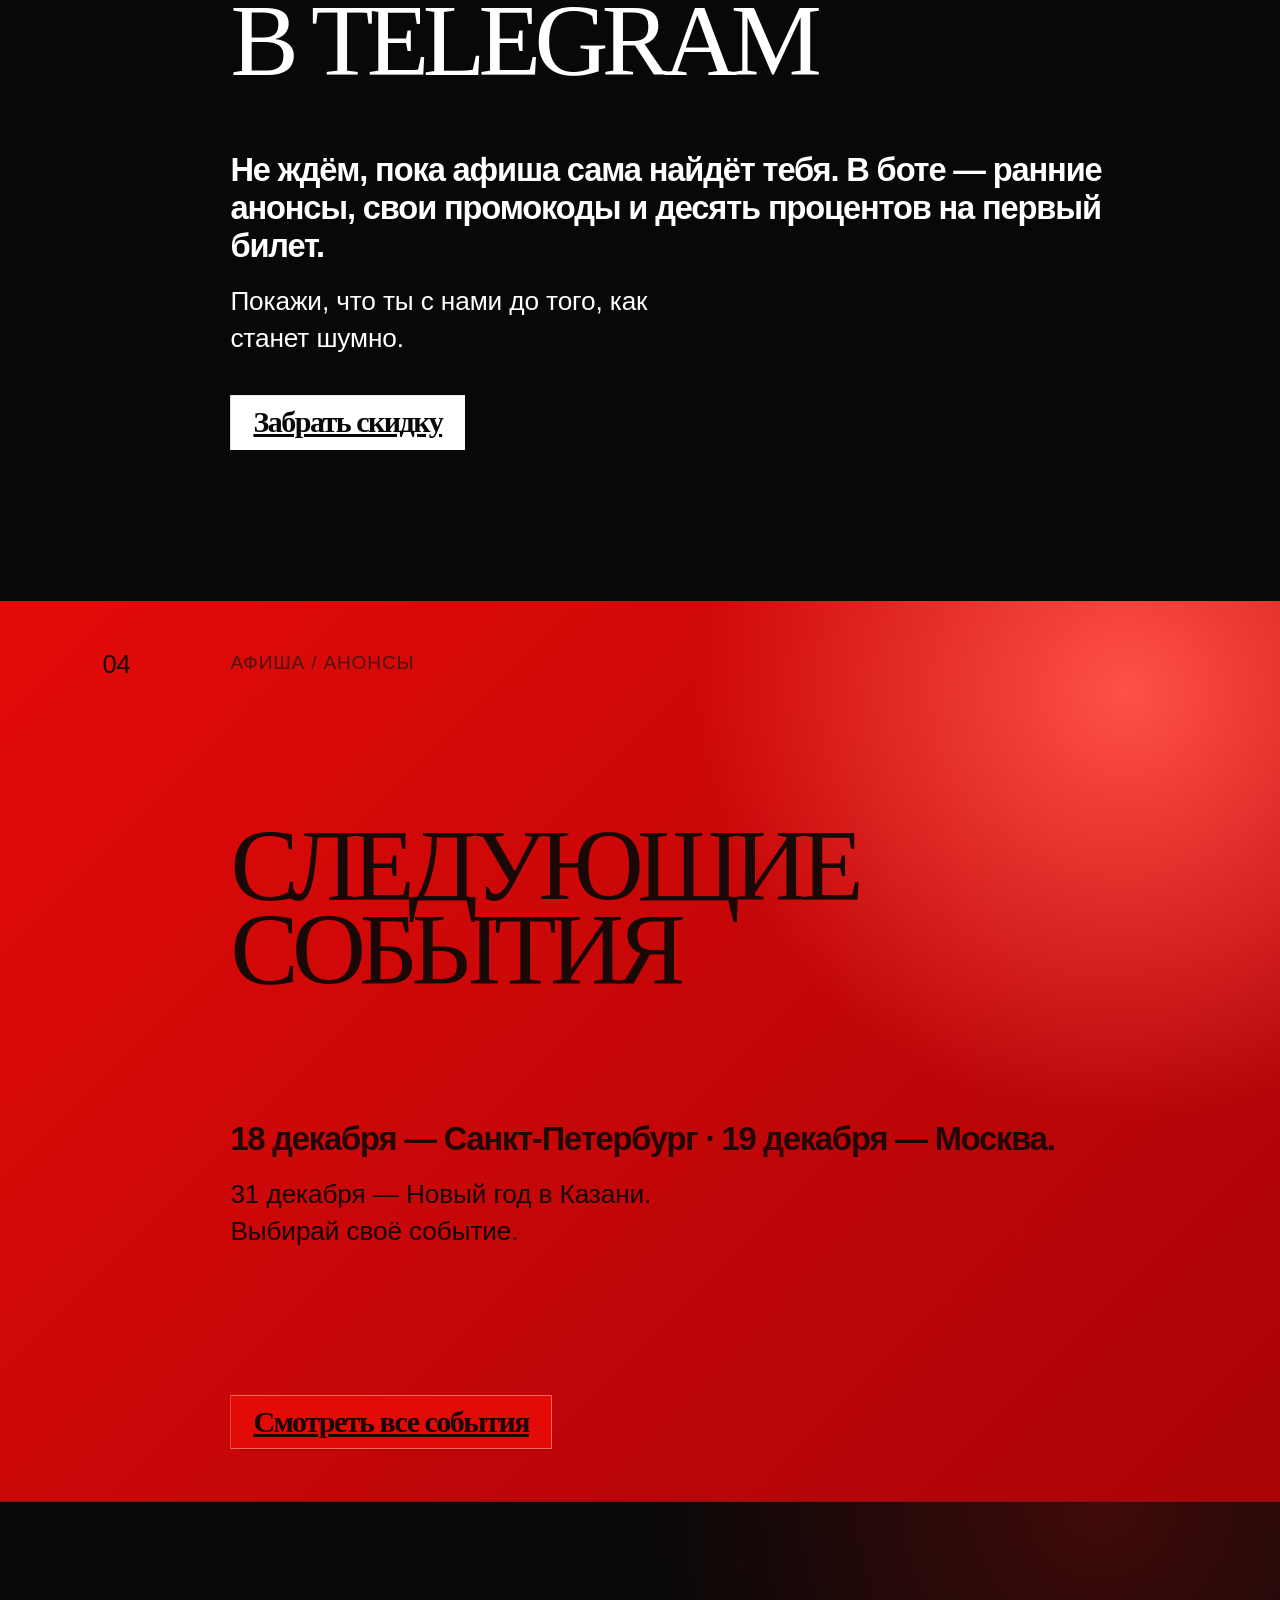
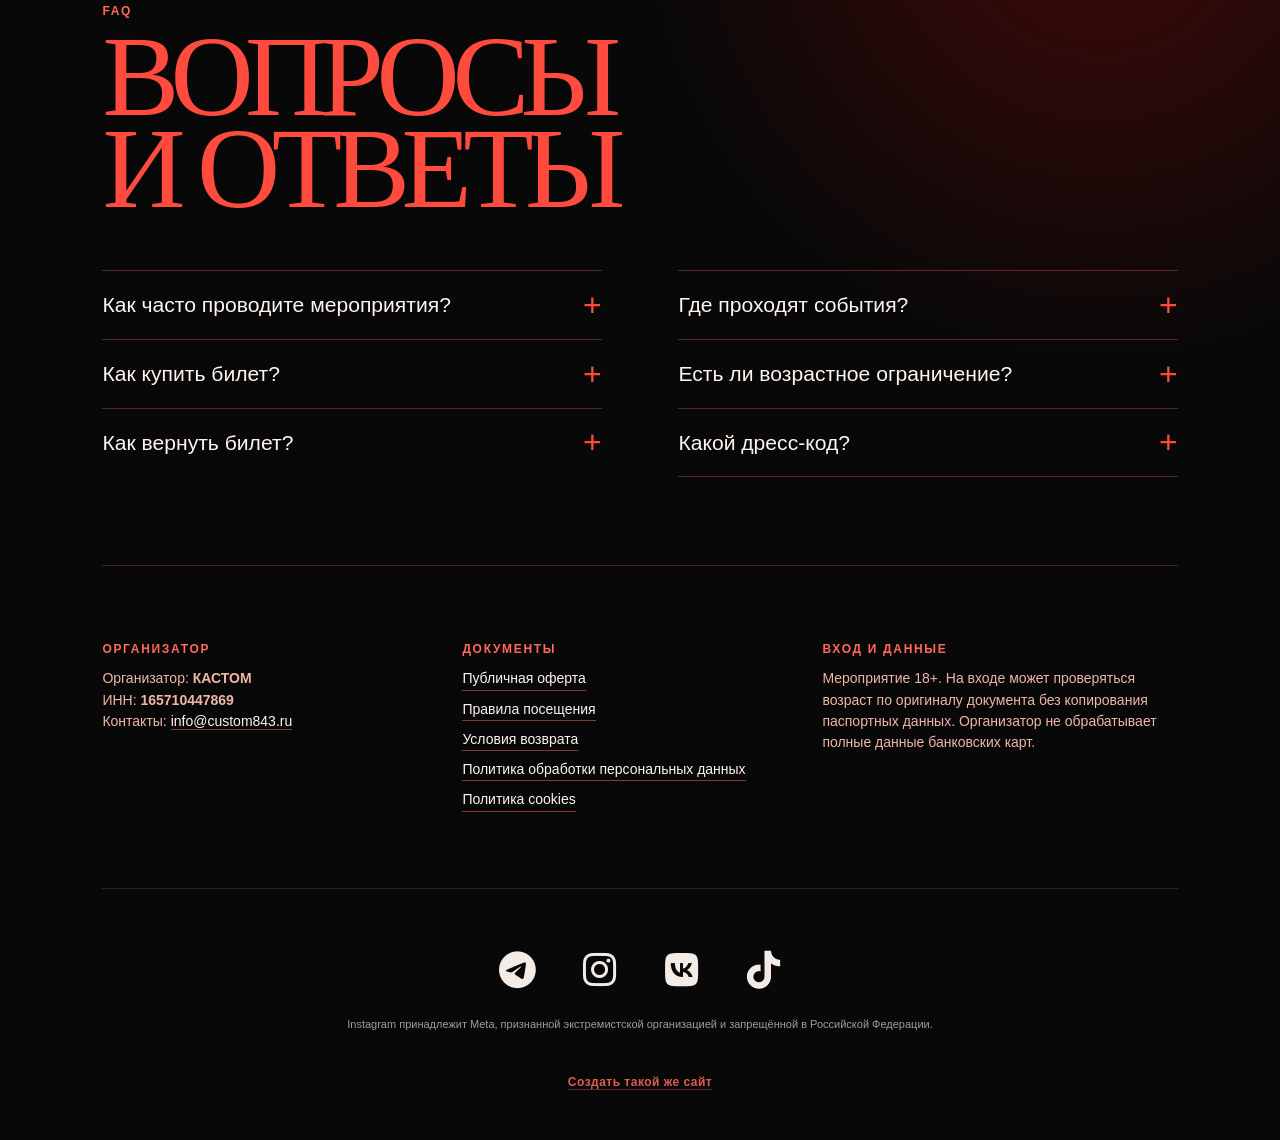
==== commit ad8f4142: "Test iOS Telegram browser gesture conflict workaround" ====
--- a/index.html
+++ b/index.html
@@ -5,7 +5,7 @@
   <meta name="viewport" content="width=device-width, initial-scale=1">
   <meta name="description" content="Кастом — события и вечеринки в Татарстане. Афиша ближайших событий в Казани, билеты, история проекта и магазин.">
   <title>Кастом</title>
-  <script src="https://telegram.org/js/telegram-web-app.js"></script><script src="telegram-fullscreen.js?v=20261126-3"></script>
+  <script src="https://telegram.org/js/telegram-web-app.js"></script><script src="telegram-fullscreen.js?v=20261126-3"></script><script src="telegram-browser-gesture.js?v=20261126-5"></script>
   <link rel="stylesheet" href="https://cdnjs.cloudflare.com/ajax/libs/font-awesome/6.5.2/css/all.min.css">
   <link rel="stylesheet" href="https://voroh.ru/sources/widget/dist/assets/widget-popup-style.css?v=1790788050">
   <script defer src="https://voroh.ru/sources/widget/dist/assets/widget-popup.js?v=1790788050"></script>
